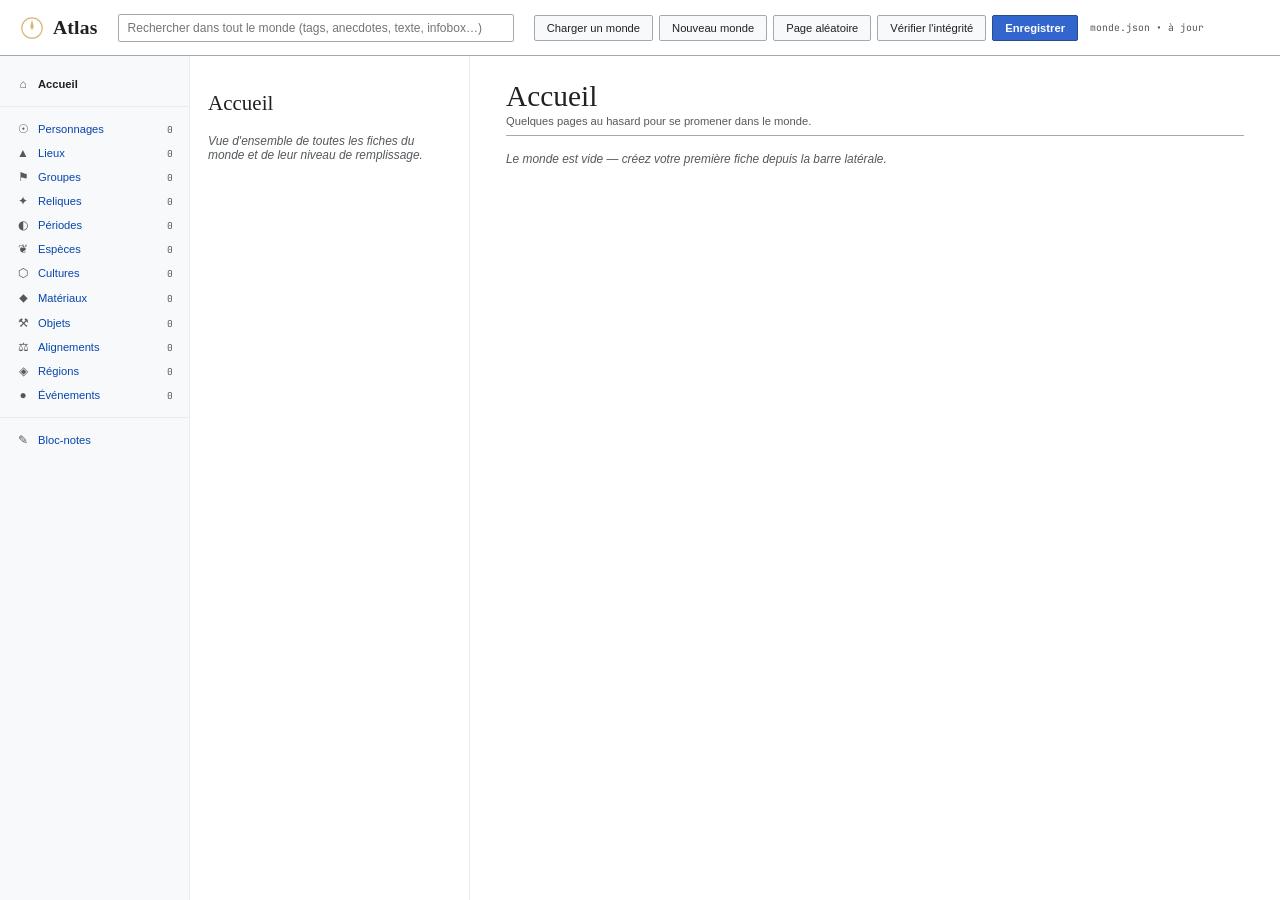
==== index.html @ bbe9222d "Add files via upload" ====
<!DOCTYPE html>
<html lang="fr">
<head>
<meta charset="UTF-8">
<meta name="viewport" content="width=device-width, initial-scale=1.0">
<title>Atlas — Éditeur de monde</title>
<link rel="preconnect" href="https://fonts.googleapis.com">
<link href="https://fonts.googleapis.com/css2?family=Fraunces:opsz,wght@9..144,500;9..144,600;9..144,700&family=Source+Serif+4:opsz,wght@8..60,400;8..60,600&family=JetBrains+Mono:wght@400;500&display=swap" rel="stylesheet">
<style>
  :root{
    --page-bg: #f6f6f6;
    --content-bg: #ffffff;
    --sidebar-bg: #f8f9fa;
    --border: #a2a9b1;
    --border-light: #eaecf0;
    --text: #202122;
    --text-muted: #54595d;
    --link: #0645ad;
    --link-hover: #0645ad;
    --red-link: #ba0000;
    --red-link-bg: #fee7e6;
    --accent: #36c;
    --gold: #a8762b;
    --danger: #ba0000;
    --danger-soft: #fee7e6;
    --font-heading: 'Linux Libertine','Georgia','Times New Roman',serif;
    --font-body: Arial, Helvetica, 'Source Serif 4', sans-serif;
    --font-mono: 'JetBrains Mono', ui-monospace, 'SFMono-Regular', Menlo, monospace;
    --radius: 2px;
  }
  *{ box-sizing:border-box; }
  html,body{ margin:0; padding:0; height:100%; background:var(--page-bg); color:var(--text); font-family:var(--font-body); font-size:14px; }
  ::selection{ background:#d6e4ff; color:var(--text); }
  button{ font-family:var(--font-body); cursor:pointer; }
  input, select, textarea{ font-family:var(--font-body); color:var(--text); }
  :focus-visible{ outline:2px solid var(--accent); outline-offset:1px; }
  a{ color:var(--link); text-decoration:none; }
  a:hover{ text-decoration:underline; }
  @media (prefers-reduced-motion: reduce){ *{ transition:none !important; animation:none !important; } }

  #app{ display:flex; flex-direction:column; height:100vh; }

  /* ---------- Topbar ---------- */
  .topbar{
    display:flex; align-items:center; justify-content:space-between;
    padding:0 20px; height:56px; background:var(--content-bg); color:var(--text);
    border-bottom:1px solid var(--border); flex-shrink:0;
  }
  .brand{ display:flex; align-items:center; gap:9px; font-family:var(--font-heading); font-weight:700; font-size:1.4rem; letter-spacing:.01em; color:var(--text); }
  .brand svg{ width:24px; height:24px; }
  .file-controls{ display:flex; align-items:center; gap:6px; }
  .global-search-wrap{ position:relative; flex:1; max-width:440px; margin:0 20px; }
  .global-search-input{ width:100%; padding:7px 10px; border:1px solid var(--border); border-radius:var(--radius); background:var(--sidebar-bg); font-size:.82rem; }
  .global-search-dropdown{ position:absolute; top:calc(100% + 4px); left:0; right:0; background:var(--content-bg); border:1px solid var(--border); border-radius:3px; box-shadow:0 6px 18px rgba(0,0,0,.18); max-height:360px; overflow-y:auto; z-index:30; text-align:left; }
  .global-search-item{ display:flex; justify-content:space-between; gap:10px; padding:8px 12px; cursor:pointer; border-bottom:1px solid var(--border-light); font-size:.82rem; }
  .global-search-item:last-child{ border-bottom:none; }
  .global-search-item:hover{ background:var(--sidebar-bg); }
  .global-search-item .gs-type{ color:var(--text-muted); font-size:.72rem; flex-shrink:0; }
  .global-search-empty{ padding:10px 12px; color:var(--text-muted); font-style:italic; font-size:.82rem; }
  .file-controls button{
    background:var(--sidebar-bg); border:1px solid var(--border); color:var(--text);
    padding:6px 12px; border-radius:var(--radius); font-size:.8rem;
  }
  .file-controls button:hover{ background:var(--border-light); }
  .file-controls button.primary{ background:#36c; border-color:#2a4b8d; color:#fff; font-weight:600; }
  .file-controls button.primary:hover{ background:#2a4b8d; }
  #fileStatus{ font-family:var(--font-mono); font-size:.7rem; color:var(--text-muted); margin-left:6px; min-width:170px; }

  /* ---------- Layout ---------- */
  .body-layout{ flex:1; display:grid; grid-template-columns:190px 280px 1fr; min-height:0; }

  /* ---------- Sidebar (Wikipedia left-nav style) ---------- */
  .sidebar{ background:var(--sidebar-bg); border-right:1px solid var(--border-light); overflow-y:auto; padding:16px 0; }
  .side-item{
    display:flex; align-items:center; gap:8px; width:100%; padding:5px 16px; background:none; border:none;
    text-align:left; font-size:.8rem; color:var(--link);
  }
  .side-item:hover{ text-decoration:underline; }
  .side-item.active{ color:var(--text); font-weight:700; }
  .side-icon{ font-size:.85rem; width:14px; text-align:center; color:var(--text-muted); }
  .side-label{ flex:1; }
  .side-count{ font-family:var(--font-mono); font-size:.68rem; color:var(--text-muted); }

  /* ---------- List panel ---------- */
  .list-panel{ background:var(--content-bg); border-right:1px solid var(--border-light); overflow-y:auto; padding:18px; }
  .list-header{ display:flex; align-items:baseline; justify-content:space-between; margin-bottom:10px; gap:8px; border-bottom:1px solid var(--border-light); padding-bottom:8px; }
  .list-header h2{ font-family:var(--font-heading); font-size:1.3rem; margin:0; font-weight:400; color:var(--text); }
  .btn-primary{ background:#f8f9fa; color:var(--link); border:1px solid var(--border); padding:5px 10px; border-radius:var(--radius); font-size:.76rem; }
  .btn-primary:hover{ background:var(--border-light); text-decoration:underline; }
  .search-input{ width:100%; padding:6px 9px; border:1px solid var(--border); border-radius:var(--radius); background:var(--content-bg); font-size:.82rem; margin-bottom:10px; }
  .sort-row{ display:flex; align-items:center; gap:8px; margin-bottom:10px; }
  .sort-select{ flex:1; padding:5px 8px; border:1px solid var(--border); border-radius:var(--radius); background:var(--content-bg); font-size:.8rem; }
  .items-wrap{ display:flex; flex-direction:column; gap:0; }
  .list-item{
    display:flex; align-items:center; justify-content:space-between; gap:8px; width:100%;
    padding:6px 8px; background:none; border:none; border-bottom:1px solid var(--border-light); text-align:left; font-size:.84rem; color:var(--link);
  }
  .list-item:hover{ background:var(--sidebar-bg); text-decoration:underline; }
  .list-item.active{ background:#eaf3ff; font-weight:700; color:var(--text); }
  .li-nom{ flex:1; overflow:hidden; text-overflow:ellipsis; white-space:nowrap; }
  .empty-hint{ color:var(--text-muted); font-size:.85rem; font-style:italic; }

  /* ---------- Detail panel ---------- */
  .detail-panel{ display:flex; flex-direction:column; background:var(--content-bg); min-height:0; }
  .detail-header{ flex-shrink:0; padding:24px 36px 0; background:var(--content-bg); }
  .detail-body-scroll{ flex:1; min-height:0; overflow-y:auto; padding:0 36px 100px; }
  .empty-state{ color:var(--text-muted); font-style:italic; padding-top:40px; text-align:center; }

  /* Shared header row for both view + edit modes */
  .idbadge{
    font-family:var(--font-mono); background:var(--sidebar-bg); color:var(--text-muted); border:1px solid var(--border-light); padding:2px 8px; border-radius:3px;
    font-size:.7rem; letter-spacing:.02em; white-space:nowrap;
  }
  .chip-id{ font-family:var(--font-mono); font-size:.66rem; opacity:.55; margin:0 4px; }

  /* ---------- View (article) mode — Wikipedia look ---------- */
  .wiki-page{ max-width:920px; }
  .wiki-header-row{ display:flex; align-items:flex-end; justify-content:space-between; gap:16px; }
  .wiki-title{ font-family:var(--font-heading); font-size:2.1rem; font-weight:400; margin:0; color:var(--text); }
  .wiki-subtitle{ font-size:.8rem; color:var(--text-muted); margin-top:2px; }
  .wiki-title-rule{ border-bottom:1px solid var(--border); margin:8px 0 16px; }
  .wiki-actions{ display:flex; gap:8px; flex-shrink:0; padding-bottom:6px; }
  .btn-edit-toggle{ background:var(--sidebar-bg); border:1px solid var(--border); color:var(--link); padding:5px 12px; border-radius:var(--radius); font-size:.78rem; }
  .btn-edit-toggle:hover{ background:var(--border-light); text-decoration:underline; }

  .infobox{
    float:right; width:270px; margin:0 0 16px 20px; background:var(--sidebar-bg);
    border:1px solid var(--border); border-radius:3px; font-size:.8rem;
  }
  .infobox-title{ background:#eaecf0; font-family:var(--font-heading); font-weight:700; font-size:1.05rem; text-align:center; padding:8px; border-bottom:1px solid var(--border); }
  .infobox-image{ display:block; width:100%; max-height:280px; object-fit:cover; border-bottom:1px solid var(--border); }
  .image-field-preview{ display:block; max-width:200px; max-height:200px; margin-top:6px; border:1px solid var(--border-light); border-radius:var(--radius); object-fit:cover; }
  .infobox-table{ width:100%; border-collapse:collapse; }
  .infobox-table tr{ border-top:1px solid var(--border-light); }
  .infobox-table tr:first-child{ border-top:none; }
  .infobox-table th{ text-align:left; font-weight:600; color:var(--text-muted); padding:6px 8px; width:42%; vertical-align:top; }
  .infobox-table td{ padding:6px 8px; vertical-align:top; }
  .infobox-field .view-list{ margin:0; padding-left:16px; }
  .infobox-field .view-list li{ margin-bottom:2px; }
  .infobox-field .chip-row-view{ margin:0; gap:4px; }
  .infobox-field .fact-line{ margin:0; }
  .infobox-field .prose{ margin:0; }
  .infobox-field .sub-heading{ display:none; }
  .wiki-lead{ font-size:1.02rem; line-height:1.75; margin:0 0 18px; }
  .prose .narrative-ul{ margin:6px 0; padding-left:22px; }
  .prose code{ font-family:var(--font-mono); background:var(--sidebar-bg); padding:1px 5px; border-radius:3px; font-size:.88em; }

  .wiki-body{ clear:none; }
  .backlinks-section{ clear:both; margin-top:32px; padding-top:12px; border-top:2px solid var(--border); }
  .backlinks-section h2{ color:var(--text-muted); font-size:1.05rem; }
  .wiki-section{ margin-bottom:18px; }
  .wiki-section h2{ font-family:var(--font-heading); font-weight:400; font-size:1.35rem; color:var(--text); border-bottom:1px solid var(--border-light); padding-bottom:4px; margin:0 0 8px; }
  .sub-heading{ font-family:var(--font-heading); font-weight:700; font-size:1rem; margin:10px 0 4px; }
  .prose{ line-height:1.65; margin:0 0 8px; white-space:pre-wrap; }
  .narrative-view-list{ list-style:none; padding-left:0; }
  .narrative-view-list li{ margin-bottom:10px; padding-bottom:10px; border-bottom:1px dashed var(--border-light); }
  .narrative-view-list li:last-child{ border-bottom:none; }
  .narrative-list-edit{ display:flex; flex-direction:column; gap:8px; margin-bottom:8px; }
  .narrative-item{ display:flex; gap:8px; align-items:flex-start; }
  .wikilink-autocomplete{ border:1px solid var(--border); background:var(--content-bg); box-shadow:0 4px 12px rgba(0,0,0,.15); max-height:220px; overflow-y:auto; margin-top:2px; margin-bottom:6px; border-radius:3px; font-size:.82rem; }
  .wikilink-ac-item{ display:flex; justify-content:space-between; gap:8px; padding:6px 10px; cursor:pointer; }
  .wikilink-ac-item:hover{ background:var(--sidebar-bg); }
  .wikilink-ac-type{ color:var(--text-muted); font-size:.72rem; }
  .wikilink-ac-empty{ padding:6px 10px; color:var(--text-muted); font-style:italic; }
  .narrative-item textarea{ flex:1; }
  .fact-line{ margin:0 0 6px; }
  .fact-line.empty{ color:var(--text-muted); font-style:italic; }
  .view-list{ margin:0 0 8px; padding-left:22px; line-height:1.7; }
  .wiki-link{ color:var(--link); }
  .wiki-link.missing{ color:var(--red-link); }
  .chip-row-view{ display:flex; flex-wrap:wrap; gap:6px; margin:4px 0 8px; }
  .tag-pill{ display:inline-block; background:var(--sidebar-bg); border:1px solid var(--border-light); color:var(--link); padding:3px 10px; border-radius:12px; font-size:.76rem; cursor:pointer; }
  .tag-pill:hover{ background:var(--border-light); text-decoration:underline; }

  /* ---------- Edit mode (form) ---------- */
  .record-article{ max-width:760px; }
  .record-header{ display:flex; align-items:center; gap:12px; border-bottom:1px solid var(--border); padding-bottom:12px; margin-bottom:20px; }
  .title-input{
    flex:1; font-family:var(--font-heading); font-size:1.8rem; font-weight:400; border:none; background:none;
    padding:2px 0; color:var(--text); border-bottom:1px dashed transparent;
  }
  .title-input:focus{ border-bottom:1px dashed var(--accent); }

  .field-section{ margin-bottom:16px; }
  .field-section h3{ font-family:var(--font-heading); font-size:.95rem; font-weight:700; color:var(--text-muted); margin:0 0 3px; text-transform:uppercase; letter-spacing:.04em; font-size:.74rem; }
  .field-hint{ font-size:.78rem; color:var(--text-muted); margin:0 0 5px; font-style:italic; }
  .field-row{ display:flex; flex-wrap:wrap; gap:20px; }
  .field-row.wiki-section{ border-bottom:none; }
  .field-cell{ flex:1 1 200px; min-width:150px; }

  input[type=text], input[type=number], select, textarea{
    padding:6px 9px; border:1px solid var(--border); border-radius:var(--radius); background:var(--content-bg); font-size:.86rem;
  }
  textarea{ width:100%; resize:vertical; font-family:var(--font-body); line-height:1.5; min-height:64px; overflow:hidden; }
  .invalid{ border-color:var(--danger) !important; background:var(--danger-soft) !important; }

  .checkbox-label{ display:inline-flex; align-items:center; gap:6px; font-size:.86rem; }

  .subfield{ margin-bottom:7px; }
  .subfield label{ display:block; font-size:.74rem; text-transform:uppercase; letter-spacing:.03em; color:var(--text-muted); margin-bottom:2px; }

  .chip-row{ display:flex; flex-wrap:wrap; gap:6px; margin-bottom:6px; }
  .chip{ display:inline-flex; align-items:center; background:var(--content-bg); border:1px solid var(--border); border-radius:20px; padding:4px 6px 4px 12px; font-size:.8rem; }
  .chip-remove{ background:none; border:none; color:var(--text-muted); font-size:1rem; line-height:1; margin-left:6px; padding:2px 5px; border-radius:50%; }
  .chip-remove:hover{ background:var(--danger-soft); color:var(--danger); }
  .add-row{ display:flex; gap:6px; align-items:center; }
  .add-row input{ flex:1; }
  .btn-small{ background:var(--sidebar-bg); border:1px solid var(--border); padding:5px 11px; border-radius:var(--radius); font-size:.76rem; color:var(--text); }
  .btn-small:hover{ background:var(--border-light); }
  .btn-danger{ background:none; border:1px solid var(--danger); color:var(--danger); padding:5px 11px; border-radius:var(--radius); font-size:.76rem; }
  .btn-danger:hover{ background:var(--danger-soft); }

  .sub-box{ border:1px solid var(--border-light); border-radius:var(--radius); padding:9px; margin-bottom:7px; background:var(--sidebar-bg); }
  .sub-row{ display:flex; flex-wrap:wrap; align-items:center; gap:6px; margin-bottom:6px; }
  .inline-label{ font-size:.72rem; text-transform:uppercase; letter-spacing:.03em; color:var(--text-muted); }

  .timeline-list{ display:flex; flex-direction:column; gap:5px; margin-bottom:6px; }
  .timeline-row{ display:flex; flex-wrap:wrap; align-items:center; gap:6px; background:var(--sidebar-bg); border:1px solid var(--border-light); border-radius:var(--radius); padding:6px; }
  .ref-input{ min-width:170px; flex:1; }
  .ref-row{ display:flex; gap:8px; align-items:center; }

  .date-editor{ display:flex; align-items:center; gap:8px; }
  .field-warning{ color:var(--danger); font-size:.78rem; margin-top:4px; display:none; }

  .readonly-list{ list-style:none; padding:0; margin:0 0 10px; font-size:.85rem; color:var(--text); }
  .readonly-list li{ padding:4px 0; border-bottom:1px dashed var(--border-light); }

  /* ---------- Accueil ---------- */
  .home-table{ width:100%; border-collapse:collapse; margin-top:8px; }
  .home-table th{ text-align:left; font-family:var(--font-heading); font-weight:700; border-bottom:2px solid var(--border); padding:6px 10px 6px 0; font-size:.82rem; color:var(--text-muted); }
  .home-table td{ padding:6px 10px 6px 0; border-bottom:1px solid var(--border-light); font-size:.86rem; vertical-align:middle; }
  .home-pct-cell{ display:flex; align-items:center; gap:8px; }
  .home-pct-bar{ width:110px; height:8px; background:var(--border-light); border-radius:4px; overflow:hidden; flex-shrink:0; }
  .home-pct-fill{ height:100%; background:#36c; }
  .home-pct-label{ font-family:var(--font-mono); font-size:.72rem; color:var(--text-muted); width:34px; text-align:right; }

  /* ---------- Modal ---------- */
  .modal-overlay{ position:fixed; inset:0; background:rgba(32,33,34,.5); display:flex; align-items:center; justify-content:center; z-index:50; }
  .modal-box{ background:var(--content-bg); border-radius:3px; padding:22px 24px; width:420px; max-width:92vw; max-height:85vh; overflow-y:auto; box-shadow:0 4px 20px rgba(0,0,0,.35); border-top:3px solid #36c; }
  .modal-box h3{ font-family:var(--font-heading); font-weight:700; margin-top:0; }
  .modal-row{ display:flex; align-items:center; gap:10px; margin-bottom:12px; }
  .modal-row input, .modal-row select{ flex:1; }
  .modal-actions{ display:flex; justify-content:flex-end; gap:8px; margin-top:16px; }
  .modal-actions button{ padding:7px 14px; border-radius:var(--radius); font-size:.83rem; border:1px solid var(--border); background:var(--sidebar-bg); }
  .issue-list{ list-style:none; padding:0; margin:0; max-height:320px; overflow-y:auto; }
  .issue-list li{ border-bottom:1px solid var(--border-light); }
  .link-btn{ background:none; border:none; text-align:left; width:100%; padding:8px 4px; font-size:.82rem; color:var(--link); }
  .link-btn:hover{ text-decoration:underline; }

  /* ---------- Responsive ---------- */
  @media (max-width:900px){
    .body-layout{ grid-template-columns:1fr; grid-template-rows:auto auto 1fr; }
    .sidebar{ display:flex; overflow-x:auto; padding:8px; border-right:none; border-bottom:1px solid var(--border-light); }
    .side-item{ flex-direction:column; gap:3px; width:auto; padding:6px 12px; }
    .list-panel{ max-height:38vh; }
    .detail-header{ padding:16px 18px 0; }
    .detail-body-scroll{ padding:0 18px 100px; }
    .infobox{ float:none; width:100%; margin:0 0 16px; }
  }
</style>
</head>
<body>
<div id="app">
  <header class="topbar">
    <div class="brand">
      <svg viewBox="0 0 40 40" fill="none" xmlns="http://www.w3.org/2000/svg">
        <circle cx="20" cy="20" r="17" stroke="#D9B876" stroke-width="2"/>
        <path d="M20 6 L23 18 L20 20 L17 18 Z" fill="#D9B876"/>
        <path d="M20 34 L17 22 L20 20 L23 22 Z" fill="#FBF8EF" opacity=".5"/>
        <circle cx="20" cy="20" r="2.2" fill="#D9B876"/>
      </svg>
      <span>Atlas</span>
    </div>
    <div class="global-search-wrap">
      <input type="text" id="globalSearch" class="global-search-input" placeholder="Rechercher dans tout le monde (tags, anecdotes, texte, infobox…)">
    </div>
    <div class="file-controls">
      <input type="file" id="fileInput" accept=".json" hidden>
      <button id="btnLoad">Charger un monde</button>
      <button id="btnNew">Nouveau monde</button>
      <button id="btnRandom">Page aléatoire</button>
      <button id="btnCheck">Vérifier l'intégrité</button>
      <button id="btnSave" class="primary">Enregistrer</button>
      <span id="fileStatus"></span>
    </div>
  </header>
  <div class="body-layout">
    <nav class="sidebar" id="sidebar"></nav>
    <section class="list-panel" id="listPanel"></section>
    <section class="detail-panel" id="detailPanel">
      <div class="detail-header" id="detailHeader"></div>
      <div class="detail-body-scroll" id="detailBody"></div>
    </section>
  </div>
</div>

<script>
/* =========================================================
   CONSTANTES / SCHEMA-LITE
   ========================================================= */
const TYPE_ORDER = ['personnages','lieux','groupes','reliques','periodes','especes','cultures','materiaux','objets','alignements','regions','events'];

const TYPE_META = {
  personnages:{ label:'Personnages', singular:'Personnage', prefix:'PER', icon:'☉' },
  lieux:      { label:'Lieux',       singular:'Lieu',       prefix:'LIEU', icon:'▲' },
  groupes:    { label:'Groupes',     singular:'Groupe',     prefix:'GRP', icon:'⚑' },
  reliques:   { label:'Reliques',    singular:'Relique',    prefix:'REL', icon:'✦' },
  periodes:   { label:'Périodes',    singular:'Période',    prefix:'PRD', icon:'◐' },
  especes:    { label:'Espèces',     singular:'Espèce',     prefix:'ESP', icon:'❦' },
  cultures:   { label:'Cultures',    singular:'Culture',    prefix:'CUL', icon:'⬡' },
  materiaux:  { label:'Matériaux',   singular:'Matériau',   prefix:'MAT', icon:'◆' },
  objets:     { label:'Objets',      singular:'Objet',      prefix:'OBJ', icon:'⚒' },
  alignements:{ label:'Alignements', singular:'Alignement', prefix:'ALI', icon:'⚖' },
  regions:    { label:'Régions',     singular:'Région',     prefix:null, icon:'◈' },
  events:     { label:'Événements',  singular:'Événement',  prefix:'EVT', icon:'●' },
};

const TYPE_TO_COLLECTION = {
  personnage:'personnages', lieu:'lieux', groupe:'groupes', relique:'reliques', periode:'periodes',
  espece:'especes', culture:'cultures', materiau:'materiaux', objet:'objets', region:'regions', alignement:'alignements'
};
const REF_TYPE_OPTIONS = Object.keys(TYPE_TO_COLLECTION).map(k=>({value:k, label:TYPE_META[TYPE_TO_COLLECTION[k]].singular}));

const FORM_SPEC = {
  alignements: [], // entité basique : seulement un nom (+ id), rien d'autre à remplir
  events: [
    { key:'tags', label:'Tags', kind:'tags' },
    { key:'titres_honorifiques', label:'Titres honorifiques', kind:'tags', hint:"Titres, épithètes ou surnoms honorifiques attribués à cette fiche." },
    { key:'date', label:'Date', kind:'date', compact:true },
    { key:'ordre', label:'Ordre', kind:'number', min:1, compact:true, hint:"Départage à date égale (ignoré si « marquant »)." },
    { key:'marquant', label:'Marquant', kind:'boolean', compact:true, checkboxLabel:'Passe en premier à date égale' },
    { key:'lieu', label:'Lieu', kind:'ref', sources:['lieux','regions'], nullable:true },
    { key:'characters', label:'Personnages impliqués', kind:'ref-list', sources:['personnages'] },
    { key:'resume', label:'Résumé', kind:'lead', hint:"2 à 5 phrases qui présentent le sujet — affichées juste au-dessus des sections narratives (Description, etc.), pas au-dessus des faits ci-dessus." },
    { key:'anecdotes', label:'Anecdotes', kind:'narrative-list' },
  ],
  personnages: [
    { key:'attributs.photo', label:'Photo', kind:'image', hint:"URL d'une image (portrait). Laissez vide pour ne rien afficher." },
    { key:'attributs.tags', label:'Tags', kind:'tags' },
    { key:'attributs.titres_honorifiques', label:'Titres honorifiques', kind:'tags', hint:"Titres, épithètes ou surnoms honorifiques attribués à cette fiche." },
    { key:'genre', label:'Genre', kind:'select', options:['Homme','Femme','Non-binaire','Autre','??'], compact:true },
    { key:'puissance', label:'Puissance', kind:'number', min:0, max:5, compact:true, hint:'0=pas combattant · 1=bat 1 personne · 2=bat un groupe · 3=conquiert une ville · 4=conquiert une région · 5=défie le monde' },
    { key:'especes', label:'Espèce(s)', kind:'ref-list', sources:['especes'] },
    { key:'attributs.formes', label:'Formes', kind:'personnage-formes', hint:"Les formes que ce personnage peut prendre (métamorphose, avatars…)." },
    { key:'timeline', label:'Existence', kind:'timeline', hint:'Vie / mort. Plusieurs périodes = résurrection.' },
    { key:'alignements', label:'Alignement(s)', kind:'alignements' },
    { key:'roles', label:'Rôles & position', kind:'roles', hint:"La position/résidence peut être ajoutée ici comme un rôle générique (ex. « résidence »)." },
    { key:'liste_victimes', label:'Victimes', kind:'ref-list', sources:['personnages'] },
    { key:'tue_par', label:'Tué par', kind:'tuepar' },
    { key:'attributs.resume', label:'Résumé', kind:'lead', hint:"2 à 5 phrases qui présentent le sujet — affichées juste au-dessus des sections narratives (Description, etc.), pas au-dessus des faits ci-dessus." },
    { key:'description', label:'Description', kind:'description', fields:[
      ['apparence','Apparence'],['personnalite','Personnalité'],['pouvoirs','Pouvoirs'],['histoire','Histoire'],
      ['localisation','Localisation'],['objectifs_motivations_croyances','Objectifs / motivations / croyances'],
      ['relations','Relations (narratif)'],['equipement','Équipement (narratif)']
    ]},
    { key:'attributs.anecdotes', label:'Anecdotes', kind:'narrative-list' },
  ],
  lieux: [
    { key:'attributs.tags', label:'Tags', kind:'tags' },
    { key:'attributs.titres_honorifiques', label:'Titres honorifiques', kind:'tags', hint:"Titres, épithètes ou surnoms honorifiques attribués à cette fiche." },
    { key:'type_lieu', label:'Type de lieu', kind:'text', compact:true, datalist:['ville','village','forêt','ruine','royaume','forteresse','sous-lieu','montagne','désert','marais','île','grotte'] },
    { key:'altitude', label:'Altitude(s)', kind:'int-list', min:0, max:6, compact:true },
    { key:'situe_dans', label:'Situé dans (si sous-lieu)', kind:'ref', sources:['lieux'], nullable:true, hint:"Uniquement pour un sous-lieu — altitude et régions sont alors hérités du lieu englobant." },
    { key:'regions', label:'Région(s)', kind:'ref-list', sources:['regions'] },
    { key:'timeline', label:'Existence', kind:'timeline' },
    { key:'attributs.resume', label:'Résumé', kind:'lead', hint:"2 à 5 phrases qui présentent le sujet — affichées juste au-dessus des sections narratives (Description, etc.), pas au-dessus des faits ci-dessus." },
    { key:'description', label:'Description', kind:'description', fields:[
      ['apparence','Apparence'],['histoire','Histoire'],['culture_coutumes','Culture & coutumes'],['faune_flore','Faune & flore'],
      ['architecture_infrastructures','Architecture & infrastructures'],['ressources_economie','Ressources & économie'],
      ['politique_dirigeants','Politique & dirigeants'],['religion_croyances','Religion & croyances'],
      ["relations_autres_lieux","Relations avec d'autres lieux"],['evenements_marquants','Événements marquants']
    ]},
    { key:'habitants', label:'Habitants (calculé)', kind:'habitants', hint:"Pertinent surtout pour ville/village. Recalculé depuis les rôles des personnages." },
    { key:'attributs.anecdotes', label:'Anecdotes', kind:'narrative-list' },
  ],
  groupes: [
    { key:'attributs.tags', label:'Tags', kind:'tags' },
    { key:'attributs.titres_honorifiques', label:'Titres honorifiques', kind:'tags', hint:"Titres, épithètes ou surnoms honorifiques attribués à cette fiche." },
    { key:'formel', label:'Formel', kind:'boolean', compact:true, checkboxLabel:'Organisation formelle' },
    { key:'membres', label:'Membres', kind:'membres', sources:['personnages'] },
    { key:'timeline', label:'Existence', kind:'timeline' },
    { key:'attributs.resume', label:'Résumé', kind:'lead', hint:"2 à 5 phrases qui présentent le sujet — affichées juste au-dessus des sections narratives (Description, etc.), pas au-dessus des faits ci-dessus." },
    { key:'description', label:'Description', kind:'description', fields:[
      ['origine','Origine'],['histoire','Histoire'],['objectifs','Objectifs'],['organisation_interne','Organisation interne'],
      ['membres_notables','Membres notables (narratif)'],['mode_recrutement','Mode de recrutement'],
      ['territoire_lieu_rassemblement','Territoire / lieu de rassemblement (narratif)'],['influence','Influence'],
      ['activites','Activités'],['symboles_identite_visuelle',"Symboles & identité visuelle"],['traditions_coutumes','Traditions & coutumes']
    ]},
    { key:'attributs.anecdotes', label:'Anecdotes', kind:'narrative-list' },
  ],
  reliques: [
    { key:'attributs.tags', label:'Tags', kind:'tags' },
    { key:'attributs.titres_honorifiques', label:'Titres honorifiques', kind:'tags', hint:"Titres, épithètes ou surnoms honorifiques attribués à cette fiche." },
    { key:'est_unique', label:'Unique', kind:'boolean', compact:true, checkboxLabel:'Exemplaire unique' },
    { key:'createurs', label:'Créateur(s)', kind:'ref-list', sources:['personnages'] },
    { key:'evenement_creation', label:'Événement de création', kind:'ref', sources:['events'], nullable:true },
    { key:'materiaux', label:'Matériaux', kind:'ref-list', sources:['materiaux'] },
    { key:'proprietaires', label:'Propriétaire(s)', kind:'membres', sources:['personnages'] },
    { key:'timeline', label:'Existence', kind:'timeline' },
    { key:'attributs.resume', label:'Résumé', kind:'lead', hint:"2 à 5 phrases qui présentent le sujet — affichées juste au-dessus des sections narratives (Description, etc.), pas au-dessus des faits ci-dessus." },
    { key:'description', label:'Description', kind:'description', fields:[
      ['apparence','Apparence'],['capacites','Capacités'],['creation','Création'],['histoire','Histoire'],
      ['impact_societal_militaire','Impact sociétal / militaire']
    ]},
    { key:'attributs.anecdotes', label:'Anecdotes', kind:'narrative-list' },
  ],
  periodes: [
    { key:'attributs.tags', label:'Tags', kind:'tags' },
    { key:'attributs.titres_honorifiques', label:'Titres honorifiques', kind:'tags', hint:"Titres, épithètes ou surnoms honorifiques attribués à cette fiche." },
    { key:'lieu', label:'Lieu / Région', kind:'ref', sources:['lieux','regions'], nullable:true },
    { key:'affecte', label:'Entités affectées', kind:'affecte' },
    { key:'timeline', label:'Étapes', kind:'timeline' },
    { key:'attributs.resume', label:'Résumé', kind:'lead', hint:"2 à 5 phrases qui présentent le sujet — affichées juste au-dessus des sections narratives (Description, etc.), pas au-dessus des faits ci-dessus." },
    { key:'attributs.anecdotes', label:'Anecdotes', kind:'narrative-list' },
  ],
  especes: [
    { key:'attributs.tags', label:'Tags', kind:'tags' },
    { key:'attributs.titres_honorifiques', label:'Titres honorifiques', kind:'tags', hint:"Titres, épithètes ou surnoms honorifiques attribués à cette fiche." },
    { key:'attributs.formes', label:'Formes', kind:'tags', hint:"Les formes possibles pour cette espèce (ex. Loup, Humain, Ours…)." },
    { key:'organisations', label:'Existence', kind:'espece-orgs', hint:"Type d'organisation, source (l'entité qui l'atteste — personnage, groupe, relique, culture…) et période. Si rien n'est rempli, l'espèce est considérée Unique." },
    { key:'attributs.resume', label:'Résumé', kind:'lead', hint:"2 à 5 phrases qui présentent le sujet — affichées juste au-dessus des sections narratives (Description, etc.), pas au-dessus des faits ci-dessus." },
    { key:'description', label:'Description', kind:'description', fields:[['capacites','Capacités'],['histoire','Histoire'],['relations','Relations']] },
    { key:'attributs.anecdotes', label:'Anecdotes', kind:'narrative-list' },
  ],
  cultures: [
    { key:'attributs.tags', label:'Tags', kind:'tags' },
    { key:'attributs.titres_honorifiques', label:'Titres honorifiques', kind:'tags', hint:"Titres, épithètes ou surnoms honorifiques attribués à cette fiche." },
    { key:'timeline', label:'Existence', kind:'timeline' },
    { key:'attributs.resume', label:'Résumé', kind:'lead', hint:"2 à 5 phrases qui présentent le sujet — affichées juste au-dessus des sections narratives (Description, etc.), pas au-dessus des faits ci-dessus." },
    { key:'description', label:'Description', kind:'textarea', hint:'String libre unique (pas de sous-champs pour Culture).' },
    { key:'attributs.anecdotes', label:'Anecdotes', kind:'narrative-list' },
  ],
  materiaux: [
    { key:'attributs.tags', label:'Tags', kind:'tags' },
    { key:'attributs.titres_honorifiques', label:'Titres honorifiques', kind:'tags', hint:"Titres, épithètes ou surnoms honorifiques attribués à cette fiche." },
    { key:'est_organique', label:'Organique', kind:'boolean', compact:true, checkboxLabel:'Ce matériau est organique' },
    { key:'est_rare', label:'Rare', kind:'boolean', compact:true, checkboxLabel:'Matériau rare' },
    { key:'porteur_de_chant', label:'Porteur de chant', kind:'boolean', compact:true, checkboxLabel:'Ce matériau est porteur de chant' },
    { key:'timeline', label:'Existence', kind:'timeline' },
    { key:'attributs.resume', label:'Résumé', kind:'lead', hint:"2 à 5 phrases qui présentent le sujet — affichées juste au-dessus des sections narratives (Description, etc.), pas au-dessus des faits ci-dessus." },
    { key:'description', label:'Description', kind:'description', fields:[
      ['apparence','Apparence'],['capacites','Capacités'],['localisation_zone_extraction',"Localisation / zone d'extraction"],['exemples_utilisation',"Exemples d'utilisation"]
    ]},
    { key:'attributs.anecdotes', label:'Anecdotes', kind:'narrative-list' },
  ],
  objets: [
    { key:'attributs.tags', label:'Tags', kind:'tags' },
    { key:'attributs.titres_honorifiques', label:'Titres honorifiques', kind:'tags', hint:"Titres, épithètes ou surnoms honorifiques attribués à cette fiche." },
    { key:'materiaux', label:'Matériaux (organiques ou non — jamais porteurs de chant)', kind:'ref-list', sources:['materiaux'], excludeFlag:'porteur_de_chant' },
    { key:'inventeurs', label:'Inventeur(s)', kind:'ref-list', sources:['personnages'] },
    { key:'timeline', label:'Existence', kind:'timeline' },
    { key:'attributs.resume', label:'Résumé', kind:'lead', hint:"2 à 5 phrases qui présentent le sujet — affichées juste au-dessus des sections narratives (Description, etc.), pas au-dessus des faits ci-dessus." },
    { key:'description', label:'Description', kind:'description', fields:[
      ['fonctions','Fonctions'],['apparence','Apparence'],['methode_fabrication','Méthode de fabrication'],['origine','Origine'],
      ['utilisateurs_courants','Utilisateurs courants'],['evolution_historique','Évolution historique']
    ]},
    { key:'attributs.anecdotes', label:'Anecdotes', kind:'narrative-list' },
  ],
  regions: [
    { key:'tags', label:'Tags', kind:'tags' },
    { key:'titres_honorifiques', label:'Titres honorifiques', kind:'tags', hint:"Titres, épithètes ou surnoms honorifiques attribués à cette fiche." },
    { key:'abs', label:'Abscisse (lettre)', kind:'text', compact:true },
    { key:'ord', label:'Ordonnée (nombre)', kind:'number', min:1, max:14, compact:true },
    { key:'resume', label:'Résumé', kind:'lead', hint:"2 à 5 phrases qui présentent le sujet — affichées juste au-dessus des sections narratives (Description, etc.), pas au-dessus des faits ci-dessus." },
    { key:'anecdotes', label:'Anecdotes', kind:'narrative-list' },
  ],
};

/* L'infobox est dérivée automatiquement de FORM_SPEC : tout y va SAUF le contenu de fond
   (description, habitants dérivés, anecdotes narratives) — pour ne jamais dupliquer une info
   entre l'infobox et le corps de la page. */
function isBodyOnlyField(def){
  if(def.kind==='description') return true;
  if(def.kind==='habitants') return true;
  if(def.kind==='narrative-list') return true;
  if(def.kind==='lead') return true;
  if(def.key==='description' && def.kind==='textarea') return true; // Culture
  return false;
}

/* =========================================================
   ETAT
   ========================================================= */
let world = emptyWorld();
let currentType = '__home__';
let currentId = null;
let detailMode = 'view'; // 'view' (par défaut, style article) ou 'edit' (formulaire)
let listSearchTerm = '';
let listSortBy = 'nom'; // 'nom' ou 'id'
let dirty = false;
let currentFilename = 'monde.json';

function emptyWorld(){
  const w = {};
  TYPE_ORDER.forEach(t=>w[t]={});
  w.notes = '';
  return w;
}

/* =========================================================
   UTILITAIRES
   ========================================================= */
function getPath(obj, path){ return path.split('.').reduce((o,k)=> (o? o[k] : undefined), obj); }
function setPath(obj, path, val){
  const parts = path.split('.');
  let o = obj;
  for(let i=0;i<parts.length-1;i++){ if(!o[parts[i]]) o[parts[i]]={}; o = o[parts[i]]; }
  o[parts[parts.length-1]] = val;
}
function stripAccents(s){ return (s||'').normalize('NFD').replace(/[\u0300-\u036f]/g,''); }
/* Ids en PREFIXE_0001, incrémentaux, à partir du plus grand numéro existant dans la collection. */
function generateId(type, coll){
  const prefix = TYPE_META[type].prefix;
  let max = 0;
  const rx = new RegExp('^'+prefix+'_(\\d+)$');
  Object.keys(coll).forEach(k=>{
    const m = k.match(rx);
    if(m){ const n=parseInt(m[1],10); if(n>max) max=n; }
  });
  const next = max+1;
  return prefix+'_'+String(next).padStart(4,'0');
}
function escapeRegex(s){ return s.replace(/[.*+?^${}()|[\]\\]/g,'\\$&'); }
function labelSpan(t){ const s=document.createElement('span'); s.className='inline-label'; s.textContent=t; return s; }
function resolveLabel(id){
  if(!id) return '';
  for(const t of TYPE_ORDER){
    const coll = world[t]||{};
    if(coll[id]) return coll[id].nom || id;
  }
  return id;
}
function resolveTypedRef(v, sources){
  if(!v) return null;
  for(const src of sources){ if((world[src]||{})[v]) return v; }
  const lower = v.toLowerCase();
  for(const src of sources){
    const coll = world[src]||{};
    for(const id in coll){ if((coll[id].nom||'').toLowerCase()===lower) return id; }
  }
  return null;
}
function isRegionCoordPattern(v){
  return /^[A-J](1[0-4]|[1-9])$/i.test(v) || v==='XX' || v==='??';
}
function findRecordAnywhere(id){
  for(const t of TYPE_ORDER){ if((world[t]||{})[id]) return t; }
  return null;
}
/* Cherche une fiche par NOM exact (insensible à la casse), tous types confondus — utilisé
   par les liens narratifs [[Nom]], puisqu'un lien de texte libre ne connaît pas de "sources". */
function resolveByName(nom){
  const lower = (nom||'').trim().toLowerCase();
  if(!lower) return null;
  for(const t of TYPE_ORDER){
    const coll = world[t]||{};
    for(const id in coll){ if((coll[id].nom||'').trim().toLowerCase()===lower) return {type:t, id}; }
  }
  return null;
}
const WIKILINK_RE = /\[\[([^\]]+)\]\]/g;
/* [[Nom]] ou [[Nom|Texte affiché]] */
function parseWikiLinkRaw(raw){
  const parts = raw.split('|');
  const lookupName = parts[0].trim();
  const displayText = (parts.length>1 ? parts[1] : parts[0]).trim();
  return { lookupName, displayText };
}
function makeWikiTextLink(raw){
  const { lookupName, displayText } = parseWikiLinkRaw(raw);
  const found = resolveByName(lookupName);
  const a = document.createElement('a'); a.href='#'; a.textContent = displayText || lookupName;
  if(found){
    a.className='wiki-link';
    a.onclick = (e)=>{ e.preventDefault(); currentType=found.type; currentId=found.id; detailMode='view'; renderSidebar(); renderList(); renderDetail(); };
  } else {
    a.className='wiki-link missing';
    a.title = "Cette fiche n'existe pas encore \u2014 cliquer pour la créer";
    a.onclick = (e)=>{ e.preventDefault(); openTypePickerForName(lookupName); };
  }
  return a;
}
/* Rendu inline combiné : [[liens wiki]], texte en gras/italique, code — dans une seule passe
   pour ne jamais laisser un marqueur mal interprété. */
const INLINE_MD_RE = /\[\[([^\]]+)\]\]|\*\*([^*]+)\*\*|\*([^*]+)\*|_([^_]+)_|`([^`]+)`/g;
function renderInlineMarkdown(container, text){
  if(!text) return;
  const re = new RegExp(INLINE_MD_RE.source, 'g');
  let lastIndex = 0, match;
  while((match = re.exec(text)) !== null){
    if(match.index > lastIndex) container.appendChild(document.createTextNode(text.slice(lastIndex, match.index)));
    if(match[1]!==undefined){ container.appendChild(makeWikiTextLink(match[1])); }
    else if(match[2]!==undefined){ const el=document.createElement('strong'); el.textContent=match[2]; container.appendChild(el); }
    else if(match[3]!==undefined){ const el=document.createElement('em'); el.textContent=match[3]; container.appendChild(el); }
    else if(match[4]!==undefined){ const el=document.createElement('em'); el.textContent=match[4]; container.appendChild(el); }
    else if(match[5]!==undefined){ const el=document.createElement('code'); el.textContent=match[5]; container.appendChild(el); }
    lastIndex = re.lastIndex;
  }
  if(lastIndex < text.length) container.appendChild(document.createTextNode(text.slice(lastIndex)));
}
/* Rend un texte narratif : markdown léger (gras, italique, code, listes à puces) + [[liens wiki]],
   avec les sauts de ligne préservés. Le conteneur passé doit pouvoir contenir du contenu de bloc
   (utiliser un <div>, pas un <p>, si des listes sont possibles). */
function renderNarrativeText(container, text){
  if(!text) return;
  const lines = String(text).split('\n');
  let currentList = null;
  let firstLine = true;
  lines.forEach(line=>{
    const listMatch = line.match(/^\s*[-*]\s+(.*)$/);
    if(listMatch){
      if(!currentList){ currentList = document.createElement('ul'); currentList.className='narrative-ul'; container.appendChild(currentList); }
      const li = document.createElement('li');
      renderInlineMarkdown(li, listMatch[1]);
      currentList.appendChild(li);
      firstLine = false;
      return;
    }
    currentList = null;
    if(!firstLine) container.appendChild(document.createElement('br'));
    renderInlineMarkdown(container, line);
    firstLine = false;
  });
}
/* Modale : la fiche ciblée par un [[lien]] n'existe pas encore — on choisit son type puis on la crée. */
function openTypePickerForName(nom){
  const content = document.createElement('div');
  const h = document.createElement('h3'); h.textContent = 'Créer « '+nom+' » en tant que\u2026';
  content.appendChild(h);
  const grid = document.createElement('div'); grid.style.cssText='display:flex; flex-wrap:wrap; gap:8px; margin:12px 0;';
  TYPE_ORDER.filter(t=>t!=='regions').forEach(t=>{
    const btn = document.createElement('button'); btn.type='button'; btn.className='btn-small';
    btn.textContent = TYPE_META[t].singular;
    btn.onclick = ()=>{
      const id = generateId(t, world[t]);
      const rec = { id, nom };
      ensureRecordDefaults(t, id, rec);
      world[t][id] = rec;
      attachGenesisEvent(t, rec);
      markDirty(); closeModal();
      currentType=t; currentId=id; detailMode='edit';
      renderSidebar(); renderList(); renderDetail();
    };
    grid.appendChild(btn);
  });
  content.appendChild(grid);
  const actions = document.createElement('div'); actions.className='modal-actions';
  const cancel = document.createElement('button'); cancel.textContent='Annuler'; cancel.onclick=closeModal;
  actions.appendChild(cancel);
  content.appendChild(actions);
  showModal(content);
}
/* Recherche libre par nom (tous types, sauf Région dont l'id n'est pas un nom) — utilisée par
   l'autocomplétion des liens [[...]] pendant la frappe. */
function searchEntitiesByName(query){
  const q = (query||'').trim().toLowerCase();
  const results = [];
  TYPE_ORDER.forEach(t=>{
    if(t==='regions') return;
    Object.values(world[t]||{}).forEach(r=>{
      if(!r.nom) return;
      if(q==='' || r.nom.toLowerCase().includes(q)) results.push({ type:t, id:r.id, nom:r.nom });
    });
  });
  results.sort((a,b)=>a.nom.localeCompare(b.nom,'fr'));
  return results.slice(0,8);
}
/* Attache une autocomplétion à une textarea narrative : dès qu'on tape "[[", propose des fiches
   existantes ; cliquer une suggestion complète le lien avec "]]". */
/* Fait grandir une textarea pour toujours montrer tout son contenu, sans barre de défilement interne. */
function autoGrowTextarea(ta){
  ta.style.height = 'auto';
  ta.style.height = ta.scrollHeight + 'px';
}
function attachWikiLinkAutocomplete(ta){
  let dropdown = null;
  function closeDropdown(){ if(dropdown){ dropdown.remove(); dropdown=null; } }
  function getOpenLink(){
    const pos = ta.selectionStart;
    const before = ta.value.slice(0, pos);
    const openIdx = before.lastIndexOf('[[');
    if(openIdx===-1) return null;
    const between = before.slice(openIdx+2);
    if(between.includes(']]') || between.includes('\n')) return null;
    return { query: between, openIdx };
  }
  function render(){
    const info = getOpenLink();
    if(!info){ closeDropdown(); return; }
    const matches = searchEntitiesByName(info.query);
    if(!dropdown){
      dropdown = document.createElement('div'); dropdown.className='wikilink-autocomplete';
      ta.parentNode.insertBefore(dropdown, ta.nextSibling);
    }
    dropdown.innerHTML='';
    if(matches.length===0){
      const empty = document.createElement('div'); empty.className='wikilink-ac-empty';
      empty.textContent = info.query ? ('Aucune fiche « '+info.query+' » — proposée à la création au clic sur le lien') : 'Tapez pour chercher une fiche\u2026';
      dropdown.appendChild(empty);
      return;
    }
    matches.forEach(m=>{
      const item = document.createElement('div'); item.className='wikilink-ac-item';
      const nameSpan = document.createElement('span'); nameSpan.textContent = m.nom;
      const typeSpan = document.createElement('span'); typeSpan.className='wikilink-ac-type'; typeSpan.textContent = TYPE_META[m.type].singular;
      item.append(nameSpan, typeSpan);
      item.onmousedown = (e)=>{
        e.preventDefault();
        const val = ta.value;
        const before = val.slice(0, info.openIdx+2);
        const after = val.slice(info.openIdx+2+info.query.length);
        const insertion = m.nom+']]';
        ta.value = before+insertion+after;
        const newPos = (before+insertion).length;
        ta.setSelectionRange(newPos, newPos);
        ta.dispatchEvent(new Event('input', {bubbles:true}));
        closeDropdown();
        ta.focus();
      };
      dropdown.appendChild(item);
    });
  }
  ta.addEventListener('input', render);
  ta.addEventListener('keydown', e=>{ if(e.key==='Escape') closeDropdown(); });
  ta.addEventListener('blur', ()=> setTimeout(closeDropdown, 150));
}
/* Types d'entités "basiques" (id, timeline, attributs.*) dont le texte narratif est scanné pour
   les liens [[...]] — sert au calcul des Pages liées. */
function gatherNarrativeTexts(type, record){
  const texts = [];
  const resumePath = (type==='events'||type==='regions') ? 'resume' : 'attributs.resume';
  const resumeVal = getPath(record, resumePath);
  if(resumeVal) texts.push(resumeVal);
  const desc = record.description;
  if(typeof desc==='string') texts.push(desc);
  else if(desc && typeof desc==='object') Object.values(desc).forEach(v=>{ if(v) texts.push(v); });
  const anecdotesPath = (type==='events'||type==='regions') ? 'anecdotes' : 'attributs.anecdotes';
  (getPath(record, anecdotesPath)||[]).forEach(v=>{ if(v) texts.push(v); });
  if(type!=='alignements'){
    (getPath(record, customSectionsPath(type))||[]).forEach(s=>{ if(s.contenu) texts.push(s.contenu); });
  }
  return texts;
}
function extractWikiLinkIds(texts){
  const ids = [];
  texts.forEach(text=>{
    const re = new RegExp(WIKILINK_RE.source, 'g');
    let m;
    while((m = re.exec(text)) !== null){
      const { lookupName } = parseWikiLinkRaw(m[1]);
      const found = resolveByName(lookupName);
      if(found) ids.push(found.id);
    }
  });
  return ids;
}
/* Choisit dans quel type créer une fiche manquante, en fonction des sources possibles du champ. */
function pickCreationType(sources, idHint){
  if(!sources || sources.length===0) return null;
  if(idHint && sources.includes('regions') && isRegionCoordPattern(idHint)) return 'regions';
  const nonRegion = sources.find(s=>s!=='regions');
  return nonRegion || sources[0];
}
/* Verbe d'ouverture de fiche selon le type — sert à nommer l'Event de départ créé automatiquement.
   Absent de la liste = pas de timeline affichée pour ce type (especes, regions) -> pas d'event auto. */
const GENESIS_VERB = {
  personnages: 'Naissance',
  lieux: 'Fondation',
  groupes: 'Fondation',
  reliques: 'Création',
  periodes: 'Début',
  cultures: 'Apparition',
  materiaux: 'Découverte',
  objets: 'Invention',
};
/* À la création d'une fiche (tout type sauf Event, Espece et Région), crée aussi l'Event qui
   marque son commencement (« Naissance de X », « Fondation de X »…) et l'utilise comme première
   période de sa timeline — pour ne jamais avoir à créer cet Event séparément à la main. */
function attachGenesisEvent(type, rec){
  const verb = GENESIS_VERB[type];
  if(!verb) return;
  if(!rec.timeline || rec.timeline.length>0) return;
  const evtId = generateId('events', world.events);
  const evt = {
    id: evtId,
    date: {L:'?', l:'?'},
    nom: verb+' de '+(rec.nom||rec.id),
    ordre: 1,
    marquant: false,
    lieu: (type==='lieux') ? rec.id : null,
    characters: (type==='personnages') ? [rec.id] : [],
    tags: [],
    anecdotes: [],
  };
  world.events[evtId] = evt;
  rec.timeline = [{ debut: evtId, fin: null }];
}
function createStubGeneric(type, nom){
  const id = generateId(type, world[type]);
  const rec = { id, nom };
  ensureRecordDefaults(type, id, rec);
  world[type][id] = rec;
  attachGenesisEvent(type, rec);
  markDirty();
  renderSidebar();
  return id;
}
function createStubRegion(coordId){
  const id = coordId.toUpperCase()==='XX' ? 'XX' : (coordId==='??' ? '??' : coordId.toUpperCase());
  if(world.regions[id]) return id;
  const rec = { id, nom:id };
  if(id!=='XX' && id!=='??'){ rec.abs = id[0]; rec.ord = parseInt(id.slice(1),10); }
  ensureRecordDefaults('regions', id, rec);
  world.regions[id] = rec;
  markDirty();
  renderSidebar();
  return id;
}
/* Crée une fiche stub à la volée en RÉUTILISANT l'id exact déjà référencé ailleurs
   (cas d'un lien rouge / référence pendante trouvée en mode lecture). */
function createStubWithExactId(type, id){
  if(world[type][id]) return id;
  const rec = { id, nom:'' };
  ensureRecordDefaults(type, id, rec);
  world[type][id] = rec;
  attachGenesisEvent(type, rec);
  markDirty();
  renderSidebar();
  return id;
}
/* Résout une saisie (id existant, nom existant), ou CRÉE la fiche manquante à la volée
   (nouvel id généré à partir du texte tapé) — on n'a plus besoin de pré-créer les fiches
   avant de les référencer, seulement de les remplir ensuite. */
function resolveOrCreateRef(v, sources){
  if(!v) return null;
  const existing = resolveTypedRef(v, sources);
  if(existing) return existing;
  if(sources.includes('regions') && isRegionCoordPattern(v)) return createStubRegion(v);
  const creatable = sources.find(s=>s!=='regions');
  if(creatable) return createStubGeneric(creatable, v);
  return null;
}

/* =========================================================
   NORMALISATION / DEFAUTS
   ========================================================= */
function ensureRecordDefaults(type, key, r){
  r.id = r.id || key;
  r.nom = r.nom || '';

  if(type==='events'){
    r.date = r.date || {L:'?', l:'?'};
    if(r.date.L===undefined || r.date.L===null) r.date.L='?';
    if(r.date.l===undefined || r.date.l===null) r.date.l='?';
    r.ordre = (r.ordre===undefined||r.ordre===null) ? 1 : r.ordre;
    r.marquant = !!r.marquant;
    r.lieu = (r.lieu===undefined) ? null : r.lieu;
    r.characters = r.characters || [];
    r.resume = r.resume || '';
    r.tags = r.tags || [];
    r.titres_honorifiques = r.titres_honorifiques || [];
    r.anecdotes = r.anecdotes || [];
    r.sections = r.sections || [];
    return;
  }
  if(type==='regions'){
    r.resume = r.resume || '';
    r.tags = r.tags || [];
    r.titres_honorifiques = r.titres_honorifiques || [];
    r.anecdotes = r.anecdotes || [];
    r.sections = r.sections || [];
    return;
  }
  if(type==='alignements'){
    return; // entité basique : rien au-delà de id + nom, déjà posés plus haut
  }
  r.type = r.type || type.slice(0,-1);
  r.timeline = r.timeline || [];
  r.attributs = r.attributs || {};
  r.attributs.resume = r.attributs.resume || '';
  r.attributs.tags = r.attributs.tags || [];
  r.attributs.titres_honorifiques = r.attributs.titres_honorifiques || [];
  r.attributs.anecdotes = r.attributs.anecdotes || [];
  r.attributs.sections = r.attributs.sections || [];
  r.description = (r.description===undefined) ? (type==='cultures' ? '' : {}) : r.description;

  if(type==='personnages'){
    r.genre = r.genre || '??';
    r.puissance = (r.puissance===undefined||r.puissance===null) ? 0 : r.puissance;
    r.especes = r.especes || [];
    r.alignements = r.alignements || [];
    r.roles = r.roles || [];
    r.liste_victimes = r.liste_victimes || [];
    r.tue_par = r.tue_par || [];
    r.attributs.formes = r.attributs.formes || [];
    r.attributs.photo = r.attributs.photo || '';
  }
  if(type==='lieux'){
    r.type_lieu = r.type_lieu || '';
    r.altitude = r.altitude || [];
    r.regions = r.regions || [];
    r.situe_dans = (r.situe_dans===undefined) ? null : r.situe_dans;
    r.habitants = r.habitants || [];
  }
  if(type==='groupes'){
    r.formel = !!r.formel;
    r.membres = r.membres || [];
  }
  if(type==='reliques'){
    r.est_unique = !!r.est_unique;
    r.createurs = r.createurs || [];
    r.evenement_creation = (r.evenement_creation===undefined) ? null : r.evenement_creation;
    r.materiaux = r.materiaux || [];
    r.proprietaires = r.proprietaires || [];
  }
  if(type==='periodes'){
    r.lieu = (r.lieu===undefined) ? null : r.lieu;
    r.affecte = r.affecte || [];
  }
  if(type==='materiaux'){
    r.est_organique = !!r.est_organique;
    r.est_rare = !!r.est_rare;
    r.porteur_de_chant = !!r.porteur_de_chant;
  }
  if(type==='objets'){
    r.materiaux = r.materiaux || [];
    r.inventeurs = r.inventeurs || [];
  }
  if(type==='especes'){
    r.attributs.formes = r.attributs.formes || [];
    r.organisations = r.organisations || [];
    r.organisations.forEach(o=>{
      o.type_organisation = o.type_organisation||'';
      if(typeof o.source === 'string'){ o.source = { type:'groupe', id:o.source }; }
      else if(!o.source || typeof o.source!=='object'){ o.source = { type:'groupe', id:'' }; }
      else { o.source.type = o.source.type || 'groupe'; o.source.id = o.source.id || ''; }
      o.timeline = o.timeline || [];
    });
  }
}
function normalizeWorld(data){
  const w = emptyWorld();
  w.notes = (data && typeof data.notes==='string') ? data.notes : '';
  TYPE_ORDER.forEach(t=>{
    const src = data && data[t];
    if(src && typeof src==='object'){
      Object.keys(src).forEach(k=>{
        const rec = src[k] || {};
        ensureRecordDefaults(t,k,rec);
        w[t][k] = rec;
      });
    }
  });
  return w;
}

/* =========================================================
   RENDU — SIDEBAR / LISTE
   ========================================================= */
function renderSidebar(){
  const nav = document.getElementById('sidebar');
  nav.innerHTML = '';
  const homeBtn = document.createElement('button');
  homeBtn.className = 'side-item'+(currentType==='__home__'?' active':'');
  const hIcon = document.createElement('span'); hIcon.className='side-icon'; hIcon.textContent='\u2302';
  const hLabel = document.createElement('span'); hLabel.className='side-label'; hLabel.textContent='Accueil';
  homeBtn.append(hIcon, hLabel);
  homeBtn.onclick = ()=>{ currentType='__home__'; currentId=null; renderSidebar(); renderList(); renderDetail(); };
  nav.appendChild(homeBtn);
  const sep0 = document.createElement('div'); sep0.style.cssText='border-top:1px solid var(--border-light); margin:10px 0;';
  nav.appendChild(sep0);
  TYPE_ORDER.forEach(t=>{
    const btn = document.createElement('button');
    btn.className = 'side-item'+(t===currentType?' active':'');
    const count = Object.keys(world[t]||{}).length;
    const iconSpan = document.createElement('span'); iconSpan.className='side-icon'; iconSpan.textContent=TYPE_META[t].icon;
    const labelSpanEl = document.createElement('span'); labelSpanEl.className='side-label'; labelSpanEl.textContent=TYPE_META[t].label;
    const countSpan = document.createElement('span'); countSpan.className='side-count'; countSpan.textContent=count;
    btn.append(iconSpan, labelSpanEl, countSpan);
    btn.onclick = ()=>{ currentType=t; currentId=null; detailMode='view'; listSearchTerm=''; renderSidebar(); renderList(); renderDetail(); };
    nav.appendChild(btn);
  });
  const sep = document.createElement('div'); sep.style.cssText='border-top:1px solid var(--border-light); margin:10px 0;';
  nav.appendChild(sep);
  const notesBtn = document.createElement('button');
  notesBtn.className = 'side-item'+(currentType==='__notes__'?' active':'');
  const nIcon = document.createElement('span'); nIcon.className='side-icon'; nIcon.textContent='\u270E';
  const nLabel = document.createElement('span'); nLabel.className='side-label'; nLabel.textContent='Bloc-notes';
  notesBtn.append(nIcon, nLabel);
  notesBtn.onclick = ()=>{ currentType='__notes__'; currentId=null; renderSidebar(); renderList(); renderDetail(); };
  nav.appendChild(notesBtn);
}

function renderList(){
  const panel = document.getElementById('listPanel');
  panel.innerHTML = '';
  if(currentType==='__home__'){
    const h = document.createElement('h2'); h.style.fontFamily='var(--font-heading)'; h.style.fontWeight='400'; h.textContent='Accueil';
    const p = document.createElement('p'); p.className='empty-hint';
    p.textContent = "Vue d'ensemble de toutes les fiches du monde et de leur niveau de remplissage.";
    panel.append(h, p);
    return;
  }
  if(currentType==='__notes__'){
    const h = document.createElement('h2'); h.style.fontFamily='var(--font-heading)'; h.style.fontWeight='400'; h.textContent='Bloc-notes';
    const p = document.createElement('p'); p.className='empty-hint';
    p.textContent = "Un espace libre pour vos idées, en vrac — sauvegardé avec le monde, mais indépendant des fiches.";
    panel.append(h, p);
    return;
  }
  const header = document.createElement('div'); header.className='list-header';
  const h = document.createElement('h2'); h.textContent = TYPE_META[currentType].label;
  const newBtn = document.createElement('button'); newBtn.className='btn-primary'; newBtn.textContent='+ Nouveau';
  newBtn.onclick = ()=> openCreateModal(currentType);
  header.append(h, newBtn);
  if(currentType==='regions'){
    const gridBtn = document.createElement('button'); gridBtn.className='btn-primary'; gridBtn.textContent='Générer A1→J14';
    gridBtn.title = 'Crée toutes les régions manquantes de la grille (A-J × 1-14)';
    gridBtn.onclick = generateFullRegionGrid;
    header.appendChild(gridBtn);
  }
  if(currentType==='events'){
    const marquantBtn = document.createElement('button'); marquantBtn.className='btn-primary'; marquantBtn.textContent='Générer les marquants 1.1→8.12';
    marquantBtn.title = 'Crée un événement marquant vide pour chaque date manquante entre 1.1 et 8.12, à compléter ensuite';
    marquantBtn.onclick = generateMarquantEventsGrid;
    header.appendChild(marquantBtn);
  }
  const search = document.createElement('input'); search.className='search-input'; search.placeholder='Rechercher (nom, tag, id)…';
  search.value = listSearchTerm;
  search.oninput = ()=>{ listSearchTerm = search.value; renderListItems(itemsWrap); };
  const sortRow = document.createElement('div'); sortRow.className='sort-row';
  const sortLabel = document.createElement('span'); sortLabel.className='inline-label'; sortLabel.textContent='Trier par';
  const sortSelect = document.createElement('select'); sortSelect.className='sort-select';
  [['nom','Nom'],['id','ID']].forEach(([v,l])=>{ const o=document.createElement('option'); o.value=v; o.textContent=l; if(v===listSortBy) o.selected=true; sortSelect.appendChild(o); });
  sortSelect.onchange = ()=>{ listSortBy = sortSelect.value; renderListItems(itemsWrap); };
  sortRow.append(sortLabel, sortSelect);
  panel.append(header, search, sortRow);
  const itemsWrap = document.createElement('div'); itemsWrap.className='items-wrap';
  panel.appendChild(itemsWrap);
  renderListItems(itemsWrap);
}
function renderListItems(wrap){
  wrap.innerHTML = '';
  const coll = world[currentType]||{};
  const term = (listSearchTerm||'').toLowerCase();
  const entries = Object.values(coll).filter(r=>{
    if(!term) return true;
    const tags = (r.tags || (r.attributs&&r.attributs.tags) || []).join(' ').toLowerCase();
    return (r.nom||'').toLowerCase().includes(term) || (r.id||'').toLowerCase().includes(term) || tags.includes(term);
  }).sort((a,b)=> listSortBy==='id' ? (a.id||'').localeCompare(b.id||'','fr',{numeric:true}) : (a.nom||'').localeCompare(b.nom||'','fr'));
  if(entries.length===0){ wrap.innerHTML = '<p class="empty-hint">Aucun élément.</p>'; return; }
  entries.forEach(r=>{
    const item = document.createElement('button');
    item.className = 'list-item'+(r.id===currentId?' active':'');
    const nomSpan = document.createElement('span'); nomSpan.className='li-nom'; nomSpan.textContent = r.nom || '(sans nom)';
    const idSpan = document.createElement('span'); idSpan.className='li-id idbadge'; idSpan.textContent = r.id;
    item.append(nomSpan, idSpan);
    item.onclick = ()=>{ currentId = r.id; detailMode='view'; renderList(); renderDetail(); };
    wrap.appendChild(item);
  });
}

/* =========================================================
   RENDU — DETAIL
   ========================================================= */
function emptyStateHtml(){
  return '<div class="empty-state"><p>Sélectionnez un élément dans la liste, ou créez-en un nouveau.</p></div>';
}
function clearDynDatalists(){ document.querySelectorAll('.dyn-datalist').forEach(e=>e.remove()); }

function renderDetail(){
  const headerEl = document.getElementById('detailHeader');
  const bodyEl = document.getElementById('detailBody');
  headerEl.innerHTML = '';
  bodyEl.innerHTML = '';
  clearDynDatalists();
  if(currentType==='__home__'){ renderHomepage(); return; }
  if(currentType==='__notes__'){ renderNotes(); return; }
  if(!currentId){ bodyEl.innerHTML = emptyStateHtml(); return; }
  const coll = world[currentType];
  const record = coll ? coll[currentId] : null;
  if(!record){ currentId=null; bodyEl.innerHTML = emptyStateHtml(); return; }
  if(detailMode==='edit') renderDetailEdit(record); else renderDetailView(record);
}
/* ---------- Accueil : liste de toutes les fiches + % de remplissage ---------- */
function isFieldFilled(record, def){
  const val = getPath(record, def.key);
  switch(def.kind){
    case 'text': case 'textarea': case 'select': case 'lead': case 'image':
      return !!(val && String(val).trim());
    case 'number':
      return val!==null && val!==undefined && val!=='';
    case 'tags': case 'int-list': case 'ref-list': case 'narrative-list': case 'personnage-formes':
      return Array.isArray(val) && val.length>0;
    case 'ref':
      return !!val;
    case 'timeline':
      return Array.isArray(val) && val.length>0 && val.some(p=>p.debut);
    case 'roles': case 'alignements': case 'membres': case 'tuepar': case 'affecte': case 'espece-orgs':
      return Array.isArray(val) && val.length>0;
    case 'description':
      if(typeof val==='string') return val.trim().length>0;
      if(val && typeof val==='object') return Object.values(val).some(v=>v && String(v).trim());
      return false;
    default:
      return false; // boolean, habitants (dérivé), date : pas de notion de "vide", exclus du score
  }
}
function computeCompletion(type, record){
  const spec = (FORM_SPEC[type]||[]).filter(d=> d.kind!=='habitants' && d.kind!=='date' && d.kind!=='boolean');
  if(spec.length===0) return 100;
  const filled = spec.filter(d=>isFieldFilled(record,d)).length;
  return Math.round(100*filled/spec.length);
}
const HOME_EXCLUDED_TYPES = ['regions','alignements','events'];
function renderHomepage(){
  const panel = document.getElementById('detailBody');
  panel.innerHTML = '';
  const wrap = document.createElement('div'); wrap.className='wiki-page';
  const h1 = document.createElement('h1'); h1.className='wiki-title'; h1.textContent='Accueil';
  const subtitle = document.createElement('div'); subtitle.className='wiki-subtitle';
  subtitle.textContent = 'Quelques pages au hasard pour se promener dans le monde.';
  wrap.append(h1, subtitle);
  const rule = document.createElement('div'); rule.className='wiki-title-rule';
  wrap.appendChild(rule);

  const pool = [];
  TYPE_ORDER.forEach(t=>{
    if(HOME_EXCLUDED_TYPES.includes(t)) return;
    Object.values(world[t]||{}).forEach(record=>{ pool.push({type:t, record}); });
  });

  if(pool.length===0){
    const p = document.createElement('p'); p.className='empty-hint'; p.textContent='Le monde est vide — créez votre première fiche depuis la barre latérale.';
    wrap.appendChild(p);
    panel.appendChild(wrap);
    return;
  }

  const section = document.createElement('section'); section.className='wiki-section';
  const h2 = document.createElement('h2'); h2.textContent='10 pages au hasard';
  const reshuffleBtn = document.createElement('button'); reshuffleBtn.type='button'; reshuffleBtn.className='btn-small'; reshuffleBtn.textContent='\u{1F500} Nouvelle sélection';
  reshuffleBtn.style.marginBottom='10px';
  reshuffleBtn.onclick = ()=> renderHomepage();
  const ul = document.createElement('ul'); ul.className='view-list';
  const picked = pool.slice().sort(()=>Math.random()-0.5).slice(0,10);
  picked.forEach(({type, record})=>{
    const li = document.createElement('li');
    li.appendChild(document.createTextNode('['+TYPE_META[type].singular+'] '));
    const a = document.createElement('a'); a.href='#'; a.className='wiki-link'; a.textContent = record.nom || '(sans nom)';
    a.onclick = (e)=>{ e.preventDefault(); currentType=type; currentId=record.id; detailMode='view'; renderSidebar(); renderList(); renderDetail(); };
    li.appendChild(a);
    ul.appendChild(li);
  });
  section.append(h2, reshuffleBtn, ul);
  wrap.appendChild(section);
  panel.appendChild(wrap);
}
function renderNotes(){
  const panel = document.getElementById('detailBody');
  const wrap = document.createElement('div'); wrap.className='wiki-page';
  const h1 = document.createElement('h1'); h1.className='wiki-title'; h1.textContent='Bloc-notes';
  const subtitle = document.createElement('div'); subtitle.className='wiki-subtitle';
  subtitle.textContent = 'Espace libre — sauvegardé avec le monde, indépendant des fiches.';
  wrap.append(h1, subtitle);
  const rule = document.createElement('div'); rule.className='wiki-title-rule';
  wrap.appendChild(rule);
  const ta = document.createElement('textarea');
  ta.value = world.notes || '';
  ta.rows = 26;
  ta.style.cssText = 'width:100%; font-family:var(--font-mono); font-size:.85rem; line-height:1.7;';
  ta.placeholder = 'Idées en vrac, à trier plus tard…';
  ta.oninput = ()=>{ world.notes = ta.value; markDirty(); };
  wrap.appendChild(ta);
  panel.appendChild(wrap);
}

/* ---------- Mode LECTURE (par défaut) : page façon Wikipedia ---------- */
function renderDetailView(record){
  const headerEl = document.getElementById('detailHeader');
  const bodyEl = document.getElementById('detailBody');

  const headerRow = document.createElement('div'); headerRow.className='wiki-header-row';
  const titleBlock = document.createElement('div');
  const h1 = document.createElement('h1'); h1.className='wiki-title'; h1.textContent = record.nom || '(sans nom)';
  const subtitle = document.createElement('div'); subtitle.className='wiki-subtitle';
  subtitle.textContent = TYPE_META[currentType].singular+' · '+record.id;
  titleBlock.append(h1, subtitle);

  const actions = document.createElement('div'); actions.className='wiki-actions';
  const editBtn = document.createElement('button'); editBtn.className='btn-edit-toggle'; editBtn.textContent='Modifier';
  editBtn.onclick = ()=>{ detailMode='edit'; renderDetail(); };
  const delBtn = document.createElement('button'); delBtn.className='btn-danger'; delBtn.textContent='Supprimer';
  delBtn.onclick = ()=> confirmDelete(currentType, currentId);
  actions.append(editBtn, delBtn);

  headerRow.append(titleBlock, actions);
  headerEl.appendChild(headerRow);
  const rule = document.createElement('div'); rule.className='wiki-title-rule';
  headerEl.appendChild(rule);

  const wrap = document.createElement('div'); wrap.className='wiki-page';
  const infobox = buildInfobox(currentType, record);
  if(infobox) wrap.appendChild(infobox);

  const fullSpec = FORM_SPEC[currentType]||[];
  const leadDef = fullSpec.find(d=>d.kind==='lead');
  if(leadDef){
    const leadVal = getPath(record, leadDef.key);
    if(leadVal){
      const leadP = document.createElement('div'); leadP.className='wiki-lead prose';
      renderNarrativeText(leadP, leadVal);
      wrap.appendChild(leadP);
    }
  }

  const body = document.createElement('div'); body.className='wiki-body';
  const bodySpec = fullSpec.filter(isBodyOnlyField);
  const mainDefs = bodySpec.filter(d=>d.kind!=='narrative-list' && d.kind!=='lead');
  const anecdoteDefs = bodySpec.filter(d=>d.kind==='narrative-list');
  renderSpecInto(body, record, mainDefs, 'view');
  renderCustomSectionsView(body, currentType, record);
  renderSpecInto(body, record, anecdoteDefs, 'view');
  wrap.appendChild(body);

  renderBacklinks(wrap, record.id);

  bodyEl.appendChild(wrap);
}

/* ---------- Pages liées (backlinks) : qui référence cette fiche ailleurs dans le monde ---------- */
function findBacklinks(targetId){
  const results = [];
  TYPE_ORDER.forEach(t=>{
    Object.values(world[t]||{}).forEach(record=>{
      if(record.id===targetId) return;
      const refs = collectRefs(t, record);
      const structuredHit = refs.some(r=>r.value===targetId);
      const narrativeHit = !structuredHit && t!=='alignements' && extractWikiLinkIds(gatherNarrativeTexts(t, record)).includes(targetId);
      if(structuredHit || narrativeHit){ results.push({type:t, record}); }
    });
  });
  results.sort((a,b)=> TYPE_META[a.type].label.localeCompare(TYPE_META[b.type].label,'fr') || (a.record.nom||'').localeCompare(b.record.nom||'','fr'));
  return results;
}
function renderBacklinks(container, targetId){
  const links = findBacklinks(targetId);
  const sec = document.createElement('section'); sec.className='wiki-section backlinks-section';
  const h2 = document.createElement('h2'); h2.textContent='Pages liées';
  sec.appendChild(h2);
  if(links.length===0){
    const p = document.createElement('p'); p.className='fact-line empty'; p.textContent='Aucune page ne pointe vers celle-ci pour le moment.';
    sec.appendChild(p);
    container.appendChild(sec);
    return;
  }
  const LIMIT = 5;
  const ul = document.createElement('ul'); ul.className='view-list';
  sec.appendChild(ul);
  let expanded = false;
  function renderItems(){
    ul.innerHTML='';
    const visible = expanded ? links : links.slice(0, LIMIT);
    visible.forEach(({type, record})=>{
      const li = document.createElement('li');
      li.appendChild(document.createTextNode('['+TYPE_META[type].singular+'] '));
      const a = document.createElement('a'); a.href='#'; a.className='wiki-link'; a.textContent = record.nom || '(sans nom)';
      a.onclick = (e)=>{ e.preventDefault(); currentType=type; currentId=record.id; detailMode='view'; renderSidebar(); renderList(); renderDetail(); };
      li.appendChild(a);
      ul.appendChild(li);
    });
  }
  renderItems();
  if(links.length > LIMIT){
    const toggleBtn = document.createElement('button'); toggleBtn.type='button'; toggleBtn.className='btn-small backlinks-toggle';
    toggleBtn.textContent = 'Voir plus ('+(links.length-LIMIT)+')';
    toggleBtn.onclick = ()=>{
      expanded = !expanded;
      renderItems();
      toggleBtn.textContent = expanded ? 'Voir moins' : ('Voir plus ('+(links.length-LIMIT)+')');
    };
    sec.appendChild(toggleBtn);
  }
  container.appendChild(sec);
}

/* ---------- Sections narratives libres (nom + contenu), ajoutables sur toute fiche ---------- */
function customSectionsPath(type){
  return (type==='events' || type==='regions') ? 'sections' : 'attributs.sections';
}
function renderCustomSectionsEdit(container, type, record){
  if(type==='alignements') return; // entité basique : pas de sections libres
  const path = customSectionsPath(type);
  let arr = getPath(record, path);
  if(!arr){ arr=[]; setPath(record, path, arr); }
  const section = document.createElement('section'); section.className='field-section';
  const h3 = document.createElement('h3'); h3.textContent='Sections narratives supplémentaires';
  section.appendChild(h3);
  const hint = document.createElement('p'); hint.className='field-hint';
  hint.textContent = "Ajoutez des sections libres propres à cette fiche (ex. « Inventions » pour un inventeur, « Batailles » pour un stratège…). Markdown léger pris en charge : **gras**, *italique*, `code`, listes à puces (- item).";
  section.appendChild(hint);
  buildCustomSectionsEditor(section, arr, ()=>markDirty());
  container.appendChild(section);
}
function buildCustomSectionsEditor(container, arr, onChange){
  const wrap = document.createElement('div');
  function render(){
    wrap.innerHTML='';
    arr.forEach((s,idx)=>{
      const box = document.createElement('div'); box.className='sub-box';
      const titleInput = document.createElement('input'); titleInput.type='text'; titleInput.placeholder='Titre de la section (ex. Inventions)'; titleInput.value=s.titre||''; titleInput.style.flex='1';
      titleInput.oninput = ()=>{ s.titre=titleInput.value; onChange(); };
      const rm = document.createElement('button'); rm.type='button'; rm.className='btn-small btn-danger'; rm.textContent='Supprimer la section';
      rm.onclick = ()=>{ arr.splice(idx,1); onChange(); render(); };
      const rowTop = document.createElement('div'); rowTop.className='sub-row';
      rowTop.append(labelSpan('Titre'), titleInput, rm);
      const contentTa = document.createElement('textarea'); contentTa.rows=5; contentTa.value=s.contenu||''; contentTa.style.width='100%';
      contentTa.placeholder='Texte de la section…';
      contentTa.oninput = ()=>{ s.contenu=contentTa.value; onChange(); };
      contentTa.addEventListener('input', ()=>autoGrowTextarea(contentTa));
      attachWikiLinkAutocomplete(contentTa);
      box.append(rowTop, contentTa);
      wrap.appendChild(box);
    });
  }
  render();
  const addBtn = document.createElement('button'); addBtn.type='button'; addBtn.className='btn-small'; addBtn.textContent='+ Ajouter une section narrative';
  addBtn.onclick = ()=>{ arr.push({titre:'', contenu:''}); onChange(); render(); };
  container.append(wrap, addBtn);
}
function renderCustomSectionsView(container, type, record){
  if(type==='alignements') return;
  const path = customSectionsPath(type);
  const arr = getPath(record, path) || [];
  arr.forEach(s=>{
    if(!s.titre && !s.contenu) return;
    const sec = document.createElement('section'); sec.className='wiki-section';
    const h2 = document.createElement('h2'); h2.textContent = s.titre || '(section sans titre)';
    const p = document.createElement('div'); p.className='prose';
    if(s.contenu) renderNarrativeText(p, s.contenu); else p.textContent='—';
    sec.append(h2, p);
    container.appendChild(sec);
  });
}

/* Rend une liste de champs (FORM_SPEC) dans un conteneur, en mode 'view' ou 'edit'.
   Les champs consécutifs marqués compact:true (petits éléments : genre/puissance,
   type de lieu/altitude, abscisse/ordonnée…) sont regroupés côte à côte sur une même ligne. */
function renderSpecInto(container, record, spec, mode){
  const sectionClass = mode==='edit' ? 'field-section' : 'wiki-section';
  const headingTag = mode==='edit' ? 'h3' : 'h2';
  let i=0;
  while(i<spec.length){
    const def = spec[i];
    if(def.compact){
      const group=[def];
      let j=i+1;
      while(j<spec.length && spec[j].compact){ group.push(spec[j]); j++; }
      const row=document.createElement('div'); row.className=sectionClass+' field-row';
      group.forEach(gdef=>{
        const cell=document.createElement('div'); cell.className='field-cell';
        const heading=document.createElement(headingTag); heading.textContent=gdef.label;
        cell.appendChild(heading);
        if(gdef.hint){ const hint=document.createElement('p'); hint.className='field-hint'; hint.textContent=gdef.hint; cell.appendChild(hint); }
        if(mode==='edit') buildField(cell, record, gdef); else renderFieldView(cell, record, gdef);
        row.appendChild(cell);
      });
      container.appendChild(row);
      i=j;
    } else {
      const section=document.createElement('section'); section.className=sectionClass;
      const heading=document.createElement(headingTag); heading.textContent=def.label;
      section.appendChild(heading);
      if(def.hint){ const hint=document.createElement('p'); hint.className='field-hint'; hint.textContent=def.hint; section.appendChild(hint); }
      if(mode==='edit') buildField(section, record, def); else renderFieldView(section, record, def);
      container.appendChild(section);
      i++;
    }
  }
}

/* ---------- Mode EDITION : formulaire ---------- */
function renderDetailEdit(record){
  const headerEl = document.getElementById('detailHeader');
  const bodyEl = document.getElementById('detailBody');
  const article = document.createElement('article'); article.className='record-article';
  const header = document.createElement('div'); header.className='record-header';
  const idBadge = document.createElement('span'); idBadge.className='idbadge'; idBadge.textContent=record.id;
  const titleInput = document.createElement('input'); titleInput.className='title-input'; titleInput.value = record.nom||'';
  titleInput.oninput = ()=>{ record.nom = titleInput.value; markDirty(); const iw=document.querySelector('.items-wrap'); if(iw) renderListItems(iw); };
  const readBtn = document.createElement('button'); readBtn.className='btn-edit-toggle'; readBtn.textContent='Lire l\u2019article';
  readBtn.onclick = ()=>{ detailMode='view'; renderDetail(); };
  const delBtn = document.createElement('button'); delBtn.className='btn-danger'; delBtn.textContent='Supprimer';
  delBtn.onclick = ()=> confirmDelete(currentType, currentId);
  header.append(idBadge, titleInput, readBtn, delBtn);
  headerEl.appendChild(header);

  const spec = FORM_SPEC[currentType]||[];
  renderSpecInto(article, record, spec, 'edit');
  renderCustomSectionsEdit(article, currentType, record);
  bodyEl.appendChild(article);
  requestAnimationFrame(()=>{ article.querySelectorAll('textarea').forEach(autoGrowTextarea); });
}

/* ---------- Infobox (mode lecture) ---------- */
/* Le vocabulaire de statut dépend du type de fiche. */
const STATUS_LABELS = {
  personnages: { active:'En vie', ended:'Mort' },
  groupes:     { active:'En activité', ended:'Dissous' },
  lieux:       { active:'Existe', ended:'Détruit' },
  reliques:    { active:'Existe', ended:'Détruite' },
  objets:      { active:'Existe', ended:'Détruit' },
  materiaux:   { active:'Disponible', ended:'Épuisé' },
  cultures:    { active:'Vivante', ended:'Éteinte' },
  periodes:    { active:'En cours', ended:'Terminée' },
  especes:     { active:'Vivante', ended:'Éteinte' },
};
function statusText(type, record){
  if(type==='especes'){
    const orgs = record.organisations||[];
    if(orgs.length===0) return 'Unique';
    const lastOrg = orgs[orgs.length-1];
    const tl = lastOrg.timeline||[];
    if(tl.length===0) return 'Unique';
    const last = tl[tl.length-1];
    const labels = STATUS_LABELS.especes;
    const txt = last.fin===null ? labels.active : labels.ended;
    return txt + (tl.length>1 ? ' ('+tl.length+' périodes)' : '');
  }
  const tl = record.timeline||[];
  const labels = STATUS_LABELS[type] || {active:'En cours', ended:'Terminé'};
  if(tl.length===0) return 'Inconnu';
  const last = tl[tl.length-1];
  const txt = last.fin===null ? labels.active : labels.ended;
  return txt + (tl.length>1 ? ' ('+tl.length+' périodes)' : '');
}
/* Un événement référencé dans le texte s'affiche par sa DATE + son LIEU (ex. « 4.9 à Paris »), pas par son nom. */
function formatEventDateText(id){
  const ev = world.events[id];
  if(!ev) return id;
  const d = ev.date||{};
  let label = (d.L!==undefined?d.L:'?')+'.'+(d.l!==undefined?d.l:'?');
  if(ev.lieu) label += ' à '+resolveLabel(ev.lieu);
  return label;
}
function makeViewLink(id, sources){
  const foundType = findRecordAnywhere(id);
  const isPureEventRef = sources && sources.length===1 && sources[0]==='events';
  const a = document.createElement('a'); a.href='#';
  if(foundType){
    a.textContent = isPureEventRef ? formatEventDateText(id) : resolveLabel(id);
    a.className = 'wiki-link';
    a.onclick = (e)=>{ e.preventDefault(); currentType=foundType; currentId=id; detailMode='view'; renderSidebar(); renderList(); renderDetail(); };
  } else {
    a.textContent = id;
    a.className = 'wiki-link missing';
    a.title = "Cette fiche n'existe pas encore \u2014 cliquer pour la créer et la remplir";
    a.onclick = (e)=>{
      e.preventDefault();
      const targetType = pickCreationType(sources, id);
      if(!targetType) return;
      createStubWithExactId(targetType, id);
      currentType = targetType; currentId = id; detailMode='edit';
      renderSidebar(); renderList(); renderDetail();
    };
  }
  return a;
}
/* Valeur numérique comparable pour une date d'Event (L.l) — '?'/'X' comptent comme "le plus ancien". */
function eventDateSortValue(eventId){
  const ev = world.events[eventId];
  if(!ev) return -Infinity;
  const d = ev.date||{};
  const L = (typeof d.L==='number') ? d.L : null;
  if(L===null) return -Infinity;
  const l = (typeof d.l==='number') ? d.l : 0;
  return L*100 + l;
}
function mostRecentDebutValue(timeline){
  let best = -Infinity;
  (timeline||[]).forEach(p=>{ if(p.debut){ const v = eventDateSortValue(p.debut); if(v>best) best=v; } });
  return best;
}
/* Alignement(s) d'un Personnage, du plus récent au plus ancien, avec les dates de chaque période. */
function renderAlignementsInfobox(container, record, def){
  const arr = getPath(record, def.key) || [];
  if(arr.length===0){ container.appendChild(mkEmptyP()); return; }
  const sorted = arr.slice().sort((x,y)=> mostRecentDebutValue(y.timeline) - mostRecentDebutValue(x.timeline));
  const ul = document.createElement('ul'); ul.className='view-list';
  sorted.forEach(a=>{
    const li = document.createElement('li');
    if(a.alignement) li.appendChild(makeViewLink(a.alignement, ['alignements']));
    else li.appendChild(document.createTextNode('(alignement)'));
    const periods = a.timeline||[];
    if(periods.length>0){
      li.appendChild(document.createTextNode(' — '));
      periods.forEach((p,i)=>{
        li.appendChild(p.debut ? makeViewLink(p.debut, ['events']) : document.createTextNode('?'));
        li.appendChild(document.createTextNode(' \u2013 '));
        li.appendChild(p.fin ? makeViewLink(p.fin, ['events']) : document.createTextNode('en cours'));
        if(i<periods.length-1) li.appendChild(document.createTextNode(', '));
      });
    }
    ul.appendChild(li);
  });
  container.appendChild(ul);
}
/* Une ligne d'infobox ne s'affiche que si elle a vraiment quelque chose à montrer — sauf pour les
   types de champ où "vide" n'a pas de sens (nombre, booléen, date : toujours affichés). */
function isInfoboxRowEmpty(record, def){
  const val = getPath(record, def.key);
  switch(def.kind){
    case 'text': case 'select':
      return !(val && String(val).trim());
    case 'tags': case 'int-list': case 'ref-list': case 'personnage-formes': case 'narrative-list':
      return !(Array.isArray(val) && val.length>0);
    case 'ref':
      return !val;
    case 'timeline':
      return !(Array.isArray(val) && val.length>0);
    case 'roles': case 'alignements': case 'membres': case 'tuepar': case 'affecte': case 'espece-orgs':
      return !(Array.isArray(val) && val.length>0);
    default:
      return false; // nombre, booléen, date : toujours affichés
  }
}
function buildInfobox(type, record){
  const fullSpec = (FORM_SPEC[type]||[]).filter(def=>!isBodyOnlyField(def));
  const imageDef = fullSpec.find(d=>d.kind==='image');
  const spec = fullSpec.filter(def=> def.kind!=='image' && !isInfoboxRowEmpty(record, def));
  const hasStatus = !!STATUS_LABELS[type] || type==='especes';
  const imageVal = imageDef ? getPath(record, imageDef.key) : null;
  if(spec.length===0 && !hasStatus && !imageVal) return null;
  const box = document.createElement('aside'); box.className='infobox';
  const titleEl = document.createElement('div'); titleEl.className='infobox-title'; titleEl.textContent = record.nom || TYPE_META[type].singular;
  box.appendChild(titleEl);
  if(imageVal){
    const img = document.createElement('img'); img.className='infobox-image'; img.src = imageVal; img.alt = record.nom||'';
    img.onerror = ()=>{ img.style.display='none'; };
    box.appendChild(img);
  }
  const table = document.createElement('table'); table.className='infobox-table';
  if(hasStatus){
    const tr = document.createElement('tr');
    const th = document.createElement('th'); th.textContent='Statut';
    const td = document.createElement('td'); td.textContent = statusText(type, record);
    tr.append(th, td); table.appendChild(tr);
  }
  spec.forEach(def=>{
    const tr = document.createElement('tr');
    const th = document.createElement('th'); th.textContent = def.label;
    const td = document.createElement('td'); td.className='infobox-field';
    if(def.kind==='alignements') renderAlignementsInfobox(td, record, def);
    else renderFieldView(td, record, def);
    tr.append(th, td);
    table.appendChild(tr);
  });
  box.appendChild(table);
  return box;
}
function mkEmptyP(){ const p=document.createElement('p'); p.className='fact-line empty'; p.textContent='—'; return p; }

/* ---------- Rendu de chaque champ en mode lecture ---------- */
function renderFieldView(container, record, def){
  const val = getPath(record, def.key);
  switch(def.kind){
    case 'text': case 'select': {
      const p=document.createElement('p'); p.className='fact-line'; p.textContent = val || '—';
      container.appendChild(p); break;
    }
    case 'textarea': case 'lead': {
      if(!val){ container.appendChild(mkEmptyP()); break; }
      const p=document.createElement('div'); p.className='prose'; renderNarrativeText(p, val);
      container.appendChild(p); break;
    }
    case 'number': {
      const p=document.createElement('p'); p.className='fact-line'+((val===null||val===undefined||val==='')?' empty':'');
      p.textContent = (val===null||val===undefined||val==='') ? '—' : val;
      container.appendChild(p); break;
    }
    case 'boolean': {
      const p=document.createElement('p'); p.className='fact-line'; p.textContent = val ? 'Oui' : 'Non';
      container.appendChild(p); break;
    }
    case 'tags': case 'int-list': case 'personnage-formes': {
      const arr = val||[];
      if(arr.length===0){ container.appendChild(mkEmptyP()); break; }
      const wrap=document.createElement('div'); wrap.className='chip-row-view';
      arr.forEach(v=>{
        const span=document.createElement('span'); span.className='tag-pill'; span.textContent=v;
        span.onclick=()=>{ listSearchTerm=String(v); renderList(); };
        wrap.appendChild(span);
      });
      container.appendChild(wrap); break;
    }
    case 'narrative-list': {
      const arr = val||[];
      if(arr.length===0){ container.appendChild(mkEmptyP()); break; }
      const ul=document.createElement('ul'); ul.className='view-list narrative-view-list';
      arr.forEach(v=>{ const li=document.createElement('li'); li.className='prose'; renderNarrativeText(li, v); ul.appendChild(li); });
      container.appendChild(ul); break;
    }
    case 'ref': {
      if(!val){ container.appendChild(mkEmptyP()); break; }
      const p=document.createElement('p'); p.appendChild(makeViewLink(val, def.sources)); container.appendChild(p); break;
    }
    case 'ref-list': {
      const arr = val||[];
      if(arr.length===0){ container.appendChild(mkEmptyP()); break; }
      const ul=document.createElement('ul'); ul.className='view-list';
      arr.forEach(id=>{ const li=document.createElement('li'); li.appendChild(makeViewLink(id, def.sources)); ul.appendChild(li); });
      container.appendChild(ul); break;
    }
    case 'timeline': {
      const arr = val||[];
      if(arr.length===0){ container.appendChild(mkEmptyP()); break; }
      const ul=document.createElement('ul'); ul.className='view-list';
      arr.forEach(p=>{
        const li=document.createElement('li');
        li.appendChild(document.createTextNode('De '));
        li.appendChild(p.debut ? makeViewLink(p.debut, ['events']) : document.createTextNode('?'));
        li.appendChild(document.createTextNode(' à '));
        li.appendChild(p.fin ? makeViewLink(p.fin, ['events']) : document.createTextNode('aujourd\u2019hui / en cours'));
        ul.appendChild(li);
      });
      container.appendChild(ul); break;
    }
    case 'roles': {
      const arr = val||[];
      if(arr.length===0){ container.appendChild(mkEmptyP()); break; }
      const ul=document.createElement('ul'); ul.className='view-list';
      arr.forEach(r=>{
        const li=document.createElement('li');
        li.appendChild(document.createTextNode((r.nom||'(rôle)')+' — '));
        if(r.lieu) li.appendChild(makeViewLink(r.lieu, ['lieux','regions'])); else li.appendChild(document.createTextNode('lieu inconnu'));
        ul.appendChild(li);
      });
      container.appendChild(ul); break;
    }
    case 'alignements': {
      const arr = val||[];
      if(arr.length===0){ container.appendChild(mkEmptyP()); break; }
      const ul=document.createElement('ul'); ul.className='view-list';
      arr.forEach(a=>{
        const li=document.createElement('li');
        if(a.alignement) li.appendChild(makeViewLink(a.alignement, ['alignements']));
        else li.appendChild(document.createTextNode('(alignement)'));
        ul.appendChild(li);
      });
      container.appendChild(ul); break;
    }
    case 'membres': {
      const arr = val||[];
      if(arr.length===0){ container.appendChild(mkEmptyP()); break; }
      const ul=document.createElement('ul'); ul.className='view-list';
      arr.forEach(m=>{ const li=document.createElement('li'); li.appendChild(makeViewLink(m.id, def.sources)); ul.appendChild(li); });
      container.appendChild(ul); break;
    }
    case 'tuepar': {
      const arr = val||[];
      if(arr.length===0){ container.appendChild(mkEmptyP()); break; }
      const ul=document.createElement('ul'); ul.className='view-list';
      arr.forEach(t=>{
        const li=document.createElement('li');
        li.appendChild(document.createTextNode('Tué par '));
        if(t.personnage) li.appendChild(makeViewLink(t.personnage, ['personnages']));
        if(t.evenement){ li.appendChild(document.createTextNode(' — mort en ')); li.appendChild(makeViewLink(t.evenement, ['events'])); }
        ul.appendChild(li);
      });
      container.appendChild(ul); break;
    }
    case 'affecte': {
      const arr = val||[];
      if(arr.length===0){ container.appendChild(mkEmptyP()); break; }
      const ul=document.createElement('ul'); ul.className='view-list';
      arr.forEach(a=>{
        const li=document.createElement('li');
        const coll = TYPE_TO_COLLECTION[a.type];
        li.appendChild(document.createTextNode('['+(TYPE_META[coll]?TYPE_META[coll].singular:a.type)+'] '));
        if(a.id) li.appendChild(makeViewLink(a.id, [coll]));
        ul.appendChild(li);
      });
      container.appendChild(ul); break;
    }
    case 'description': {
      const obj = val||{};
      let any=false;
      def.fields.forEach(([fk,flabel])=>{
        if(obj[fk]){
          any=true;
          const h4=document.createElement('h4'); h4.className='sub-heading'; h4.textContent=flabel;
          const p=document.createElement('div'); p.className='prose'; renderNarrativeText(p, obj[fk]);
          container.append(h4,p);
        }
      });
      if(!any) container.appendChild(mkEmptyP());
      break;
    }
    case 'habitants': {
      const arr = record.habitants||[];
      if(arr.length===0){ container.appendChild(mkEmptyP()); break; }
      const ul=document.createElement('ul'); ul.className='view-list';
      arr.forEach(h=>{
        const li=document.createElement('li');
        li.appendChild(makeViewLink(h.personnage, ['personnages']));
        li.appendChild(document.createTextNode(' — '+(h.role||'')));
        ul.appendChild(li);
      });
      container.appendChild(ul); break;
    }
    case 'espece-orgs': {
      const arr = val||[];
      if(arr.length===0){ container.appendChild(mkEmptyP()); break; }
      const ul=document.createElement('ul'); ul.className='view-list';
      arr.forEach(o=>{
        const li=document.createElement('li');
        li.appendChild(document.createTextNode((o.type_organisation||'(type inconnu)')+' — source : '));
        const srcType = o.source && typeof o.source==='object' ? o.source.type : null;
        const srcId = o.source && typeof o.source==='object' ? o.source.id : o.source;
        if(srcId){
          const coll = TYPE_TO_COLLECTION[srcType] || 'groupes';
          li.appendChild(document.createTextNode('['+(TYPE_META[coll]?TYPE_META[coll].singular:srcType)+'] '));
          li.appendChild(makeViewLink(srcId, [coll]));
        } else {
          li.appendChild(document.createTextNode('inconnue'));
        }
        li.appendChild(document.createTextNode(' : '));
        const periods = o.timeline||[];
        if(periods.length===0){ li.appendChild(document.createTextNode('période inconnue')); }
        else periods.forEach((p,i)=>{
          li.appendChild(p.debut ? makeViewLink(p.debut, ['events']) : document.createTextNode('?'));
          li.appendChild(document.createTextNode(' \u2013 '));
          li.appendChild(p.fin ? makeViewLink(p.fin, ['events']) : document.createTextNode('en cours'));
          if(i<periods.length-1) li.appendChild(document.createTextNode(', '));
        });
        ul.appendChild(li);
      });
      container.appendChild(ul); break;
    }
    case 'date': {
      const d = record.date||{};
      const p=document.createElement('p'); p.className='fact-line'; p.textContent=(d.L!==undefined?d.L:'?')+'.'+(d.l!==undefined?d.l:'?');
      container.appendChild(p); break;
    }
  }
}

/* =========================================================
   CHAMPS — DISPATCH
   ========================================================= */
function buildField(container, record, def){
  const val0 = getPath(record, def.key);
  switch(def.kind){
    case 'text': {
      const input = document.createElement('input'); input.type='text'; input.value = val0||'';
      if(def.datalist){
        const dlid = 'dl_text_'+def.key.replace(/\./g,'_');
        let dl = document.getElementById(dlid);
        if(!dl){
          dl = document.createElement('datalist'); dl.id=dlid; dl.classList.add('dyn-datalist');
          def.datalist.forEach(v=>{ const o=document.createElement('option'); o.value=v; dl.appendChild(o); });
          document.body.appendChild(dl);
        }
        input.setAttribute('list', dlid);
      }
      input.oninput = ()=>{ setPath(record, def.key, input.value); markDirty(); };
      container.appendChild(input);
      break;
    }
    case 'textarea': case 'lead': {
      const ta = document.createElement('textarea'); ta.rows=(def.kind==='lead'?3:5); ta.value = val0||'';
      ta.oninput = ()=>{ setPath(record, def.key, ta.value); markDirty(); };
      ta.addEventListener('input', ()=>autoGrowTextarea(ta));
      attachWikiLinkAutocomplete(ta);
      container.appendChild(ta);
      break;
    }
    case 'number': {
      const input = document.createElement('input'); input.type='number';
      if(def.min!==undefined) input.min=def.min;
      if(def.max!==undefined) input.max=def.max;
      input.value = (val0===undefined||val0===null) ? '' : val0;
      input.oninput = ()=>{ const n = input.value===''? null : Number(input.value); setPath(record, def.key, n); markDirty(); };
      container.appendChild(input);
      break;
    }
    case 'boolean': {
      const label = document.createElement('label'); label.className='checkbox-label';
      const input = document.createElement('input'); input.type='checkbox'; input.checked = !!val0;
      input.onchange = ()=>{ setPath(record, def.key, input.checked); markDirty(); };
      label.append(input, document.createTextNode(' '+(def.checkboxLabel||'Oui')));
      container.appendChild(label);
      break;
    }
    case 'select': {
      const sel = document.createElement('select');
      def.options.forEach(o=>{ const opt=document.createElement('option'); opt.value=o; opt.textContent=o; if(o===val0) opt.selected=true; sel.appendChild(opt); });
      sel.onchange = ()=>{ setPath(record, def.key, sel.value); markDirty(); };
      container.appendChild(sel);
      break;
    }
    case 'image': {
      const input = document.createElement('input'); input.type='text'; input.value = val0||''; input.placeholder="https://…";
      const preview = document.createElement('img'); preview.className='image-field-preview';
      preview.style.display = val0 ? 'block' : 'none';
      if(val0) preview.src = val0;
      preview.onerror = ()=>{ preview.style.display='none'; };
      preview.onload = ()=>{ preview.style.display='block'; };
      input.oninput = ()=>{
        setPath(record, def.key, input.value.trim());
        markDirty();
        if(input.value.trim()){ preview.src = input.value.trim(); } else { preview.style.display='none'; }
      };
      container.append(input, preview);
      break;
    }
    case 'tags': {
      const arr = val0 || (()=>{ const a=[]; setPath(record,def.key,a); return a; })();
      buildTagsEditor(container, arr, ()=>markDirty());
      break;
    }
    case 'personnage-formes': {
      const arr = val0 || (()=>{ const a=[]; setPath(record,def.key,a); return a; })();
      buildTagsEditor(container, arr, ()=>markDirty());
      const syncBtn = document.createElement('button'); syncBtn.type='button'; syncBtn.className='btn-small';
      syncBtn.textContent = "Ajouter les formes des espèces";
      syncBtn.title = "Ajoute ici toutes les Formes déjà listées sur les Espèce(s) de ce personnage.";
      syncBtn.onclick = ()=>{
        const especeIds = record.especes || [];
        let added = 0;
        especeIds.forEach(id=>{
          const esp = world.especes[id];
          if(!esp || !esp.attributs) return;
          (esp.attributs.formes||[]).forEach(f=>{ if(!arr.includes(f)){ arr.push(f); added++; } });
        });
        if(added===0){ alert("Rien à ajouter : les espèces de ce personnage n'ont aucune forme listée (ou elles y sont déjà toutes)."); return; }
        markDirty();
        renderDetail();
      };
      container.appendChild(syncBtn);
      break;
    }
    case 'narrative-list': {
      const arr = val0 || (()=>{ const a=[]; setPath(record,def.key,a); return a; })();
      buildNarrativeListEditor(container, arr, ()=>markDirty());
      break;
    }
    case 'int-list': {
      const arr = val0 || (()=>{ const a=[]; setPath(record,def.key,a); return a; })();
      buildIntListEditor(container, arr, def.min, def.max, ()=>markDirty());
      break;
    }
    case 'ref': {
      const input = makeRefInput(def.sources, val0||'', v=>{
        const id = v ? resolveOrCreateRef(v, def.sources) : null;
        setPath(record, def.key, id);
        markDirty();
      }, def.excludeFlag);
      if(def.nullable){
        const clearBtn = document.createElement('button'); clearBtn.type='button'; clearBtn.className='btn-small'; clearBtn.textContent='Effacer';
        clearBtn.onclick = ()=>{ input.value=''; setPath(record, def.key, null); markDirty(); };
        const row = document.createElement('div'); row.className='ref-row'; row.append(input, clearBtn);
        container.appendChild(row);
      } else container.appendChild(input);
      break;
    }
    case 'ref-list': {
      const arr = val0 || (()=>{ const a=[]; setPath(record,def.key,a); return a; })();
      buildRefList(container, arr, def.sources, ()=>markDirty(), def.excludeFlag);
      break;
    }
    case 'timeline': {
      const arr = val0 || (()=>{ const a=[]; setPath(record,def.key,a); return a; })();
      buildTimeline(container, arr, ()=>markDirty());
      break;
    }
    case 'roles': {
      const arr = val0 || (()=>{ const a=[]; setPath(record,def.key,a); return a; })();
      buildRoles(container, arr, ()=>markDirty());
      break;
    }
    case 'alignements': {
      const arr = val0 || (()=>{ const a=[]; setPath(record,def.key,a); return a; })();
      buildAlignements(container, arr, ()=>markDirty());
      break;
    }
    case 'membres': {
      const arr = val0 || (()=>{ const a=[]; setPath(record,def.key,a); return a; })();
      buildMembres(container, arr, def.sources, ()=>markDirty());
      break;
    }
    case 'tuepar': {
      const arr = val0 || (()=>{ const a=[]; setPath(record,def.key,a); return a; })();
      buildTuePar(container, arr, ()=>markDirty());
      break;
    }
    case 'affecte': {
      const arr = val0 || (()=>{ const a=[]; setPath(record,def.key,a); return a; })();
      buildAffecte(container, arr, ()=>markDirty());
      break;
    }
    case 'description': {
      let obj = val0;
      if(!obj){ obj={}; setPath(record, def.key, obj); }
      def.fields.forEach(([fk,flabel])=>{
        const wrap = document.createElement('div'); wrap.className='subfield';
        const lab = document.createElement('label'); lab.textContent=flabel;
        const ta = document.createElement('textarea'); ta.rows=3; ta.value = obj[fk]||'';
        ta.oninput = ()=>{ obj[fk]=ta.value; markDirty(); };
        ta.addEventListener('input', ()=>autoGrowTextarea(ta));
        attachWikiLinkAutocomplete(ta);
        wrap.append(lab, ta);
        container.appendChild(wrap);
      });
      break;
    }
    case 'habitants': {
      buildHabitants(container, record, ()=>markDirty());
      break;
    }
    case 'espece-orgs': {
      const arr = val0 || (()=>{ const a=[]; setPath(record,def.key,a); return a; })();
      buildEspeceOrgs(container, arr, ()=>markDirty());
      break;
    }
    case 'date': {
      buildDateEditor(container, record, ()=>markDirty());
      break;
    }
  }
}

/* =========================================================
   WIDGETS REUTILISABLES
   ========================================================= */
function buildTagsEditor(container, arr, onChange){
  const wrap = document.createElement('div'); wrap.className='chip-row';
  function render(){
    wrap.innerHTML='';
    arr.forEach((v,idx)=>{
      const chip=document.createElement('span'); chip.className='chip';
      const span=document.createElement('span'); span.textContent=v;
      const rm=document.createElement('button'); rm.type='button'; rm.className='chip-remove'; rm.textContent='×';
      rm.onclick=()=>{ arr.splice(idx,1); onChange(); render(); };
      chip.append(span, rm);
      wrap.appendChild(chip);
    });
  }
  render();
  const addRow=document.createElement('div'); addRow.className='add-row';
  const input=document.createElement('input'); input.type='text'; input.placeholder='Ajouter…';
  input.addEventListener('keydown', e=>{ if(e.key==='Enter'){ e.preventDefault(); commit(); } });
  const btn=document.createElement('button'); btn.type='button'; btn.className='btn-small'; btn.textContent='Ajouter';
  btn.onclick=commit;
  function commit(){ const v=input.value.trim(); if(!v) return; arr.push(v); input.value=''; onChange(); render(); }
  addRow.append(input, btn);
  container.append(wrap, addRow);
}
/* Liste de textes narratifs (anecdotes...) : chaque entrée est un petit texte multi-lignes,
   pas un mot-clé — donc des zones de texte, pas des puces. */
function buildNarrativeListEditor(container, arr, onChange){
  const list = document.createElement('div'); list.className='narrative-list-edit';
  function render(){
    list.innerHTML='';
    arr.forEach((v,idx)=>{
      const row = document.createElement('div'); row.className='narrative-item';
      const taWrap = document.createElement('div'); taWrap.style.flex='1';
      const ta = document.createElement('textarea'); ta.rows=2; ta.value=v; ta.style.width='100%';
      ta.oninput = ()=>{ arr[idx]=ta.value; onChange(); };
      ta.addEventListener('input', ()=>autoGrowTextarea(ta));
      taWrap.appendChild(ta);
      attachWikiLinkAutocomplete(ta);
      const rm = document.createElement('button'); rm.type='button'; rm.className='btn-small btn-danger'; rm.textContent='Supprimer';
      rm.onclick = ()=>{ arr.splice(idx,1); onChange(); render(); };
      row.append(taWrap, rm);
      list.appendChild(row);
    });
  }
  render();
  const addBtn = document.createElement('button'); addBtn.type='button'; addBtn.className='btn-small'; addBtn.textContent='+ Ajouter';
  addBtn.onclick = ()=>{ arr.push(''); onChange(); render(); };
  container.append(list, addBtn);
}

function buildIntListEditor(container, arr, min, max, onChange){
  const wrap=document.createElement('div'); wrap.className='chip-row';
  function render(){
    wrap.innerHTML='';
    arr.forEach((v,idx)=>{
      const chip=document.createElement('span'); chip.className='chip';
      const span=document.createElement('span'); span.textContent=v;
      const rm=document.createElement('button'); rm.type='button'; rm.className='chip-remove'; rm.textContent='×';
      rm.onclick=()=>{ arr.splice(idx,1); onChange(); render(); };
      chip.append(span, rm);
      wrap.appendChild(chip);
    });
  }
  render();
  const addRow=document.createElement('div'); addRow.className='add-row';
  const input=document.createElement('input'); input.type='number';
  if(min!==undefined) input.min=min;
  if(max!==undefined) input.max=max;
  const btn=document.createElement('button'); btn.type='button'; btn.className='btn-small'; btn.textContent='Ajouter';
  btn.onclick=()=>{ if(input.value==='') return; const n=Number(input.value); if(!arr.includes(n)) arr.push(n); input.value=''; onChange(); render(); };
  addRow.append(input, btn);
  container.append(wrap, addRow);
}

function ensureDatalist(sources, excludeFlag){
  const key = 'dl_'+sources.join('_')+(excludeFlag? '_no-'+excludeFlag : '');
  let dl = document.getElementById(key);
  if(dl) return key;
  dl = document.createElement('datalist'); dl.id=key; dl.classList.add('dyn-datalist');
  sources.forEach(src=>{
    const coll = world[src]||{};
    Object.keys(coll).sort().forEach(id=>{
      const r = coll[id];
      if(excludeFlag && r[excludeFlag]) return;
      const opt = document.createElement('option');
      opt.value = id;
      opt.textContent = (r.nom? r.nom+' — ':'') + id;
      dl.appendChild(opt);
    });
  });
  document.body.appendChild(dl);
  return key;
}
function makeRefInput(sources, value, onPick, excludeFlag){
  const domId = ensureDatalist(sources, excludeFlag);
  const input = document.createElement('input');
  input.type='text'; input.className='ref-input'; input.setAttribute('list', domId);
  input.value = value||''; input.placeholder='ID ou nom…';
  input.addEventListener('change', ()=> onPick(input.value.trim()));
  return input;
}

function buildRefList(container, arr, sources, onChange, excludeFlag){
  const wrap=document.createElement('div'); wrap.className='chip-row';
  function render(){
    wrap.innerHTML='';
    arr.forEach((id,idx)=>{
      const chip=document.createElement('span'); chip.className='chip';
      const span=document.createElement('span'); span.textContent=resolveLabel(id);
      const small=document.createElement('span'); small.className='chip-id'; small.textContent=id;
      const rm=document.createElement('button'); rm.type='button'; rm.className='chip-remove'; rm.textContent='×';
      rm.onclick=()=>{ arr.splice(idx,1); onChange(); render(); };
      chip.append(span, small, rm);
      wrap.appendChild(chip);
    });
  }
  render();
  const addRow=document.createElement('div'); addRow.className='add-row';
  const input = makeRefInput(sources, '', ()=>{}, excludeFlag);
  const btn=document.createElement('button'); btn.type='button'; btn.className='btn-small'; btn.textContent='Ajouter';
  btn.onclick=()=>{
    const v = input.value.trim(); if(!v) return;
    const id = resolveOrCreateRef(v, sources);
    if(!id){ input.classList.add('invalid'); setTimeout(()=>input.classList.remove('invalid'),900); return; }
    const rec = sources.map(s=>(world[s]||{})[id]).find(Boolean);
    if(excludeFlag && rec && rec[excludeFlag]){
      input.classList.add('invalid'); setTimeout(()=>input.classList.remove('invalid'),900); return;
    }
    if(!arr.includes(id)) arr.push(id);
    input.value=''; onChange(); render();
  };
  addRow.append(input, btn);
  container.append(wrap, addRow);
}

function buildTimeline(container, arr, onChange){
  const list=document.createElement('div'); list.className='timeline-list';
  function render(){
    list.innerHTML='';
    arr.forEach((pair,idx)=>{
      const row=document.createElement('div'); row.className='timeline-row';
      const debutInput = makeRefInput(['events'], pair.debut||'', v=>{
        pair.debut = resolveOrCreateRef(v, ['events']) || v; onChange();
      });
      const finInput = makeRefInput(['events'], pair.fin||'', v=>{
        if(!v){ pair.fin=null; } else { pair.fin = resolveOrCreateRef(v,['events']) || v; }
        onChange();
      });
      finInput.placeholder='(en cours si vide)';
      const rm=document.createElement('button'); rm.type='button'; rm.className='btn-small btn-danger'; rm.textContent='Supprimer';
      rm.onclick=()=>{ arr.splice(idx,1); onChange(); render(); };
      row.append(labelSpan('Début'), debutInput, labelSpan('Fin'), finInput, rm);
      list.appendChild(row);
    });
  }
  render();
  const addBtn=document.createElement('button'); addBtn.type='button'; addBtn.className='btn-small'; addBtn.textContent='+ Ajouter une période';
  addBtn.onclick=()=>{ arr.push({debut:'', fin:null}); onChange(); render(); };
  container.append(list, addBtn);
}

function buildRoles(container, arr, onChange){
  const list=document.createElement('div');
  function render(){
    list.innerHTML='';
    arr.forEach((role,idx)=>{
      role.timeline = role.timeline || [];
      const box=document.createElement('div'); box.className='sub-box';
      const nomInput=document.createElement('input'); nomInput.type='text'; nomInput.placeholder='Nom du rôle'; nomInput.value=role.nom||'';
      nomInput.oninput=()=>{ role.nom=nomInput.value; onChange(); };
      const lieuInput = makeRefInput(['lieux','regions'], role.lieu||'', v=>{ role.lieu = resolveOrCreateRef(v,['lieux','regions']) || v; onChange(); });
      const rm=document.createElement('button'); rm.type='button'; rm.className='btn-small btn-danger'; rm.textContent='Supprimer ce rôle';
      rm.onclick=()=>{ arr.splice(idx,1); onChange(); render(); };
      const rowTop=document.createElement('div'); rowTop.className='sub-row';
      rowTop.append(labelSpan('Rôle'), nomInput, labelSpan('Lieu'), lieuInput, rm);
      box.appendChild(rowTop);
      buildTimeline(box, role.timeline, onChange);
      list.appendChild(box);
    });
  }
  render();
  const addBtn=document.createElement('button'); addBtn.type='button'; addBtn.className='btn-small'; addBtn.textContent='+ Ajouter un rôle';
  addBtn.onclick=()=>{ arr.push({nom:'', lieu:'', timeline:[]}); onChange(); render(); };
  container.append(list, addBtn);
}

function buildAlignements(container, arr, onChange){
  const list=document.createElement('div');
  function render(){
    list.innerHTML='';
    arr.forEach((al,idx)=>{
      al.timeline = al.timeline || [];
      const box=document.createElement('div'); box.className='sub-box';
      const input = makeRefInput(['alignements'], al.alignement||'', v=>{
        al.alignement = v ? (resolveOrCreateRef(v, ['alignements'])||v) : null;
        onChange();
      });
      const rm=document.createElement('button'); rm.type='button'; rm.className='btn-small btn-danger'; rm.textContent='Supprimer';
      rm.onclick=()=>{ arr.splice(idx,1); onChange(); render(); };
      const rowTop=document.createElement('div'); rowTop.className='sub-row';
      rowTop.append(labelSpan('Alignement'), input, rm);
      box.appendChild(rowTop);
      buildTimeline(box, al.timeline, onChange);
      list.appendChild(box);
    });
  }
  render();
  const addBtn=document.createElement('button'); addBtn.type='button'; addBtn.className='btn-small'; addBtn.textContent='+ Ajouter un alignement';
  addBtn.onclick=()=>{ arr.push({alignement:'', timeline:[]}); onChange(); render(); };
  container.append(list, addBtn);
}

function buildMembres(container, arr, sources, onChange){
  const list=document.createElement('div');
  function render(){
    list.innerHTML='';
    arr.forEach((m,idx)=>{
      m.timeline = m.timeline || [];
      const box=document.createElement('div'); box.className='sub-box';
      const idInput = makeRefInput(sources, m.id||'', v=>{ m.id = resolveOrCreateRef(v,sources) || v; onChange(); });
      const rm=document.createElement('button'); rm.type='button'; rm.className='btn-small btn-danger'; rm.textContent='Supprimer';
      rm.onclick=()=>{ arr.splice(idx,1); onChange(); render(); };
      const rowTop=document.createElement('div'); rowTop.className='sub-row';
      rowTop.append(labelSpan('Membre'), idInput, rm);
      box.appendChild(rowTop);
      buildTimeline(box, m.timeline, onChange);
      list.appendChild(box);
    });
  }
  render();
  const addBtn=document.createElement('button'); addBtn.type='button'; addBtn.className='btn-small'; addBtn.textContent='+ Ajouter un membre';
  addBtn.onclick=()=>{ arr.push({id:'', timeline:[]}); onChange(); render(); };
  container.append(list, addBtn);
}

function buildTuePar(container, arr, onChange){
  const list=document.createElement('div');
  function render(){
    list.innerHTML='';
    arr.forEach((t,idx)=>{
      const row=document.createElement('div'); row.className='timeline-row';
      const perInput = makeRefInput(['personnages'], t.personnage||'', v=>{ t.personnage = resolveOrCreateRef(v,['personnages']) || v; onChange(); });
      const evtInput = makeRefInput(['events'], t.evenement||'', v=>{ t.evenement = resolveOrCreateRef(v,['events']) || v; onChange(); });
      const rm=document.createElement('button'); rm.type='button'; rm.className='btn-small btn-danger'; rm.textContent='Supprimer';
      rm.onclick=()=>{ arr.splice(idx,1); onChange(); render(); };
      row.append(labelSpan('Tueur'), perInput, labelSpan('Événement'), evtInput, rm);
      list.appendChild(row);
    });
  }
  render();
  const addBtn=document.createElement('button'); addBtn.type='button'; addBtn.className='btn-small'; addBtn.textContent='+ Ajouter un tueur';
  addBtn.onclick=()=>{ arr.push({personnage:'', evenement:''}); onChange(); render(); };
  container.append(list, addBtn);
}

function buildAffecte(container, arr, onChange){
  const list=document.createElement('div');
  function render(){
    list.innerHTML='';
    arr.forEach((item,idx)=>{
      const row=document.createElement('div'); row.className='timeline-row';
      const typeSel=document.createElement('select');
      REF_TYPE_OPTIONS.forEach(t=>{ const o=document.createElement('option'); o.value=t.value; o.textContent=t.label; if(t.value===item.type) o.selected=true; typeSel.appendChild(o); });
      typeSel.onchange=()=>{ item.type=typeSel.value; item.id=''; onChange(); render(); };
      const src = TYPE_TO_COLLECTION[item.type] || 'personnages';
      const idInput = makeRefInput([src], item.id||'', v=>{ item.id = resolveOrCreateRef(v,[src]) || v; onChange(); });
      const rm=document.createElement('button'); rm.type='button'; rm.className='btn-small btn-danger'; rm.textContent='×';
      rm.onclick=()=>{ arr.splice(idx,1); onChange(); render(); };
      row.append(typeSel, idInput, rm);
      list.appendChild(row);
    });
  }
  render();
  const addBtn=document.createElement('button'); addBtn.type='button'; addBtn.className='btn-small'; addBtn.textContent='+ Ajouter une entité affectée';
  addBtn.onclick=()=>{ arr.push({type:'personnage', id:''}); onChange(); render(); };
  container.append(list, addBtn);
}

function recalcHabitants(lieuId){
  const out=[];
  Object.values(world.personnages||{}).forEach(p=>{
    (p.roles||[]).forEach(r=>{
      if(r.lieu===lieuId) out.push({personnage:p.id, role:r.nom, timeline:r.timeline||[]});
    });
  });
  return out;
}
function buildHabitants(container, record, onChange){
  const info=document.createElement('p'); info.className='field-hint';
  info.textContent = (record.habitants&&record.habitants.length) ? (record.habitants.length+' habitant(s) répertorié(s).') : 'Aucun habitant calculé pour le moment.';
  const list=document.createElement('ul'); list.className='readonly-list';
  (record.habitants||[]).forEach(h=>{
    const li=document.createElement('li');
    li.textContent = resolveLabel(h.personnage)+' — '+(h.role||'');
    list.appendChild(li);
  });
  const btn=document.createElement('button'); btn.type='button'; btn.className='btn-small'; btn.textContent='Recalculer depuis les rôles';
  btn.onclick=()=>{ record.habitants = recalcHabitants(record.id); onChange(); renderDetail(); };
  container.append(info, list, btn);
}

/* Espece.organisations : n-uplet (Type d'organisation, Source, Timeline) au lieu d'une simple liste de périodes. */
function buildEspeceOrgs(container, arr, onChange){
  const list=document.createElement('div');
  function render(){
    list.innerHTML='';
    arr.forEach((o,idx)=>{
      o.timeline = o.timeline || [];
      if(typeof o.source==='string') o.source = { type:'groupe', id:o.source };
      if(!o.source || typeof o.source!=='object') o.source = { type:'groupe', id:'' };
      const box=document.createElement('div'); box.className='sub-box';
      const typeInput=document.createElement('input'); typeInput.type='text'; typeInput.placeholder="Type d'organisation (solitaire, meute, ruche…)"; typeInput.value=o.type_organisation||'';
      typeInput.oninput=()=>{ o.type_organisation=typeInput.value; onChange(); };
      const sourceTypeSel=document.createElement('select');
      REF_TYPE_OPTIONS.forEach(t=>{ const opt=document.createElement('option'); opt.value=t.value; opt.textContent=t.label; if(t.value===o.source.type) opt.selected=true; sourceTypeSel.appendChild(opt); });
      sourceTypeSel.onchange=()=>{ o.source.type=sourceTypeSel.value; o.source.id=''; onChange(); render(); };
      const srcColl = TYPE_TO_COLLECTION[o.source.type] || 'groupes';
      const sourceInput = makeRefInput([srcColl], o.source.id||'', v=>{
        o.source.id = v ? (resolveOrCreateRef(v, [srcColl]) || v) : '';
        onChange();
      });
      const rm=document.createElement('button'); rm.type='button'; rm.className='btn-small btn-danger'; rm.textContent='Supprimer';
      rm.onclick=()=>{ arr.splice(idx,1); onChange(); render(); };
      const rowTop=document.createElement('div'); rowTop.className='sub-row';
      rowTop.append(labelSpan("Type d'organisation"), typeInput, labelSpan('Source'), sourceTypeSel, sourceInput, rm);
      box.appendChild(rowTop);
      buildTimeline(box, o.timeline, onChange);
      list.appendChild(box);
    });
  }
  render();
  const addBtn=document.createElement('button'); addBtn.type='button'; addBtn.className='btn-small'; addBtn.textContent='+ Ajouter un mode d\u2019organisation';
  addBtn.onclick=()=>{ arr.push({type_organisation:'', source:{type:'groupe', id:''}, timeline:[]}); onChange(); render(); };
  container.append(list, addBtn);
}

function buildDateEditor(container, record, onChange){
  record.date = record.date || {L:'?', l:'?'};
  const wrap=document.createElement('div'); wrap.className='date-editor';
  const optionsL = ['1','2','3','4','5','6','7','8','9','10','11','12','?','X'];
  const optionsl = ['0','1','2','3','4','5','6','7','8','9','10','11','12','?','X'];
  const Lsel=document.createElement('select');
  optionsL.forEach(v=>{ const o=document.createElement('option'); o.value=v; o.textContent=v; Lsel.appendChild(o); });
  const lsel=document.createElement('select');
  optionsl.forEach(v=>{ const o=document.createElement('option'); o.value=v; o.textContent=v; lsel.appendChild(o); });
  Lsel.value = String(record.date.L);
  lsel.value = String(record.date.l);
  const warn=document.createElement('div'); warn.className='field-warning';
  function parseVal(v){ return (v==='?'||v==='X') ? v : parseInt(v,10); }
  function validate(){
    const L=Lsel.value, l=lsel.value;
    let msg='';
    if((L==='X') !== (l==='X')) msg='X doit toujours être en paire (X.X).';
    else if(l==='0' && L!=='1') msg="l = 0 n'est autorisé que si L = 1 (date « 1.0 »).";
    warn.textContent = msg;
    warn.style.display = msg ? 'block' : 'none';
  }
  Lsel.onchange = ()=>{ record.date.L = parseVal(Lsel.value); validate(); onChange(); };
  lsel.onchange = ()=>{ record.date.l = parseVal(lsel.value); validate(); onChange(); };
  validate();
  wrap.append(labelSpan('L'), Lsel, labelSpan('.'), lsel);
  container.append(wrap, warn);
}

/* =========================================================
   CREATION / SUPPRESSION
   ========================================================= */
function openCreateModal(type){
  if(type==='regions'){ openRegionCreateModal(); return; }
  const content=document.createElement('div');
  const h=document.createElement('h3'); h.textContent='Nouveau '+TYPE_META[type].singular;
  const row=document.createElement('div'); row.className='modal-row';
  const input=document.createElement('input'); input.type='text'; input.placeholder='Nom';
  row.append(labelSpan('Nom'), input);
  const actions=document.createElement('div'); actions.className='modal-actions';
  const cancel=document.createElement('button'); cancel.textContent='Annuler'; cancel.onclick=closeModal;
  const ok=document.createElement('button'); ok.className='btn-primary'; ok.textContent='Créer';
  ok.onclick=()=>{
    const nom=input.value.trim();
    if(!nom){ input.classList.add('invalid'); return; }
    const id=generateId(type, world[type]);
    const rec={id, nom};
    ensureRecordDefaults(type,id,rec);
    world[type][id]=rec;
    attachGenesisEvent(type, rec);
    markDirty(); currentType=type; currentId=id; detailMode='edit'; closeModal();
    renderSidebar(); renderList(); renderDetail();
  };
  input.addEventListener('keydown', e=>{ if(e.key==='Enter'){ e.preventDefault(); ok.click(); } });
  actions.append(cancel, ok);
  content.append(h,row,actions);
  showModal(content);
  input.focus();
}

/* Génère toutes les régions de la grille A1 à I14 (126 cases). Ne touche pas aux régions existantes. */
function generateFullRegionGrid(){
  const missing = [];
  'ABCDEFGHIJ'.split('').forEach(letter=>{
    for(let n=1;n<=14;n++){ const id=letter+n; if(!world.regions[id]) missing.push(id); }
  });
  if(missing.length===0){ alert('Les 140 régions de la grille existent déjà.'); return; }
  if(!confirm(missing.length+' région(s) manquante(s) sur la grille A1–J14 vont être créées. Continuer ?')) return;
  missing.forEach(id=>{
    const rec = { id, nom:id, abs:id[0], ord:parseInt(id.slice(1),10) };
    ensureRecordDefaults('regions', id, rec);
    world.regions[id] = rec;
  });
  markDirty();
  renderSidebar(); renderList(); renderDetail();
}
/* Génère un Event marquant vide pour chaque date de 1.1 à 8.12 (L de 1 à 8, l de 1 à 12) qui n'en a
   pas déjà un — sert de trame chronologique à compléter ensuite, comme la grille de régions. */
function generateMarquantEventsGrid(){
  const missing = [];
  for(let L=1; L<=8; L++){
    for(let l=1; l<=12; l++){
      const exists = Object.values(world.events).some(e=> e.marquant && e.date && e.date.L===L && e.date.l===l);
      if(!exists) missing.push({L,l});
    }
  }
  if(missing.length===0){ alert('Tous les événements marquants de 1.1 à 8.12 existent déjà.'); return; }
  if(!confirm(missing.length+" événement(s) marquant(s) manquant(s) entre 1.1 et 8.12 vont être créés (vides, à compléter). Continuer ?")) return;
  missing.forEach(({L,l})=>{
    const id = generateId('events', world.events);
    const rec = { id, date:{L,l}, nom:'Événement marquant '+L+'.'+l, ordre:1, marquant:true, lieu:null, characters:[], tags:[], anecdotes:[], sections:[] };
    world.events[id] = rec;
  });
  markDirty();
  renderSidebar(); renderList(); renderDetail();
}
function openRegionCreateModal(){
  const content=document.createElement('div');
  content.innerHTML='<h3>Nouvelle région</h3>';
  const modeRow=document.createElement('div'); modeRow.className='modal-row';
  const modeSel=document.createElement('select');
  [['coord','Coordonnée (lettre + numéro)'],['XX','Hors du monde (XX)'],['??','Position inconnue (??)']].forEach(([v,l])=>{
    const o=document.createElement('option'); o.value=v; o.textContent=l; modeSel.appendChild(o);
  });
  modeRow.append(labelSpan('Type'), modeSel);
  const coordRow=document.createElement('div'); coordRow.className='modal-row';
  const absSel=document.createElement('select');
  'ABCDEFGHIJ'.split('').forEach(l=>{ const o=document.createElement('option'); o.value=l; o.textContent=l; absSel.appendChild(o); });
  const ordInput=document.createElement('input'); ordInput.type='number'; ordInput.min=1; ordInput.max=14; ordInput.value=1;
  coordRow.append(labelSpan('Lettre'), absSel, labelSpan('Nombre'), ordInput);
  const nomRow=document.createElement('div'); nomRow.className='modal-row';
  const nomInput=document.createElement('input'); nomInput.type='text'; nomInput.placeholder='Nom (par défaut : les coordonnées, ex. A1)';
  nomRow.append(labelSpan('Nom'), nomInput);
  modeSel.onchange=()=>{ coordRow.style.display = modeSel.value==='coord' ? 'flex':'none'; };
  content.append(modeRow, coordRow, nomRow);
  const actions=document.createElement('div'); actions.className='modal-actions';
  const cancel=document.createElement('button'); cancel.textContent='Annuler'; cancel.onclick=closeModal;
  const ok=document.createElement('button'); ok.className='btn-primary'; ok.textContent='Créer';
  ok.onclick=()=>{
    let id;
    if(modeSel.value==='coord') id = absSel.value+ordInput.value;
    else id = modeSel.value;
    if(world.regions[id]){ alert('Cette région existe déjà : '+id); return; }
    const rec={ id, abs: modeSel.value==='coord'?absSel.value:modeSel.value, ord: modeSel.value==='coord'?Number(ordInput.value):undefined, nom: nomInput.value.trim() || id };
    ensureRecordDefaults('regions', id, rec);
    world.regions[id]=rec;
    markDirty(); currentType='regions'; currentId=id; detailMode='edit'; closeModal();
    renderSidebar(); renderList(); renderDetail();
  };
  actions.append(cancel, ok);
  content.appendChild(actions);
  showModal(content);
}

function countReferences(type,id){
  const record = world[type][id];
  const self = JSON.stringify(record);
  const all = JSON.stringify(world);
  const rx = new RegExp(escapeRegex(id),'g');
  const total = (all.match(rx)||[]).length;
  const selfCount = (self.match(rx)||[]).length;
  return Math.max(0, total-selfCount);
}
function confirmDelete(type,id){
  const count = countReferences(type,id);
  const content=document.createElement('div');
  const h=document.createElement('h3'); h.textContent = 'Supprimer « '+(world[type][id].nom||id)+' » ?';
  content.appendChild(h);
  const p=document.createElement('p');
  p.textContent = count>0
    ? (count+" référence(s) à cet id trouvée(s) ailleurs dans le monde. Elles ne seront pas mises à jour automatiquement.")
    : "Aucune référence trouvée ailleurs.";
  content.appendChild(p);
  const actions=document.createElement('div'); actions.className='modal-actions';
  const cancel=document.createElement('button'); cancel.textContent='Annuler'; cancel.onclick=closeModal;
  const del=document.createElement('button'); del.className='btn-danger'; del.textContent='Supprimer définitivement';
  del.onclick=()=>{
    delete world[type][id];
    if(currentId===id) currentId=null;
    markDirty(); closeModal();
    renderSidebar(); renderList(); renderDetail();
  };
  actions.append(cancel, del);
  content.appendChild(actions);
  showModal(content);
}

/* =========================================================
   INTEGRITE
   ========================================================= */
function collectRefs(type, record){
  const refs=[];
  const spec = FORM_SPEC[type]||[];
  spec.forEach(def=>{
    const val = getPath(record, def.key);
    switch(def.kind){
      case 'ref': if(val) refs.push({value:val, sources:def.sources}); break;
      case 'ref-list': (val||[]).forEach(v=>refs.push({value:v, sources:def.sources})); break;
      case 'timeline':
        (val||[]).forEach(p=>{
          if(p.debut) refs.push({value:p.debut, sources:['events']});
          if(p.fin) refs.push({value:p.fin, sources:['events']});
        });
        break;
      case 'roles':
        (val||[]).forEach(r=>{
          if(r.lieu) refs.push({value:r.lieu, sources:['lieux','regions']});
          (r.timeline||[]).forEach(p=>{
            if(p.debut) refs.push({value:p.debut, sources:['events']});
            if(p.fin) refs.push({value:p.fin, sources:['events']});
          });
        });
        break;
      case 'alignements':
        (val||[]).forEach(a=>{
          if(a.alignement) refs.push({value:a.alignement, sources:['alignements']});
          (a.timeline||[]).forEach(p=>{
            if(p.debut) refs.push({value:p.debut, sources:['events']});
            if(p.fin) refs.push({value:p.fin, sources:['events']});
          });
        });
        break;
      case 'membres':
        (val||[]).forEach(m=>{
          if(m.id) refs.push({value:m.id, sources:def.sources});
          (m.timeline||[]).forEach(p=>{
            if(p.debut) refs.push({value:p.debut, sources:['events']});
            if(p.fin) refs.push({value:p.fin, sources:['events']});
          });
        });
        break;
      case 'tuepar':
        (val||[]).forEach(t=>{
          if(t.personnage) refs.push({value:t.personnage, sources:['personnages']});
          if(t.evenement) refs.push({value:t.evenement, sources:['events']});
        });
        break;
      case 'affecte':
        (val||[]).forEach(a=>{
          if(a.id){ const coll=TYPE_TO_COLLECTION[a.type]; if(coll) refs.push({value:a.id, sources:[coll]}); }
        });
        break;
      case 'espece-orgs':
        (val||[]).forEach(o=>{
          const srcId = o.source && typeof o.source==='object' ? o.source.id : o.source;
          const srcType = o.source && typeof o.source==='object' ? o.source.type : 'groupe';
          if(srcId){ const coll = TYPE_TO_COLLECTION[srcType]||'groupes'; refs.push({value:srcId, sources:[coll]}); }
          (o.timeline||[]).forEach(p=>{
            if(p.debut) refs.push({value:p.debut, sources:['events']});
            if(p.fin) refs.push({value:p.fin, sources:['events']});
          });
        });
        break;
      default: break;
    }
  });
  return refs;
}
function runIntegrityCheck(){
  const validIds = new Set();
  TYPE_ORDER.forEach(t=>{ Object.keys(world[t]||{}).forEach(id=>validIds.add(id)); });
  const issues=[];
  TYPE_ORDER.forEach(t=>{
    Object.values(world[t]||{}).forEach(record=>{
      collectRefs(t, record).forEach(ref=>{
        if(ref.value && !validIds.has(ref.value)){
          issues.push({type:t, id:record.id, message:'Référence introuvable : "'+ref.value+'"'});
        }
      });
      if(t!=='events' && t!=='regions'){
        (record.timeline||[]).forEach((p,idx)=>{
          if(!p.debut) issues.push({type:t, id:record.id, message:'Période #'+(idx+1)+' sans début.'});
        });
      }
      if(t==='especes'){
        (record.organisations||[]).forEach((o,oi)=>{
          (o.timeline||[]).forEach((p,idx)=>{
            if(!p.debut) issues.push({type:t, id:record.id, message:'Organisation #'+(oi+1)+', période #'+(idx+1)+' sans début.'});
          });
        });
      }
    });
  });
  showIntegrityModal(issues);
}
function showIntegrityModal(issues){
  const content=document.createElement('div');
  const h=document.createElement('h3'); h.textContent="Vérification d'intégrité";
  content.appendChild(h);
  if(issues.length===0){
    const p=document.createElement('p'); p.textContent='Aucun problème détecté.'; content.appendChild(p);
  } else {
    const p=document.createElement('p'); p.textContent=issues.length+' problème(s) détecté(s) :'; content.appendChild(p);
    const list=document.createElement('ul'); list.className='issue-list';
    issues.forEach(is=>{
      const li=document.createElement('li');
      const btn=document.createElement('button'); btn.className='link-btn';
      btn.textContent = '['+TYPE_META[is.type].singular+'] '+resolveLabel(is.id)+' ('+is.id+') — '+is.message;
      btn.onclick=()=>{ currentType=is.type; currentId=is.id; detailMode='edit'; closeModal(); renderSidebar(); renderList(); renderDetail(); };
      li.appendChild(btn);
      list.appendChild(li);
    });
    content.appendChild(list);
  }
  const actions=document.createElement('div'); actions.className='modal-actions';
  const close=document.createElement('button'); close.textContent='Fermer'; close.onclick=closeModal;
  actions.appendChild(close);
  content.appendChild(actions);
  showModal(content);
}

/* =========================================================
   MODALE GENERIQUE
   ========================================================= */
function showModal(contentEl){
  const overlay=document.createElement('div'); overlay.className='modal-overlay'; overlay.id='modalOverlay';
  const box=document.createElement('div'); box.className='modal-box';
  box.appendChild(contentEl);
  overlay.appendChild(box);
  overlay.addEventListener('click', e=>{ if(e.target===overlay) closeModal(); });
  document.body.appendChild(overlay);
}
function closeModal(){ const o=document.getElementById('modalOverlay'); if(o) o.remove(); }

/* =========================================================
   STATUT / DIRTY
   ========================================================= */
function markDirty(){ dirty=true; updateStatus(); }
function updateStatus(){
  document.getElementById('fileStatus').textContent = (currentFilename||'monde.json') + (dirty? ' • modifications non enregistrées' : ' • à jour');
}

/* =========================================================
   CHARGEMENT / ENREGISTREMENT
   ========================================================= */
document.getElementById('btnLoad').onclick = ()=> document.getElementById('fileInput').click();
document.getElementById('fileInput').onchange = (e)=>{
  const f = e.target.files[0]; if(!f) return;
  loadFileObject(f);
  e.target.value='';
};
function loadFileObject(f){
  const reader = new FileReader();
  reader.onload = ()=>{
    try{
      const data = JSON.parse(reader.result);
      world = normalizeWorld(data);
      currentFilename = f.name;
      currentType='__home__'; currentId=null; detailMode='view'; listSearchTerm=''; dirty=false;
      updateStatus(); renderSidebar(); renderList(); renderDetail();
    }catch(err){
      alert('Fichier JSON invalide : '+err.message);
    }
  };
  reader.readAsText(f, 'utf-8');
}
document.getElementById('btnSave').onclick = ()=>{
  const blob = new Blob([JSON.stringify(world, null, 2)], {type:'application/json'});
  const a = document.createElement('a');
  a.href = URL.createObjectURL(blob);
  a.download = currentFilename || 'monde.json';
  document.body.appendChild(a); a.click(); a.remove();
  dirty=false; updateStatus();
};
document.getElementById('btnNew').onclick = ()=>{
  if(!confirm('Créer un nouveau monde vide ? Les données non enregistrées seront perdues.')) return;
  world = emptyWorld(); currentFilename='monde.json'; currentType='__home__'; currentId=null; detailMode='view'; listSearchTerm=''; dirty=false;
  updateStatus(); renderSidebar(); renderList(); renderDetail();
};
document.getElementById('btnCheck').onclick = runIntegrityCheck;
document.getElementById('btnRandom').onclick = ()=>{
  const all=[];
  TYPE_ORDER.forEach(t=>{ Object.keys(world[t]||{}).forEach(id=>all.push([t,id])); });
  if(all.length===0){ alert('Le monde est vide — rien à tirer au sort.'); return; }
  const [t,id] = all[Math.floor(Math.random()*all.length)];
  currentType=t; currentId=id; detailMode='view';
  renderSidebar(); renderList(); renderDetail();
};

/* Recherche globale : cherche dans TOUT le contenu d'une fiche (tags, anecdotes, texte narratif,
   tout ce qui alimente l'infobox…) en comparant le texte brut de la fiche entière. */
function searchAllRecords(query){
  const q = query.trim().toLowerCase();
  if(!q) return [];
  const results = [];
  TYPE_ORDER.forEach(t=>{
    Object.values(world[t]||{}).forEach(r=>{
      const haystack = JSON.stringify(r).toLowerCase();
      if(haystack.includes(q)) results.push({ type:t, record:r });
    });
  });
  results.sort((a,b)=>{
    const an = (a.record.nom||'').toLowerCase(), bn = (b.record.nom||'').toLowerCase();
    const aStarts = an.startsWith(q), bStarts = bn.startsWith(q);
    if(aStarts!==bStarts) return aStarts ? -1 : 1;
    return an.localeCompare(bn,'fr');
  });
  return results.slice(0,20);
}
(function setupGlobalSearch(){
  const input = document.getElementById('globalSearch');
  const wrap = input.parentElement;
  let dropdown = null;
  function closeDropdown(){ if(dropdown){ dropdown.remove(); dropdown=null; } }
  function render(){
    const q = input.value;
    if(!q.trim()){ closeDropdown(); return; }
    const results = searchAllRecords(q);
    if(!dropdown){ dropdown = document.createElement('div'); dropdown.className='global-search-dropdown'; wrap.appendChild(dropdown); }
    dropdown.innerHTML = '';
    if(results.length===0){
      const empty = document.createElement('div'); empty.className='global-search-empty'; empty.textContent = 'Aucune fiche ne correspond à « '+q+' ».';
      dropdown.appendChild(empty);
      return;
    }
    results.forEach(({type, record})=>{
      const item = document.createElement('div'); item.className='global-search-item';
      const nameSpan = document.createElement('span'); nameSpan.textContent = record.nom || '(sans nom)';
      const typeSpan = document.createElement('span'); typeSpan.className='gs-type'; typeSpan.textContent = TYPE_META[type].singular;
      item.append(nameSpan, typeSpan);
      item.onmousedown = (e)=>{
        e.preventDefault();
        currentType = type; currentId = record.id; detailMode='view';
        renderSidebar(); renderList(); renderDetail();
        input.value=''; closeDropdown();
      };
      dropdown.appendChild(item);
    });
  }
  input.addEventListener('input', render);
  input.addEventListener('focus', render);
  input.addEventListener('keydown', e=>{ if(e.key==='Escape'){ input.blur(); closeDropdown(); } });
  input.addEventListener('blur', ()=> setTimeout(closeDropdown, 150));
})();

document.body.addEventListener('dragover', e=> e.preventDefault());
document.body.addEventListener('drop', e=>{
  e.preventDefault();
  const f = e.dataTransfer.files[0];
  if(f && f.name.toLowerCase().endsWith('.json')) loadFileObject(f);
});

/* =========================================================
   INIT
   ========================================================= */
renderSidebar();
renderList();
renderDetail();
updateStatus();
</script>
</body>
</html>
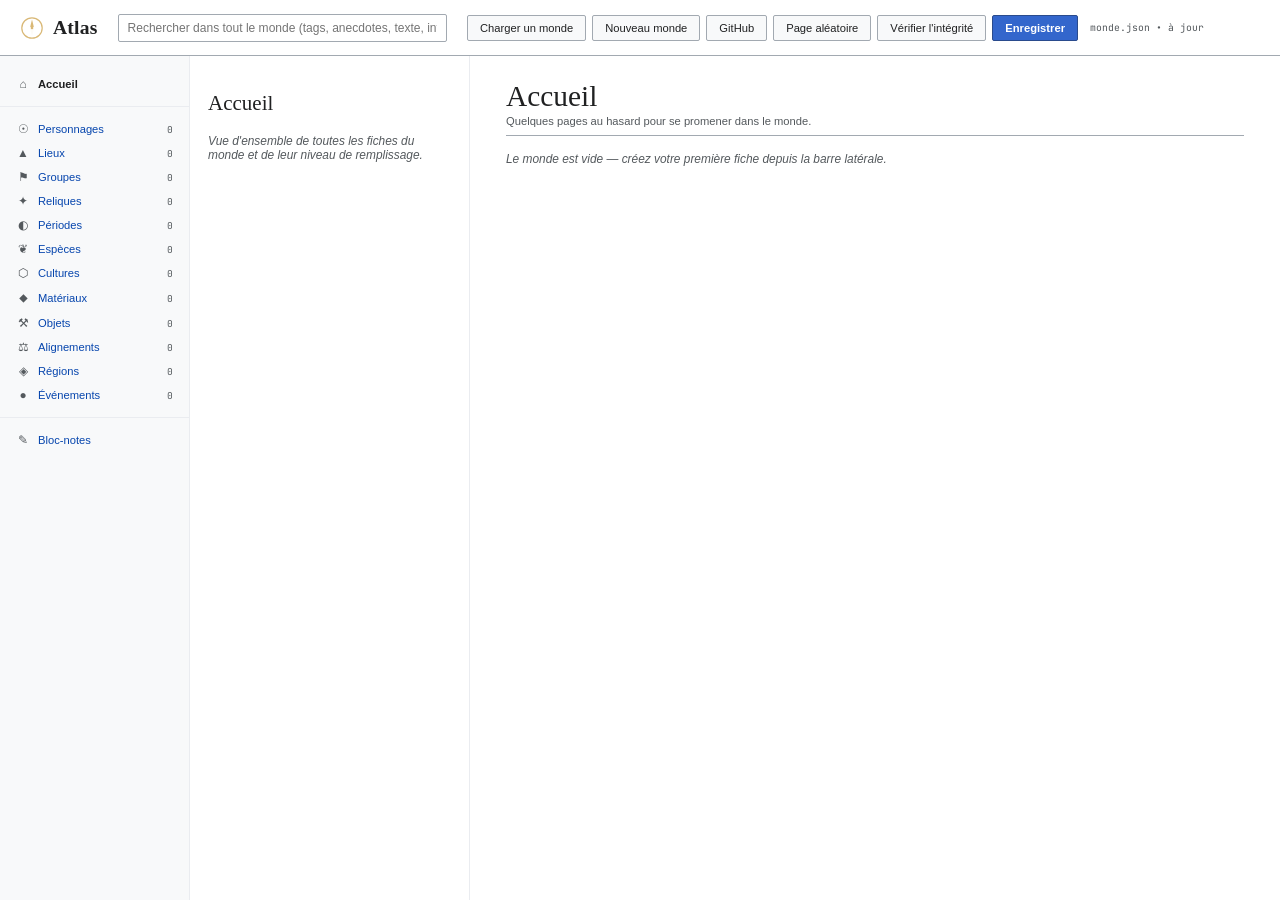
==== commit b623fe19: "Add files via upload" ====
--- a/index.html
+++ b/index.html
@@ -242,6 +242,9 @@
   .modal-row input, .modal-row select{ flex:1; }
   .modal-actions{ display:flex; justify-content:flex-end; gap:8px; margin-top:16px; }
   .modal-actions button{ padding:7px 14px; border-radius:var(--radius); font-size:.83rem; border:1px solid var(--border); background:var(--sidebar-bg); }
+  .gh-status{ font-size:.82rem; min-height:1.2em; margin:6px 0 0; }
+  .gh-status-ok{ color:#146b3a; }
+  .gh-status-error{ color:var(--danger); }
   .issue-list{ list-style:none; padding:0; margin:0; max-height:320px; overflow-y:auto; }
   .issue-list li{ border-bottom:1px solid var(--border-light); }
   .link-btn{ background:none; border:none; text-align:left; width:100%; padding:8px 4px; font-size:.82rem; color:var(--link); }
@@ -278,6 +281,7 @@
       <input type="file" id="fileInput" accept=".json" hidden>
       <button id="btnLoad">Charger un monde</button>
       <button id="btnNew">Nouveau monde</button>
+      <button id="btnGithub">GitHub</button>
       <button id="btnRandom">Page aléatoire</button>
       <button id="btnCheck">Vérifier l'intégrité</button>
       <button id="btnSave" class="primary">Enregistrer</button>
@@ -2603,6 +2607,155 @@
   };
   reader.readAsText(f, 'utf-8');
 }
+
+/* =========================================================
+   INTÉGRATION GITHUB — charger/enregistrer le monde dans un dépôt
+   (privé de préférence) via l'API Contents, directement depuis le navigateur.
+   ========================================================= */
+const GITHUB_CONFIG_KEY = 'atlas_github_config';
+function getGithubConfig(){
+  try{ return JSON.parse(localStorage.getItem(GITHUB_CONFIG_KEY) || '{}'); }
+  catch(e){ return {}; }
+}
+function saveGithubConfig(cfg){
+  try{ localStorage.setItem(GITHUB_CONFIG_KEY, JSON.stringify(cfg)); }
+  catch(e){ /* stockage indisponible (navigation privée, etc.) — tant pis, pas bloquant */ }
+}
+function ghHeaders(cfg){
+  return {
+    'Authorization': 'Bearer '+cfg.token,
+    'Accept': 'application/vnd.github+json',
+    'X-GitHub-Api-Version': '2022-11-28',
+  };
+}
+function utf8ToBase64(str){
+  const bytes = new TextEncoder().encode(str);
+  let binary = '';
+  bytes.forEach(b=> binary += String.fromCharCode(b));
+  return btoa(binary);
+}
+function base64ToUtf8(b64){
+  const binary = atob(b64.replace(/\n/g,''));
+  const bytes = new Uint8Array(binary.length);
+  for(let i=0;i<binary.length;i++) bytes[i] = binary.charCodeAt(i);
+  return new TextDecoder('utf-8').decode(bytes);
+}
+function ghContentsUrl(cfg){
+  return 'https://api.github.com/repos/'+cfg.ownerRepo+'/contents/'+cfg.path.split('/').map(encodeURIComponent).join('/');
+}
+async function githubLoad(cfg, statusEl){
+  statusEl.textContent = 'Chargement…'; statusEl.className='gh-status';
+  try{
+    const url = ghContentsUrl(cfg)+'?ref='+encodeURIComponent(cfg.branch||'main');
+    const res = await fetch(url, { headers: ghHeaders(cfg) });
+    if(!res.ok){
+      const err = await res.json().catch(()=>({}));
+      throw new Error('HTTP '+res.status+' — '+(err.message||'erreur inconnue'));
+    }
+    const data = await res.json();
+    if(Array.isArray(data)) throw new Error("Ce chemin pointe vers un dossier, pas un fichier JSON.");
+    const text = base64ToUtf8(data.content);
+    const parsed = JSON.parse(text);
+    world = normalizeWorld(parsed);
+    currentFilename = cfg.path.split('/').pop();
+    currentType='__home__'; currentId=null; detailMode='view'; listSearchTerm=''; dirty=false;
+    updateStatus(); renderSidebar(); renderList(); renderDetail();
+    saveGithubConfig(cfg);
+    statusEl.textContent = 'Monde chargé depuis GitHub \u2713';
+    statusEl.className = 'gh-status gh-status-ok';
+  }catch(e){
+    statusEl.textContent = 'Erreur : '+e.message;
+    statusEl.className = 'gh-status gh-status-error';
+  }
+}
+async function githubSave(cfg, statusEl){
+  statusEl.textContent = 'Enregistrement…'; statusEl.className='gh-status';
+  try{
+    let sha;
+    const getRes = await fetch(ghContentsUrl(cfg)+'?ref='+encodeURIComponent(cfg.branch||'main'), { headers: ghHeaders(cfg) });
+    if(getRes.ok){ const getData = await getRes.json(); sha = getData.sha; }
+    else if(getRes.status !== 404){
+      const err = await getRes.json().catch(()=>({}));
+      throw new Error("Impossible de vérifier le fichier existant (HTTP "+getRes.status+" — "+(err.message||'erreur')+")");
+    }
+    const body = {
+      message: 'Mise à jour depuis Atlas — '+new Date().toISOString(),
+      content: utf8ToBase64(JSON.stringify(world, null, 2)),
+      branch: cfg.branch || 'main',
+    };
+    if(sha) body.sha = sha;
+    const putRes = await fetch(ghContentsUrl(cfg), {
+      method: 'PUT',
+      headers: Object.assign({'Content-Type':'application/json'}, ghHeaders(cfg)),
+      body: JSON.stringify(body),
+    });
+    if(!putRes.ok){
+      const err = await putRes.json().catch(()=>({}));
+      throw new Error('HTTP '+putRes.status+' — '+(err.message||'erreur inconnue'));
+    }
+    dirty = false; updateStatus();
+    saveGithubConfig(cfg);
+    statusEl.textContent = 'Enregistré sur GitHub \u2713';
+    statusEl.className = 'gh-status gh-status-ok';
+  }catch(e){
+    statusEl.textContent = 'Erreur : '+e.message;
+    statusEl.className = 'gh-status gh-status-error';
+  }
+}
+function openGithubModal(){
+  const cfg = getGithubConfig();
+  const content = document.createElement('div');
+  const h = document.createElement('h3'); h.textContent = 'GitHub';
+  content.appendChild(h);
+  const hint = document.createElement('p'); hint.className='field-hint';
+  hint.textContent = "Utilise de préférence un token \u00abfine-grained\u00bb limité à ce seul dépôt, permission \u00abContents: Read and write\u00bb uniquement, avec une date d'expiration. Le token reste stocké seulement dans ce navigateur (localStorage).";
+  content.appendChild(hint);
+
+  function row(labelText, value, placeholder, type){
+    const r = document.createElement('div'); r.className='modal-row';
+    const lab = document.createElement('span'); lab.className='inline-label'; lab.style.minWidth='110px'; lab.textContent = labelText;
+    const input = document.createElement('input'); input.type = type||'text'; input.value = value||''; input.placeholder = placeholder||'';
+    r.append(lab, input);
+    content.appendChild(r);
+    return input;
+  }
+  const ownerRepoInput = row('Dépôt', cfg.ownerRepo, 'pseudo/nom-du-depot');
+  const pathInput = row('Chemin du fichier', cfg.path || 'monde.json', 'monde.json');
+  const branchInput = row('Branche', cfg.branch || 'main', 'main');
+  const tokenInput = row('Token', cfg.token, 'ghp_… ou github_pat_…', 'password');
+
+  const statusEl = document.createElement('p'); statusEl.className='gh-status';
+  content.appendChild(statusEl);
+
+  function readCfg(){
+    return {
+      ownerRepo: ownerRepoInput.value.trim().replace(/^\/+|\/+$/g,''),
+      path: pathInput.value.trim().replace(/^\/+/,'') || 'monde.json',
+      branch: branchInput.value.trim() || 'main',
+      token: tokenInput.value.trim(),
+    };
+  }
+  function validate(c){
+    if(!c.ownerRepo.includes('/')){ statusEl.textContent = 'Le dépôt doit être au format propriétaire/dépôt.'; statusEl.className='gh-status gh-status-error'; return false; }
+    if(!c.token){ statusEl.textContent = 'Un token est nécessaire.'; statusEl.className='gh-status gh-status-error'; return false; }
+    return true;
+  }
+
+  const actions = document.createElement('div'); actions.className='modal-actions';
+  const forgetBtn = document.createElement('button'); forgetBtn.textContent = 'Oublier le token';
+  forgetBtn.onclick = ()=>{ localStorage.removeItem(GITHUB_CONFIG_KEY); tokenInput.value=''; statusEl.textContent='Token oublié.'; statusEl.className='gh-status'; };
+  const loadBtn = document.createElement('button'); loadBtn.className='btn-primary'; loadBtn.textContent = 'Charger depuis GitHub';
+  loadBtn.onclick = ()=>{ const c=readCfg(); if(validate(c)) githubLoad(c, statusEl); };
+  const saveBtn = document.createElement('button'); saveBtn.className='btn-primary'; saveBtn.textContent = 'Enregistrer sur GitHub';
+  saveBtn.onclick = ()=>{ const c=readCfg(); if(validate(c)) githubSave(c, statusEl); };
+  const closeBtn = document.createElement('button'); closeBtn.textContent = 'Fermer';
+  closeBtn.onclick = closeModal;
+  actions.append(forgetBtn, loadBtn, saveBtn, closeBtn);
+  content.appendChild(actions);
+
+  showModal(content);
+}
+document.getElementById('btnGithub').onclick = openGithubModal;
 document.getElementById('btnSave').onclick = ()=>{
   const blob = new Blob([JSON.stringify(world, null, 2)], {type:'application/json'});
   const a = document.createElement('a');
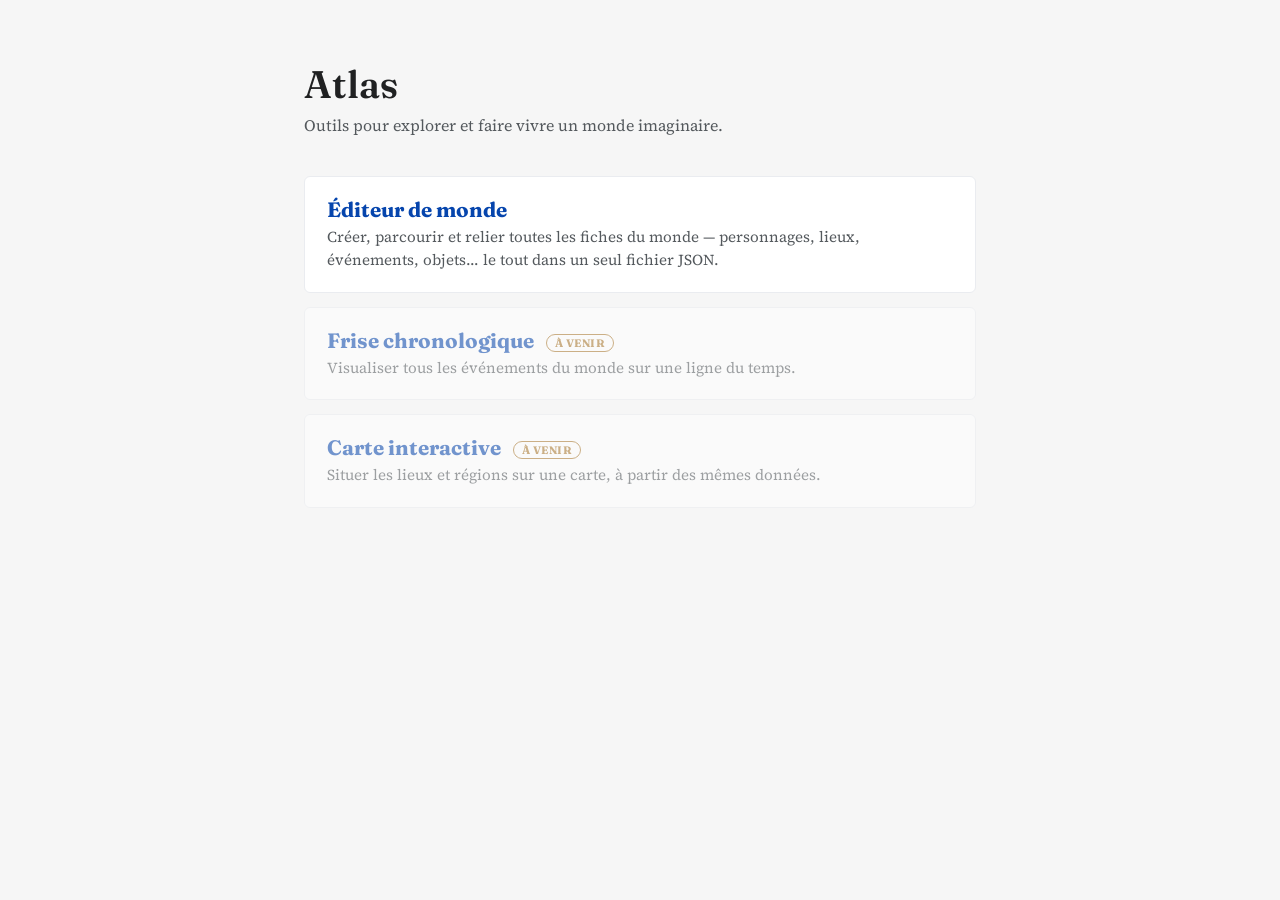
==== commit 376fc85a: "Add files via upload" ====
--- a/index.html
+++ b/index.html
@@ -3,2852 +3,52 @@
 <head>
 <meta charset="UTF-8">
 <meta name="viewport" content="width=device-width, initial-scale=1.0">
-<title>Atlas — Éditeur de monde</title>
+<title>Atlas — Outils de monde</title>
 <link rel="preconnect" href="https://fonts.googleapis.com">
-<link href="https://fonts.googleapis.com/css2?family=Fraunces:opsz,wght@9..144,500;9..144,600;9..144,700&family=Source+Serif+4:opsz,wght@8..60,400;8..60,600&family=JetBrains+Mono:wght@400;500&display=swap" rel="stylesheet">
+<link href="https://fonts.googleapis.com/css2?family=Fraunces:opsz,wght@9..144,500;9..144,600;9..144,700&family=Source+Serif+4:opsz,wght@8..60,400;8..60,600&display=swap" rel="stylesheet">
 <style>
   :root{
-    --page-bg: #f6f6f6;
-    --content-bg: #ffffff;
-    --sidebar-bg: #f8f9fa;
-    --border: #a2a9b1;
-    --border-light: #eaecf0;
-    --text: #202122;
-    --text-muted: #54595d;
-    --link: #0645ad;
-    --link-hover: #0645ad;
-    --red-link: #ba0000;
-    --red-link-bg: #fee7e6;
-    --accent: #36c;
-    --gold: #a8762b;
-    --danger: #ba0000;
-    --danger-soft: #fee7e6;
-    --font-heading: 'Linux Libertine','Georgia','Times New Roman',serif;
-    --font-body: Arial, Helvetica, 'Source Serif 4', sans-serif;
-    --font-mono: 'JetBrains Mono', ui-monospace, 'SFMono-Regular', Menlo, monospace;
-    --radius: 2px;
+    --page-bg:#f6f6f6; --content-bg:#fff; --border:#a2a9b1; --border-light:#eaecf0;
+    --text:#202122; --text-muted:#54595d; --link:#0645ad; --gold:#a8762b;
+    --font-heading:'Fraunces',Georgia,serif; --font-body:'Source Serif 4',Georgia,serif;
   }
   *{ box-sizing:border-box; }
-  html,body{ margin:0; padding:0; height:100%; background:var(--page-bg); color:var(--text); font-family:var(--font-body); font-size:14px; }
-  ::selection{ background:#d6e4ff; color:var(--text); }
-  button{ font-family:var(--font-body); cursor:pointer; }
-  input, select, textarea{ font-family:var(--font-body); color:var(--text); }
-  :focus-visible{ outline:2px solid var(--accent); outline-offset:1px; }
-  a{ color:var(--link); text-decoration:none; }
-  a:hover{ text-decoration:underline; }
-  @media (prefers-reduced-motion: reduce){ *{ transition:none !important; animation:none !important; } }
-
-  #app{ display:flex; flex-direction:column; height:100vh; }
-
-  /* ---------- Topbar ---------- */
-  .topbar{
-    display:flex; align-items:center; justify-content:space-between;
-    padding:0 20px; height:56px; background:var(--content-bg); color:var(--text);
-    border-bottom:1px solid var(--border); flex-shrink:0;
+  body{ margin:0; background:var(--page-bg); color:var(--text); font-family:var(--font-body); }
+  .wrap{ max-width:720px; margin:0 auto; padding:60px 24px 100px; }
+  h1{ font-family:var(--font-heading); font-weight:600; font-size:2.4rem; margin:0 0 6px; }
+  .subtitle{ color:var(--text-muted); margin:0 0 40px; }
+  .tools{ display:flex; flex-direction:column; gap:14px; }
+  .tool-card{
+    display:block; text-decoration:none; color:inherit; background:var(--content-bg);
+    border:1px solid var(--border-light); border-radius:6px; padding:20px 22px;
+    transition:border-color .15s;
   }
-  .brand{ display:flex; align-items:center; gap:9px; font-family:var(--font-heading); font-weight:700; font-size:1.4rem; letter-spacing:.01em; color:var(--text); }
-  .brand svg{ width:24px; height:24px; }
-  .file-controls{ display:flex; align-items:center; gap:6px; }
-  .global-search-wrap{ position:relative; flex:1; max-width:440px; margin:0 20px; }
-  .global-search-input{ width:100%; padding:7px 10px; border:1px solid var(--border); border-radius:var(--radius); background:var(--sidebar-bg); font-size:.82rem; }
-  .global-search-dropdown{ position:absolute; top:calc(100% + 4px); left:0; right:0; background:var(--content-bg); border:1px solid var(--border); border-radius:3px; box-shadow:0 6px 18px rgba(0,0,0,.18); max-height:360px; overflow-y:auto; z-index:30; text-align:left; }
-  .global-search-item{ display:flex; justify-content:space-between; gap:10px; padding:8px 12px; cursor:pointer; border-bottom:1px solid var(--border-light); font-size:.82rem; }
-  .global-search-item:last-child{ border-bottom:none; }
-  .global-search-item:hover{ background:var(--sidebar-bg); }
-  .global-search-item .gs-type{ color:var(--text-muted); font-size:.72rem; flex-shrink:0; }
-  .global-search-empty{ padding:10px 12px; color:var(--text-muted); font-style:italic; font-size:.82rem; }
-  .file-controls button{
-    background:var(--sidebar-bg); border:1px solid var(--border); color:var(--text);
-    padding:6px 12px; border-radius:var(--radius); font-size:.8rem;
-  }
-  .file-controls button:hover{ background:var(--border-light); }
-  .file-controls button.primary{ background:#36c; border-color:#2a4b8d; color:#fff; font-weight:600; }
-  .file-controls button.primary:hover{ background:#2a4b8d; }
-  #fileStatus{ font-family:var(--font-mono); font-size:.7rem; color:var(--text-muted); margin-left:6px; min-width:170px; }
-
-  /* ---------- Layout ---------- */
-  .body-layout{ flex:1; display:grid; grid-template-columns:190px 280px 1fr; min-height:0; }
-
-  /* ---------- Sidebar (Wikipedia left-nav style) ---------- */
-  .sidebar{ background:var(--sidebar-bg); border-right:1px solid var(--border-light); overflow-y:auto; padding:16px 0; }
-  .side-item{
-    display:flex; align-items:center; gap:8px; width:100%; padding:5px 16px; background:none; border:none;
-    text-align:left; font-size:.8rem; color:var(--link);
-  }
-  .side-item:hover{ text-decoration:underline; }
-  .side-item.active{ color:var(--text); font-weight:700; }
-  .side-icon{ font-size:.85rem; width:14px; text-align:center; color:var(--text-muted); }
-  .side-label{ flex:1; }
-  .side-count{ font-family:var(--font-mono); font-size:.68rem; color:var(--text-muted); }
-
-  /* ---------- List panel ---------- */
-  .list-panel{ background:var(--content-bg); border-right:1px solid var(--border-light); overflow-y:auto; padding:18px; }
-  .list-header{ display:flex; align-items:baseline; justify-content:space-between; margin-bottom:10px; gap:8px; border-bottom:1px solid var(--border-light); padding-bottom:8px; }
-  .list-header h2{ font-family:var(--font-heading); font-size:1.3rem; margin:0; font-weight:400; color:var(--text); }
-  .btn-primary{ background:#f8f9fa; color:var(--link); border:1px solid var(--border); padding:5px 10px; border-radius:var(--radius); font-size:.76rem; }
-  .btn-primary:hover{ background:var(--border-light); text-decoration:underline; }
-  .search-input{ width:100%; padding:6px 9px; border:1px solid var(--border); border-radius:var(--radius); background:var(--content-bg); font-size:.82rem; margin-bottom:10px; }
-  .sort-row{ display:flex; align-items:center; gap:8px; margin-bottom:10px; }
-  .sort-select{ flex:1; padding:5px 8px; border:1px solid var(--border); border-radius:var(--radius); background:var(--content-bg); font-size:.8rem; }
-  .items-wrap{ display:flex; flex-direction:column; gap:0; }
-  .list-item{
-    display:flex; align-items:center; justify-content:space-between; gap:8px; width:100%;
-    padding:6px 8px; background:none; border:none; border-bottom:1px solid var(--border-light); text-align:left; font-size:.84rem; color:var(--link);
-  }
-  .list-item:hover{ background:var(--sidebar-bg); text-decoration:underline; }
-  .list-item.active{ background:#eaf3ff; font-weight:700; color:var(--text); }
-  .li-nom{ flex:1; overflow:hidden; text-overflow:ellipsis; white-space:nowrap; }
-  .empty-hint{ color:var(--text-muted); font-size:.85rem; font-style:italic; }
-
-  /* ---------- Detail panel ---------- */
-  .detail-panel{ display:flex; flex-direction:column; background:var(--content-bg); min-height:0; }
-  .detail-header{ flex-shrink:0; padding:24px 36px 0; background:var(--content-bg); }
-  .detail-body-scroll{ flex:1; min-height:0; overflow-y:auto; padding:0 36px 100px; }
-  .empty-state{ color:var(--text-muted); font-style:italic; padding-top:40px; text-align:center; }
-
-  /* Shared header row for both view + edit modes */
-  .idbadge{
-    font-family:var(--font-mono); background:var(--sidebar-bg); color:var(--text-muted); border:1px solid var(--border-light); padding:2px 8px; border-radius:3px;
-    font-size:.7rem; letter-spacing:.02em; white-space:nowrap;
-  }
-  .chip-id{ font-family:var(--font-mono); font-size:.66rem; opacity:.55; margin:0 4px; }
-
-  /* ---------- View (article) mode — Wikipedia look ---------- */
-  .wiki-page{ max-width:920px; }
-  .wiki-header-row{ display:flex; align-items:flex-end; justify-content:space-between; gap:16px; }
-  .wiki-title{ font-family:var(--font-heading); font-size:2.1rem; font-weight:400; margin:0; color:var(--text); }
-  .wiki-subtitle{ font-size:.8rem; color:var(--text-muted); margin-top:2px; }
-  .wiki-title-rule{ border-bottom:1px solid var(--border); margin:8px 0 16px; }
-  .wiki-actions{ display:flex; gap:8px; flex-shrink:0; padding-bottom:6px; }
-  .btn-edit-toggle{ background:var(--sidebar-bg); border:1px solid var(--border); color:var(--link); padding:5px 12px; border-radius:var(--radius); font-size:.78rem; }
-  .btn-edit-toggle:hover{ background:var(--border-light); text-decoration:underline; }
-
-  .infobox{
-    float:right; width:270px; margin:0 0 16px 20px; background:var(--sidebar-bg);
-    border:1px solid var(--border); border-radius:3px; font-size:.8rem;
-  }
-  .infobox-title{ background:#eaecf0; font-family:var(--font-heading); font-weight:700; font-size:1.05rem; text-align:center; padding:8px; border-bottom:1px solid var(--border); }
-  .infobox-image{ display:block; width:100%; max-height:280px; object-fit:cover; border-bottom:1px solid var(--border); }
-  .image-field-preview{ display:block; max-width:200px; max-height:200px; margin-top:6px; border:1px solid var(--border-light); border-radius:var(--radius); object-fit:cover; }
-  .infobox-table{ width:100%; border-collapse:collapse; }
-  .infobox-table tr{ border-top:1px solid var(--border-light); }
-  .infobox-table tr:first-child{ border-top:none; }
-  .infobox-table th{ text-align:left; font-weight:600; color:var(--text-muted); padding:6px 8px; width:42%; vertical-align:top; }
-  .infobox-table td{ padding:6px 8px; vertical-align:top; }
-  .infobox-field .view-list{ margin:0; padding-left:16px; }
-  .infobox-field .view-list li{ margin-bottom:2px; }
-  .infobox-field .chip-row-view{ margin:0; gap:4px; }
-  .infobox-field .fact-line{ margin:0; }
-  .infobox-field .prose{ margin:0; }
-  .infobox-field .sub-heading{ display:none; }
-  .wiki-lead{ font-size:1.02rem; line-height:1.75; margin:0 0 18px; }
-  .prose .narrative-ul{ margin:6px 0; padding-left:22px; }
-  .prose code{ font-family:var(--font-mono); background:var(--sidebar-bg); padding:1px 5px; border-radius:3px; font-size:.88em; }
-
-  .wiki-body{ clear:none; }
-  .backlinks-section{ clear:both; margin-top:32px; padding-top:12px; border-top:2px solid var(--border); }
-  .backlinks-section h2{ color:var(--text-muted); font-size:1.05rem; }
-  .wiki-section{ margin-bottom:18px; }
-  .wiki-section h2{ font-family:var(--font-heading); font-weight:400; font-size:1.35rem; color:var(--text); border-bottom:1px solid var(--border-light); padding-bottom:4px; margin:0 0 8px; }
-  .sub-heading{ font-family:var(--font-heading); font-weight:700; font-size:1rem; margin:10px 0 4px; }
-  .prose{ line-height:1.65; margin:0 0 8px; white-space:pre-wrap; }
-  .narrative-view-list{ list-style:none; padding-left:0; }
-  .narrative-view-list li{ margin-bottom:10px; padding-bottom:10px; border-bottom:1px dashed var(--border-light); }
-  .narrative-view-list li:last-child{ border-bottom:none; }
-  .narrative-list-edit{ display:flex; flex-direction:column; gap:8px; margin-bottom:8px; }
-  .narrative-item{ display:flex; gap:8px; align-items:flex-start; }
-  .wikilink-autocomplete{ border:1px solid var(--border); background:var(--content-bg); box-shadow:0 4px 12px rgba(0,0,0,.15); max-height:220px; overflow-y:auto; margin-top:2px; margin-bottom:6px; border-radius:3px; font-size:.82rem; }
-  .wikilink-ac-item{ display:flex; justify-content:space-between; gap:8px; padding:6px 10px; cursor:pointer; }
-  .wikilink-ac-item:hover{ background:var(--sidebar-bg); }
-  .wikilink-ac-type{ color:var(--text-muted); font-size:.72rem; }
-  .wikilink-ac-empty{ padding:6px 10px; color:var(--text-muted); font-style:italic; }
-  .narrative-item textarea{ flex:1; }
-  .fact-line{ margin:0 0 6px; }
-  .fact-line.empty{ color:var(--text-muted); font-style:italic; }
-  .view-list{ margin:0 0 8px; padding-left:22px; line-height:1.7; }
-  .wiki-link{ color:var(--link); }
-  .wiki-link.missing{ color:var(--red-link); }
-  .chip-row-view{ display:flex; flex-wrap:wrap; gap:6px; margin:4px 0 8px; }
-  .tag-pill{ display:inline-block; background:var(--sidebar-bg); border:1px solid var(--border-light); color:var(--link); padding:3px 10px; border-radius:12px; font-size:.76rem; cursor:pointer; }
-  .tag-pill:hover{ background:var(--border-light); text-decoration:underline; }
-
-  /* ---------- Edit mode (form) ---------- */
-  .record-article{ max-width:760px; }
-  .record-header{ display:flex; align-items:center; gap:12px; border-bottom:1px solid var(--border); padding-bottom:12px; margin-bottom:20px; }
-  .title-input{
-    flex:1; font-family:var(--font-heading); font-size:1.8rem; font-weight:400; border:none; background:none;
-    padding:2px 0; color:var(--text); border-bottom:1px dashed transparent;
-  }
-  .title-input:focus{ border-bottom:1px dashed var(--accent); }
-
-  .field-section{ margin-bottom:16px; }
-  .field-section h3{ font-family:var(--font-heading); font-size:.95rem; font-weight:700; color:var(--text-muted); margin:0 0 3px; text-transform:uppercase; letter-spacing:.04em; font-size:.74rem; }
-  .field-hint{ font-size:.78rem; color:var(--text-muted); margin:0 0 5px; font-style:italic; }
-  .field-row{ display:flex; flex-wrap:wrap; gap:20px; }
-  .field-row.wiki-section{ border-bottom:none; }
-  .field-cell{ flex:1 1 200px; min-width:150px; }
-
-  input[type=text], input[type=number], select, textarea{
-    padding:6px 9px; border:1px solid var(--border); border-radius:var(--radius); background:var(--content-bg); font-size:.86rem;
-  }
-  textarea{ width:100%; resize:vertical; font-family:var(--font-body); line-height:1.5; min-height:64px; overflow:hidden; }
-  .invalid{ border-color:var(--danger) !important; background:var(--danger-soft) !important; }
-
-  .checkbox-label{ display:inline-flex; align-items:center; gap:6px; font-size:.86rem; }
-
-  .subfield{ margin-bottom:7px; }
-  .subfield label{ display:block; font-size:.74rem; text-transform:uppercase; letter-spacing:.03em; color:var(--text-muted); margin-bottom:2px; }
-
-  .chip-row{ display:flex; flex-wrap:wrap; gap:6px; margin-bottom:6px; }
-  .chip{ display:inline-flex; align-items:center; background:var(--content-bg); border:1px solid var(--border); border-radius:20px; padding:4px 6px 4px 12px; font-size:.8rem; }
-  .chip-remove{ background:none; border:none; color:var(--text-muted); font-size:1rem; line-height:1; margin-left:6px; padding:2px 5px; border-radius:50%; }
-  .chip-remove:hover{ background:var(--danger-soft); color:var(--danger); }
-  .add-row{ display:flex; gap:6px; align-items:center; }
-  .add-row input{ flex:1; }
-  .btn-small{ background:var(--sidebar-bg); border:1px solid var(--border); padding:5px 11px; border-radius:var(--radius); font-size:.76rem; color:var(--text); }
-  .btn-small:hover{ background:var(--border-light); }
-  .btn-danger{ background:none; border:1px solid var(--danger); color:var(--danger); padding:5px 11px; border-radius:var(--radius); font-size:.76rem; }
-  .btn-danger:hover{ background:var(--danger-soft); }
-
-  .sub-box{ border:1px solid var(--border-light); border-radius:var(--radius); padding:9px; margin-bottom:7px; background:var(--sidebar-bg); }
-  .sub-row{ display:flex; flex-wrap:wrap; align-items:center; gap:6px; margin-bottom:6px; }
-  .inline-label{ font-size:.72rem; text-transform:uppercase; letter-spacing:.03em; color:var(--text-muted); }
-
-  .timeline-list{ display:flex; flex-direction:column; gap:5px; margin-bottom:6px; }
-  .timeline-row{ display:flex; flex-wrap:wrap; align-items:center; gap:6px; background:var(--sidebar-bg); border:1px solid var(--border-light); border-radius:var(--radius); padding:6px; }
-  .ref-input{ min-width:170px; flex:1; }
-  .ref-row{ display:flex; gap:8px; align-items:center; }
-
-  .date-editor{ display:flex; align-items:center; gap:8px; }
-  .field-warning{ color:var(--danger); font-size:.78rem; margin-top:4px; display:none; }
-
-  .readonly-list{ list-style:none; padding:0; margin:0 0 10px; font-size:.85rem; color:var(--text); }
-  .readonly-list li{ padding:4px 0; border-bottom:1px dashed var(--border-light); }
-
-  /* ---------- Accueil ---------- */
-  .home-table{ width:100%; border-collapse:collapse; margin-top:8px; }
-  .home-table th{ text-align:left; font-family:var(--font-heading); font-weight:700; border-bottom:2px solid var(--border); padding:6px 10px 6px 0; font-size:.82rem; color:var(--text-muted); }
-  .home-table td{ padding:6px 10px 6px 0; border-bottom:1px solid var(--border-light); font-size:.86rem; vertical-align:middle; }
-  .home-pct-cell{ display:flex; align-items:center; gap:8px; }
-  .home-pct-bar{ width:110px; height:8px; background:var(--border-light); border-radius:4px; overflow:hidden; flex-shrink:0; }
-  .home-pct-fill{ height:100%; background:#36c; }
-  .home-pct-label{ font-family:var(--font-mono); font-size:.72rem; color:var(--text-muted); width:34px; text-align:right; }
-
-  /* ---------- Modal ---------- */
-  .modal-overlay{ position:fixed; inset:0; background:rgba(32,33,34,.5); display:flex; align-items:center; justify-content:center; z-index:50; }
-  .modal-box{ background:var(--content-bg); border-radius:3px; padding:22px 24px; width:420px; max-width:92vw; max-height:85vh; overflow-y:auto; box-shadow:0 4px 20px rgba(0,0,0,.35); border-top:3px solid #36c; }
-  .modal-box h3{ font-family:var(--font-heading); font-weight:700; margin-top:0; }
-  .modal-row{ display:flex; align-items:center; gap:10px; margin-bottom:12px; }
-  .modal-row input, .modal-row select{ flex:1; }
-  .modal-actions{ display:flex; justify-content:flex-end; gap:8px; margin-top:16px; }
-  .modal-actions button{ padding:7px 14px; border-radius:var(--radius); font-size:.83rem; border:1px solid var(--border); background:var(--sidebar-bg); }
-  .gh-status{ font-size:.82rem; min-height:1.2em; margin:6px 0 0; }
-  .gh-status-ok{ color:#146b3a; }
-  .gh-status-error{ color:var(--danger); }
-  .issue-list{ list-style:none; padding:0; margin:0; max-height:320px; overflow-y:auto; }
-  .issue-list li{ border-bottom:1px solid var(--border-light); }
-  .link-btn{ background:none; border:none; text-align:left; width:100%; padding:8px 4px; font-size:.82rem; color:var(--link); }
-  .link-btn:hover{ text-decoration:underline; }
-
-  /* ---------- Responsive ---------- */
-  @media (max-width:900px){
-    .body-layout{ grid-template-columns:1fr; grid-template-rows:auto auto 1fr; }
-    .sidebar{ display:flex; overflow-x:auto; padding:8px; border-right:none; border-bottom:1px solid var(--border-light); }
-    .side-item{ flex-direction:column; gap:3px; width:auto; padding:6px 12px; }
-    .list-panel{ max-height:38vh; }
-    .detail-header{ padding:16px 18px 0; }
-    .detail-body-scroll{ padding:0 18px 100px; }
-    .infobox{ float:none; width:100%; margin:0 0 16px; }
-  }
+  .tool-card:hover{ border-color:var(--gold); }
+  .tool-card h2{ font-family:var(--font-heading); font-size:1.3rem; margin:0 0 4px; color:var(--link); }
+  .tool-card p{ margin:0; color:var(--text-muted); font-size:.95rem; line-height:1.5; }
+  .tool-card.disabled{ opacity:.55; cursor:default; }
+  .tool-card.disabled:hover{ border-color:var(--border-light); }
+  .tag{ display:inline-block; font-size:.68rem; text-transform:uppercase; letter-spacing:.04em; color:var(--gold); border:1px solid var(--gold); border-radius:10px; padding:1px 8px; margin-left:8px; vertical-align:middle; }
 </style>
 </head>
 <body>
-<div id="app">
-  <header class="topbar">
-    <div class="brand">
-      <svg viewBox="0 0 40 40" fill="none" xmlns="http://www.w3.org/2000/svg">
-        <circle cx="20" cy="20" r="17" stroke="#D9B876" stroke-width="2"/>
-        <path d="M20 6 L23 18 L20 20 L17 18 Z" fill="#D9B876"/>
-        <path d="M20 34 L17 22 L20 20 L23 22 Z" fill="#FBF8EF" opacity=".5"/>
-        <circle cx="20" cy="20" r="2.2" fill="#D9B876"/>
-      </svg>
-      <span>Atlas</span>
+  <div class="wrap">
+    <h1>Atlas</h1>
+    <p class="subtitle">Outils pour explorer et faire vivre un monde imaginaire.</p>
+    <div class="tools">
+      <a class="tool-card" href="wiki.html">
+        <h2>Éditeur de monde</h2>
+        <p>Créer, parcourir et relier toutes les fiches du monde — personnages, lieux, événements, objets… le tout dans un seul fichier JSON.</p>
+      </a>
+      <div class="tool-card disabled">
+        <h2>Frise chronologique <span class="tag">à venir</span></h2>
+        <p>Visualiser tous les événements du monde sur une ligne du temps.</p>
+      </div>
+      <div class="tool-card disabled">
+        <h2>Carte interactive <span class="tag">à venir</span></h2>
+        <p>Situer les lieux et régions sur une carte, à partir des mêmes données.</p>
+      </div>
     </div>
-    <div class="global-search-wrap">
-      <input type="text" id="globalSearch" class="global-search-input" placeholder="Rechercher dans tout le monde (tags, anecdotes, texte, infobox…)">
-    </div>
-    <div class="file-controls">
-      <input type="file" id="fileInput" accept=".json" hidden>
-      <button id="btnLoad">Charger un monde</button>
-      <button id="btnNew">Nouveau monde</button>
-      <button id="btnGithub">GitHub</button>
-      <button id="btnRandom">Page aléatoire</button>
-      <button id="btnCheck">Vérifier l'intégrité</button>
-      <button id="btnSave" class="primary">Enregistrer</button>
-      <span id="fileStatus"></span>
-    </div>
-  </header>
-  <div class="body-layout">
-    <nav class="sidebar" id="sidebar"></nav>
-    <section class="list-panel" id="listPanel"></section>
-    <section class="detail-panel" id="detailPanel">
-      <div class="detail-header" id="detailHeader"></div>
-      <div class="detail-body-scroll" id="detailBody"></div>
-    </section>
   </div>
-</div>
-
-<script>
-/* =========================================================
-   CONSTANTES / SCHEMA-LITE
-   ========================================================= */
-const TYPE_ORDER = ['personnages','lieux','groupes','reliques','periodes','especes','cultures','materiaux','objets','alignements','regions','events'];
-
-const TYPE_META = {
-  personnages:{ label:'Personnages', singular:'Personnage', prefix:'PER', icon:'☉' },
-  lieux:      { label:'Lieux',       singular:'Lieu',       prefix:'LIEU', icon:'▲' },
-  groupes:    { label:'Groupes',     singular:'Groupe',     prefix:'GRP', icon:'⚑' },
-  reliques:   { label:'Reliques',    singular:'Relique',    prefix:'REL', icon:'✦' },
-  periodes:   { label:'Périodes',    singular:'Période',    prefix:'PRD', icon:'◐' },
-  especes:    { label:'Espèces',     singular:'Espèce',     prefix:'ESP', icon:'❦' },
-  cultures:   { label:'Cultures',    singular:'Culture',    prefix:'CUL', icon:'⬡' },
-  materiaux:  { label:'Matériaux',   singular:'Matériau',   prefix:'MAT', icon:'◆' },
-  objets:     { label:'Objets',      singular:'Objet',      prefix:'OBJ', icon:'⚒' },
-  alignements:{ label:'Alignements', singular:'Alignement', prefix:'ALI', icon:'⚖' },
-  regions:    { label:'Régions',     singular:'Région',     prefix:null, icon:'◈' },
-  events:     { label:'Événements',  singular:'Événement',  prefix:'EVT', icon:'●' },
-};
-
-const TYPE_TO_COLLECTION = {
-  personnage:'personnages', lieu:'lieux', groupe:'groupes', relique:'reliques', periode:'periodes',
-  espece:'especes', culture:'cultures', materiau:'materiaux', objet:'objets', region:'regions', alignement:'alignements'
-};
-const REF_TYPE_OPTIONS = Object.keys(TYPE_TO_COLLECTION).map(k=>({value:k, label:TYPE_META[TYPE_TO_COLLECTION[k]].singular}));
-
-const FORM_SPEC = {
-  alignements: [], // entité basique : seulement un nom (+ id), rien d'autre à remplir
-  events: [
-    { key:'tags', label:'Tags', kind:'tags' },
-    { key:'titres_honorifiques', label:'Titres honorifiques', kind:'tags', hint:"Titres, épithètes ou surnoms honorifiques attribués à cette fiche." },
-    { key:'date', label:'Date', kind:'date', compact:true },
-    { key:'ordre', label:'Ordre', kind:'number', min:1, compact:true, hint:"Départage à date égale (ignoré si « marquant »)." },
-    { key:'marquant', label:'Marquant', kind:'boolean', compact:true, checkboxLabel:'Passe en premier à date égale' },
-    { key:'lieu', label:'Lieu', kind:'ref', sources:['lieux','regions'], nullable:true },
-    { key:'characters', label:'Personnages impliqués', kind:'ref-list', sources:['personnages'] },
-    { key:'resume', label:'Résumé', kind:'lead', hint:"2 à 5 phrases qui présentent le sujet — affichées juste au-dessus des sections narratives (Description, etc.), pas au-dessus des faits ci-dessus." },
-    { key:'anecdotes', label:'Anecdotes', kind:'narrative-list' },
-  ],
-  personnages: [
-    { key:'attributs.photo', label:'Photo', kind:'image', hint:"URL d'une image (portrait). Laissez vide pour ne rien afficher." },
-    { key:'attributs.tags', label:'Tags', kind:'tags' },
-    { key:'attributs.titres_honorifiques', label:'Titres honorifiques', kind:'tags', hint:"Titres, épithètes ou surnoms honorifiques attribués à cette fiche." },
-    { key:'genre', label:'Genre', kind:'select', options:['Homme','Femme','Non-binaire','Autre','??'], compact:true },
-    { key:'puissance', label:'Puissance', kind:'number', min:0, max:5, compact:true, hint:'0=pas combattant · 1=bat 1 personne · 2=bat un groupe · 3=conquiert une ville · 4=conquiert une région · 5=défie le monde' },
-    { key:'especes', label:'Espèce(s)', kind:'ref-list', sources:['especes'] },
-    { key:'attributs.formes', label:'Formes', kind:'personnage-formes', hint:"Les formes que ce personnage peut prendre (métamorphose, avatars…)." },
-    { key:'timeline', label:'Existence', kind:'timeline', hint:'Vie / mort. Plusieurs périodes = résurrection.' },
-    { key:'alignements', label:'Alignement(s)', kind:'alignements' },
-    { key:'roles', label:'Rôles & position', kind:'roles', hint:"La position/résidence peut être ajoutée ici comme un rôle générique (ex. « résidence »)." },
-    { key:'liste_victimes', label:'Victimes', kind:'ref-list', sources:['personnages'] },
-    { key:'tue_par', label:'Tué par', kind:'tuepar' },
-    { key:'attributs.resume', label:'Résumé', kind:'lead', hint:"2 à 5 phrases qui présentent le sujet — affichées juste au-dessus des sections narratives (Description, etc.), pas au-dessus des faits ci-dessus." },
-    { key:'description', label:'Description', kind:'description', fields:[
-      ['apparence','Apparence'],['personnalite','Personnalité'],['pouvoirs','Pouvoirs'],['histoire','Histoire'],
-      ['localisation','Localisation'],['objectifs_motivations_croyances','Objectifs / motivations / croyances'],
-      ['relations','Relations (narratif)'],['equipement','Équipement (narratif)']
-    ]},
-    { key:'attributs.anecdotes', label:'Anecdotes', kind:'narrative-list' },
-  ],
-  lieux: [
-    { key:'attributs.tags', label:'Tags', kind:'tags' },
-    { key:'attributs.titres_honorifiques', label:'Titres honorifiques', kind:'tags', hint:"Titres, épithètes ou surnoms honorifiques attribués à cette fiche." },
-    { key:'type_lieu', label:'Type de lieu', kind:'text', compact:true, datalist:['ville','village','forêt','ruine','royaume','forteresse','sous-lieu','montagne','désert','marais','île','grotte'] },
-    { key:'altitude', label:'Altitude(s)', kind:'int-list', min:0, max:6, compact:true },
-    { key:'situe_dans', label:'Situé dans (si sous-lieu)', kind:'ref', sources:['lieux'], nullable:true, hint:"Uniquement pour un sous-lieu — altitude et régions sont alors hérités du lieu englobant." },
-    { key:'regions', label:'Région(s)', kind:'ref-list', sources:['regions'] },
-    { key:'timeline', label:'Existence', kind:'timeline' },
-    { key:'attributs.resume', label:'Résumé', kind:'lead', hint:"2 à 5 phrases qui présentent le sujet — affichées juste au-dessus des sections narratives (Description, etc.), pas au-dessus des faits ci-dessus." },
-    { key:'description', label:'Description', kind:'description', fields:[
-      ['apparence','Apparence'],['histoire','Histoire'],['culture_coutumes','Culture & coutumes'],['faune_flore','Faune & flore'],
-      ['architecture_infrastructures','Architecture & infrastructures'],['ressources_economie','Ressources & économie'],
-      ['politique_dirigeants','Politique & dirigeants'],['religion_croyances','Religion & croyances'],
-      ["relations_autres_lieux","Relations avec d'autres lieux"],['evenements_marquants','Événements marquants']
-    ]},
-    { key:'habitants', label:'Habitants (calculé)', kind:'habitants', hint:"Pertinent surtout pour ville/village. Recalculé depuis les rôles des personnages." },
-    { key:'attributs.anecdotes', label:'Anecdotes', kind:'narrative-list' },
-  ],
-  groupes: [
-    { key:'attributs.tags', label:'Tags', kind:'tags' },
-    { key:'attributs.titres_honorifiques', label:'Titres honorifiques', kind:'tags', hint:"Titres, épithètes ou surnoms honorifiques attribués à cette fiche." },
-    { key:'formel', label:'Formel', kind:'boolean', compact:true, checkboxLabel:'Organisation formelle' },
-    { key:'membres', label:'Membres', kind:'membres', sources:['personnages'] },
-    { key:'timeline', label:'Existence', kind:'timeline' },
-    { key:'attributs.resume', label:'Résumé', kind:'lead', hint:"2 à 5 phrases qui présentent le sujet — affichées juste au-dessus des sections narratives (Description, etc.), pas au-dessus des faits ci-dessus." },
-    { key:'description', label:'Description', kind:'description', fields:[
-      ['origine','Origine'],['histoire','Histoire'],['objectifs','Objectifs'],['organisation_interne','Organisation interne'],
-      ['membres_notables','Membres notables (narratif)'],['mode_recrutement','Mode de recrutement'],
-      ['territoire_lieu_rassemblement','Territoire / lieu de rassemblement (narratif)'],['influence','Influence'],
-      ['activites','Activités'],['symboles_identite_visuelle',"Symboles & identité visuelle"],['traditions_coutumes','Traditions & coutumes']
-    ]},
-    { key:'attributs.anecdotes', label:'Anecdotes', kind:'narrative-list' },
-  ],
-  reliques: [
-    { key:'attributs.tags', label:'Tags', kind:'tags' },
-    { key:'attributs.titres_honorifiques', label:'Titres honorifiques', kind:'tags', hint:"Titres, épithètes ou surnoms honorifiques attribués à cette fiche." },
-    { key:'est_unique', label:'Unique', kind:'boolean', compact:true, checkboxLabel:'Exemplaire unique' },
-    { key:'createurs', label:'Créateur(s)', kind:'ref-list', sources:['personnages'] },
-    { key:'evenement_creation', label:'Événement de création', kind:'ref', sources:['events'], nullable:true },
-    { key:'materiaux', label:'Matériaux', kind:'ref-list', sources:['materiaux'] },
-    { key:'proprietaires', label:'Propriétaire(s)', kind:'membres', sources:['personnages'] },
-    { key:'timeline', label:'Existence', kind:'timeline' },
-    { key:'attributs.resume', label:'Résumé', kind:'lead', hint:"2 à 5 phrases qui présentent le sujet — affichées juste au-dessus des sections narratives (Description, etc.), pas au-dessus des faits ci-dessus." },
-    { key:'description', label:'Description', kind:'description', fields:[
-      ['apparence','Apparence'],['capacites','Capacités'],['creation','Création'],['histoire','Histoire'],
-      ['impact_societal_militaire','Impact sociétal / militaire']
-    ]},
-    { key:'attributs.anecdotes', label:'Anecdotes', kind:'narrative-list' },
-  ],
-  periodes: [
-    { key:'attributs.tags', label:'Tags', kind:'tags' },
-    { key:'attributs.titres_honorifiques', label:'Titres honorifiques', kind:'tags', hint:"Titres, épithètes ou surnoms honorifiques attribués à cette fiche." },
-    { key:'lieu', label:'Lieu / Région', kind:'ref', sources:['lieux','regions'], nullable:true },
-    { key:'affecte', label:'Entités affectées', kind:'affecte' },
-    { key:'timeline', label:'Étapes', kind:'timeline' },
-    { key:'attributs.resume', label:'Résumé', kind:'lead', hint:"2 à 5 phrases qui présentent le sujet — affichées juste au-dessus des sections narratives (Description, etc.), pas au-dessus des faits ci-dessus." },
-    { key:'attributs.anecdotes', label:'Anecdotes', kind:'narrative-list' },
-  ],
-  especes: [
-    { key:'attributs.tags', label:'Tags', kind:'tags' },
-    { key:'attributs.titres_honorifiques', label:'Titres honorifiques', kind:'tags', hint:"Titres, épithètes ou surnoms honorifiques attribués à cette fiche." },
-    { key:'attributs.formes', label:'Formes', kind:'tags', hint:"Les formes possibles pour cette espèce (ex. Loup, Humain, Ours…)." },
-    { key:'organisations', label:'Existence', kind:'espece-orgs', hint:"Type d'organisation, source (l'entité qui l'atteste — personnage, groupe, relique, culture…) et période. Si rien n'est rempli, l'espèce est considérée Unique." },
-    { key:'attributs.resume', label:'Résumé', kind:'lead', hint:"2 à 5 phrases qui présentent le sujet — affichées juste au-dessus des sections narratives (Description, etc.), pas au-dessus des faits ci-dessus." },
-    { key:'description', label:'Description', kind:'description', fields:[['capacites','Capacités'],['histoire','Histoire'],['relations','Relations']] },
-    { key:'attributs.anecdotes', label:'Anecdotes', kind:'narrative-list' },
-  ],
-  cultures: [
-    { key:'attributs.tags', label:'Tags', kind:'tags' },
-    { key:'attributs.titres_honorifiques', label:'Titres honorifiques', kind:'tags', hint:"Titres, épithètes ou surnoms honorifiques attribués à cette fiche." },
-    { key:'timeline', label:'Existence', kind:'timeline' },
-    { key:'attributs.resume', label:'Résumé', kind:'lead', hint:"2 à 5 phrases qui présentent le sujet — affichées juste au-dessus des sections narratives (Description, etc.), pas au-dessus des faits ci-dessus." },
-    { key:'description', label:'Description', kind:'textarea', hint:'String libre unique (pas de sous-champs pour Culture).' },
-    { key:'attributs.anecdotes', label:'Anecdotes', kind:'narrative-list' },
-  ],
-  materiaux: [
-    { key:'attributs.tags', label:'Tags', kind:'tags' },
-    { key:'attributs.titres_honorifiques', label:'Titres honorifiques', kind:'tags', hint:"Titres, épithètes ou surnoms honorifiques attribués à cette fiche." },
-    { key:'est_organique', label:'Organique', kind:'boolean', compact:true, checkboxLabel:'Ce matériau est organique' },
-    { key:'est_rare', label:'Rare', kind:'boolean', compact:true, checkboxLabel:'Matériau rare' },
-    { key:'porteur_de_chant', label:'Porteur de chant', kind:'boolean', compact:true, checkboxLabel:'Ce matériau est porteur de chant' },
-    { key:'timeline', label:'Existence', kind:'timeline' },
-    { key:'attributs.resume', label:'Résumé', kind:'lead', hint:"2 à 5 phrases qui présentent le sujet — affichées juste au-dessus des sections narratives (Description, etc.), pas au-dessus des faits ci-dessus." },
-    { key:'description', label:'Description', kind:'description', fields:[
-      ['apparence','Apparence'],['capacites','Capacités'],['localisation_zone_extraction',"Localisation / zone d'extraction"],['exemples_utilisation',"Exemples d'utilisation"]
-    ]},
-    { key:'attributs.anecdotes', label:'Anecdotes', kind:'narrative-list' },
-  ],
-  objets: [
-    { key:'attributs.tags', label:'Tags', kind:'tags' },
-    { key:'attributs.titres_honorifiques', label:'Titres honorifiques', kind:'tags', hint:"Titres, épithètes ou surnoms honorifiques attribués à cette fiche." },
-    { key:'materiaux', label:'Matériaux (organiques ou non — jamais porteurs de chant)', kind:'ref-list', sources:['materiaux'], excludeFlag:'porteur_de_chant' },
-    { key:'inventeurs', label:'Inventeur(s)', kind:'ref-list', sources:['personnages'] },
-    { key:'timeline', label:'Existence', kind:'timeline' },
-    { key:'attributs.resume', label:'Résumé', kind:'lead', hint:"2 à 5 phrases qui présentent le sujet — affichées juste au-dessus des sections narratives (Description, etc.), pas au-dessus des faits ci-dessus." },
-    { key:'description', label:'Description', kind:'description', fields:[
-      ['fonctions','Fonctions'],['apparence','Apparence'],['methode_fabrication','Méthode de fabrication'],['origine','Origine'],
-      ['utilisateurs_courants','Utilisateurs courants'],['evolution_historique','Évolution historique']
-    ]},
-    { key:'attributs.anecdotes', label:'Anecdotes', kind:'narrative-list' },
-  ],
-  regions: [
-    { key:'tags', label:'Tags', kind:'tags' },
-    { key:'titres_honorifiques', label:'Titres honorifiques', kind:'tags', hint:"Titres, épithètes ou surnoms honorifiques attribués à cette fiche." },
-    { key:'abs', label:'Abscisse (lettre)', kind:'text', compact:true },
-    { key:'ord', label:'Ordonnée (nombre)', kind:'number', min:1, max:14, compact:true },
-    { key:'resume', label:'Résumé', kind:'lead', hint:"2 à 5 phrases qui présentent le sujet — affichées juste au-dessus des sections narratives (Description, etc.), pas au-dessus des faits ci-dessus." },
-    { key:'anecdotes', label:'Anecdotes', kind:'narrative-list' },
-  ],
-};
-
-/* L'infobox est dérivée automatiquement de FORM_SPEC : tout y va SAUF le contenu de fond
-   (description, habitants dérivés, anecdotes narratives) — pour ne jamais dupliquer une info
-   entre l'infobox et le corps de la page. */
-function isBodyOnlyField(def){
-  if(def.kind==='description') return true;
-  if(def.kind==='habitants') return true;
-  if(def.kind==='narrative-list') return true;
-  if(def.kind==='lead') return true;
-  if(def.key==='description' && def.kind==='textarea') return true; // Culture
-  return false;
-}
-
-/* =========================================================
-   ETAT
-   ========================================================= */
-let world = emptyWorld();
-let currentType = '__home__';
-let currentId = null;
-let detailMode = 'view'; // 'view' (par défaut, style article) ou 'edit' (formulaire)
-let listSearchTerm = '';
-let listSortBy = 'nom'; // 'nom' ou 'id'
-let dirty = false;
-let currentFilename = 'monde.json';
-
-function emptyWorld(){
-  const w = {};
-  TYPE_ORDER.forEach(t=>w[t]={});
-  w.notes = '';
-  return w;
-}
-
-/* =========================================================
-   UTILITAIRES
-   ========================================================= */
-function getPath(obj, path){ return path.split('.').reduce((o,k)=> (o? o[k] : undefined), obj); }
-function setPath(obj, path, val){
-  const parts = path.split('.');
-  let o = obj;
-  for(let i=0;i<parts.length-1;i++){ if(!o[parts[i]]) o[parts[i]]={}; o = o[parts[i]]; }
-  o[parts[parts.length-1]] = val;
-}
-function stripAccents(s){ return (s||'').normalize('NFD').replace(/[\u0300-\u036f]/g,''); }
-/* Ids en PREFIXE_0001, incrémentaux, à partir du plus grand numéro existant dans la collection. */
-function generateId(type, coll){
-  const prefix = TYPE_META[type].prefix;
-  let max = 0;
-  const rx = new RegExp('^'+prefix+'_(\\d+)$');
-  Object.keys(coll).forEach(k=>{
-    const m = k.match(rx);
-    if(m){ const n=parseInt(m[1],10); if(n>max) max=n; }
-  });
-  const next = max+1;
-  return prefix+'_'+String(next).padStart(4,'0');
-}
-function escapeRegex(s){ return s.replace(/[.*+?^${}()|[\]\\]/g,'\\$&'); }
-function labelSpan(t){ const s=document.createElement('span'); s.className='inline-label'; s.textContent=t; return s; }
-function resolveLabel(id){
-  if(!id) return '';
-  for(const t of TYPE_ORDER){
-    const coll = world[t]||{};
-    if(coll[id]) return coll[id].nom || id;
-  }
-  return id;
-}
-function resolveTypedRef(v, sources){
-  if(!v) return null;
-  for(const src of sources){ if((world[src]||{})[v]) return v; }
-  const lower = v.toLowerCase();
-  for(const src of sources){
-    const coll = world[src]||{};
-    for(const id in coll){ if((coll[id].nom||'').toLowerCase()===lower) return id; }
-  }
-  return null;
-}
-function isRegionCoordPattern(v){
-  return /^[A-J](1[0-4]|[1-9])$/i.test(v) || v==='XX' || v==='??';
-}
-function findRecordAnywhere(id){
-  for(const t of TYPE_ORDER){ if((world[t]||{})[id]) return t; }
-  return null;
-}
-/* Cherche une fiche par NOM exact (insensible à la casse), tous types confondus — utilisé
-   par les liens narratifs [[Nom]], puisqu'un lien de texte libre ne connaît pas de "sources". */
-function resolveByName(nom){
-  const lower = (nom||'').trim().toLowerCase();
-  if(!lower) return null;
-  for(const t of TYPE_ORDER){
-    const coll = world[t]||{};
-    for(const id in coll){ if((coll[id].nom||'').trim().toLowerCase()===lower) return {type:t, id}; }
-  }
-  return null;
-}
-const WIKILINK_RE = /\[\[([^\]]+)\]\]/g;
-/* [[Nom]] ou [[Nom|Texte affiché]] */
-function parseWikiLinkRaw(raw){
-  const parts = raw.split('|');
-  const lookupName = parts[0].trim();
-  const displayText = (parts.length>1 ? parts[1] : parts[0]).trim();
-  return { lookupName, displayText };
-}
-function makeWikiTextLink(raw){
-  const { lookupName, displayText } = parseWikiLinkRaw(raw);
-  const found = resolveByName(lookupName);
-  const a = document.createElement('a'); a.href='#'; a.textContent = displayText || lookupName;
-  if(found){
-    a.className='wiki-link';
-    a.onclick = (e)=>{ e.preventDefault(); currentType=found.type; currentId=found.id; detailMode='view'; renderSidebar(); renderList(); renderDetail(); };
-  } else {
-    a.className='wiki-link missing';
-    a.title = "Cette fiche n'existe pas encore \u2014 cliquer pour la créer";
-    a.onclick = (e)=>{ e.preventDefault(); openTypePickerForName(lookupName); };
-  }
-  return a;
-}
-/* Rendu inline combiné : [[liens wiki]], texte en gras/italique, code — dans une seule passe
-   pour ne jamais laisser un marqueur mal interprété. */
-const INLINE_MD_RE = /\[\[([^\]]+)\]\]|\*\*([^*]+)\*\*|\*([^*]+)\*|_([^_]+)_|`([^`]+)`/g;
-function renderInlineMarkdown(container, text){
-  if(!text) return;
-  const re = new RegExp(INLINE_MD_RE.source, 'g');
-  let lastIndex = 0, match;
-  while((match = re.exec(text)) !== null){
-    if(match.index > lastIndex) container.appendChild(document.createTextNode(text.slice(lastIndex, match.index)));
-    if(match[1]!==undefined){ container.appendChild(makeWikiTextLink(match[1])); }
-    else if(match[2]!==undefined){ const el=document.createElement('strong'); el.textContent=match[2]; container.appendChild(el); }
-    else if(match[3]!==undefined){ const el=document.createElement('em'); el.textContent=match[3]; container.appendChild(el); }
-    else if(match[4]!==undefined){ const el=document.createElement('em'); el.textContent=match[4]; container.appendChild(el); }
-    else if(match[5]!==undefined){ const el=document.createElement('code'); el.textContent=match[5]; container.appendChild(el); }
-    lastIndex = re.lastIndex;
-  }
-  if(lastIndex < text.length) container.appendChild(document.createTextNode(text.slice(lastIndex)));
-}
-/* Rend un texte narratif : markdown léger (gras, italique, code, listes à puces) + [[liens wiki]],
-   avec les sauts de ligne préservés. Le conteneur passé doit pouvoir contenir du contenu de bloc
-   (utiliser un <div>, pas un <p>, si des listes sont possibles). */
-function renderNarrativeText(container, text){
-  if(!text) return;
-  const lines = String(text).split('\n');
-  let currentList = null;
-  let firstLine = true;
-  lines.forEach(line=>{
-    const listMatch = line.match(/^\s*[-*]\s+(.*)$/);
-    if(listMatch){
-      if(!currentList){ currentList = document.createElement('ul'); currentList.className='narrative-ul'; container.appendChild(currentList); }
-      const li = document.createElement('li');
-      renderInlineMarkdown(li, listMatch[1]);
-      currentList.appendChild(li);
-      firstLine = false;
-      return;
-    }
-    currentList = null;
-    if(!firstLine) container.appendChild(document.createElement('br'));
-    renderInlineMarkdown(container, line);
-    firstLine = false;
-  });
-}
-/* Modale : la fiche ciblée par un [[lien]] n'existe pas encore — on choisit son type puis on la crée. */
-function openTypePickerForName(nom){
-  const content = document.createElement('div');
-  const h = document.createElement('h3'); h.textContent = 'Créer « '+nom+' » en tant que\u2026';
-  content.appendChild(h);
-  const grid = document.createElement('div'); grid.style.cssText='display:flex; flex-wrap:wrap; gap:8px; margin:12px 0;';
-  TYPE_ORDER.filter(t=>t!=='regions').forEach(t=>{
-    const btn = document.createElement('button'); btn.type='button'; btn.className='btn-small';
-    btn.textContent = TYPE_META[t].singular;
-    btn.onclick = ()=>{
-      const id = generateId(t, world[t]);
-      const rec = { id, nom };
-      ensureRecordDefaults(t, id, rec);
-      world[t][id] = rec;
-      attachGenesisEvent(t, rec);
-      markDirty(); closeModal();
-      currentType=t; currentId=id; detailMode='edit';
-      renderSidebar(); renderList(); renderDetail();
-    };
-    grid.appendChild(btn);
-  });
-  content.appendChild(grid);
-  const actions = document.createElement('div'); actions.className='modal-actions';
-  const cancel = document.createElement('button'); cancel.textContent='Annuler'; cancel.onclick=closeModal;
-  actions.appendChild(cancel);
-  content.appendChild(actions);
-  showModal(content);
-}
-/* Recherche libre par nom (tous types, sauf Région dont l'id n'est pas un nom) — utilisée par
-   l'autocomplétion des liens [[...]] pendant la frappe. */
-function searchEntitiesByName(query){
-  const q = (query||'').trim().toLowerCase();
-  const results = [];
-  TYPE_ORDER.forEach(t=>{
-    if(t==='regions') return;
-    Object.values(world[t]||{}).forEach(r=>{
-      if(!r.nom) return;
-      if(q==='' || r.nom.toLowerCase().includes(q)) results.push({ type:t, id:r.id, nom:r.nom });
-    });
-  });
-  results.sort((a,b)=>a.nom.localeCompare(b.nom,'fr'));
-  return results.slice(0,8);
-}
-/* Attache une autocomplétion à une textarea narrative : dès qu'on tape "[[", propose des fiches
-   existantes ; cliquer une suggestion complète le lien avec "]]". */
-/* Fait grandir une textarea pour toujours montrer tout son contenu, sans barre de défilement interne. */
-function autoGrowTextarea(ta){
-  ta.style.height = 'auto';
-  ta.style.height = ta.scrollHeight + 'px';
-}
-function attachWikiLinkAutocomplete(ta){
-  let dropdown = null;
-  function closeDropdown(){ if(dropdown){ dropdown.remove(); dropdown=null; } }
-  function getOpenLink(){
-    const pos = ta.selectionStart;
-    const before = ta.value.slice(0, pos);
-    const openIdx = before.lastIndexOf('[[');
-    if(openIdx===-1) return null;
-    const between = before.slice(openIdx+2);
-    if(between.includes(']]') || between.includes('\n')) return null;
-    return { query: between, openIdx };
-  }
-  function render(){
-    const info = getOpenLink();
-    if(!info){ closeDropdown(); return; }
-    const matches = searchEntitiesByName(info.query);
-    if(!dropdown){
-      dropdown = document.createElement('div'); dropdown.className='wikilink-autocomplete';
-      ta.parentNode.insertBefore(dropdown, ta.nextSibling);
-    }
-    dropdown.innerHTML='';
-    if(matches.length===0){
-      const empty = document.createElement('div'); empty.className='wikilink-ac-empty';
-      empty.textContent = info.query ? ('Aucune fiche « '+info.query+' » — proposée à la création au clic sur le lien') : 'Tapez pour chercher une fiche\u2026';
-      dropdown.appendChild(empty);
-      return;
-    }
-    matches.forEach(m=>{
-      const item = document.createElement('div'); item.className='wikilink-ac-item';
-      const nameSpan = document.createElement('span'); nameSpan.textContent = m.nom;
-      const typeSpan = document.createElement('span'); typeSpan.className='wikilink-ac-type'; typeSpan.textContent = TYPE_META[m.type].singular;
-      item.append(nameSpan, typeSpan);
-      item.onmousedown = (e)=>{
-        e.preventDefault();
-        const val = ta.value;
-        const before = val.slice(0, info.openIdx+2);
-        const after = val.slice(info.openIdx+2+info.query.length);
-        const insertion = m.nom+']]';
-        ta.value = before+insertion+after;
-        const newPos = (before+insertion).length;
-        ta.setSelectionRange(newPos, newPos);
-        ta.dispatchEvent(new Event('input', {bubbles:true}));
-        closeDropdown();
-        ta.focus();
-      };
-      dropdown.appendChild(item);
-    });
-  }
-  ta.addEventListener('input', render);
-  ta.addEventListener('keydown', e=>{ if(e.key==='Escape') closeDropdown(); });
-  ta.addEventListener('blur', ()=> setTimeout(closeDropdown, 150));
-}
-/* Types d'entités "basiques" (id, timeline, attributs.*) dont le texte narratif est scanné pour
-   les liens [[...]] — sert au calcul des Pages liées. */
-function gatherNarrativeTexts(type, record){
-  const texts = [];
-  const resumePath = (type==='events'||type==='regions') ? 'resume' : 'attributs.resume';
-  const resumeVal = getPath(record, resumePath);
-  if(resumeVal) texts.push(resumeVal);
-  const desc = record.description;
-  if(typeof desc==='string') texts.push(desc);
-  else if(desc && typeof desc==='object') Object.values(desc).forEach(v=>{ if(v) texts.push(v); });
-  const anecdotesPath = (type==='events'||type==='regions') ? 'anecdotes' : 'attributs.anecdotes';
-  (getPath(record, anecdotesPath)||[]).forEach(v=>{ if(v) texts.push(v); });
-  if(type!=='alignements'){
-    (getPath(record, customSectionsPath(type))||[]).forEach(s=>{ if(s.contenu) texts.push(s.contenu); });
-  }
-  return texts;
-}
-function extractWikiLinkIds(texts){
-  const ids = [];
-  texts.forEach(text=>{
-    const re = new RegExp(WIKILINK_RE.source, 'g');
-    let m;
-    while((m = re.exec(text)) !== null){
-      const { lookupName } = parseWikiLinkRaw(m[1]);
-      const found = resolveByName(lookupName);
-      if(found) ids.push(found.id);
-    }
-  });
-  return ids;
-}
-/* Choisit dans quel type créer une fiche manquante, en fonction des sources possibles du champ. */
-function pickCreationType(sources, idHint){
-  if(!sources || sources.length===0) return null;
-  if(idHint && sources.includes('regions') && isRegionCoordPattern(idHint)) return 'regions';
-  const nonRegion = sources.find(s=>s!=='regions');
-  return nonRegion || sources[0];
-}
-/* Verbe d'ouverture de fiche selon le type — sert à nommer l'Event de départ créé automatiquement.
-   Absent de la liste = pas de timeline affichée pour ce type (especes, regions) -> pas d'event auto. */
-const GENESIS_VERB = {
-  personnages: 'Naissance',
-  lieux: 'Fondation',
-  groupes: 'Fondation',
-  reliques: 'Création',
-  periodes: 'Début',
-  cultures: 'Apparition',
-  materiaux: 'Découverte',
-  objets: 'Invention',
-};
-/* À la création d'une fiche (tout type sauf Event, Espece et Région), crée aussi l'Event qui
-   marque son commencement (« Naissance de X », « Fondation de X »…) et l'utilise comme première
-   période de sa timeline — pour ne jamais avoir à créer cet Event séparément à la main. */
-function attachGenesisEvent(type, rec){
-  const verb = GENESIS_VERB[type];
-  if(!verb) return;
-  if(!rec.timeline || rec.timeline.length>0) return;
-  const evtId = generateId('events', world.events);
-  const evt = {
-    id: evtId,
-    date: {L:'?', l:'?'},
-    nom: verb+' de '+(rec.nom||rec.id),
-    ordre: 1,
-    marquant: false,
-    lieu: (type==='lieux') ? rec.id : null,
-    characters: (type==='personnages') ? [rec.id] : [],
-    tags: [],
-    anecdotes: [],
-  };
-  world.events[evtId] = evt;
-  rec.timeline = [{ debut: evtId, fin: null }];
-}
-function createStubGeneric(type, nom){
-  const id = generateId(type, world[type]);
-  const rec = { id, nom };
-  ensureRecordDefaults(type, id, rec);
-  world[type][id] = rec;
-  attachGenesisEvent(type, rec);
-  markDirty();
-  renderSidebar();
-  return id;
-}
-function createStubRegion(coordId){
-  const id = coordId.toUpperCase()==='XX' ? 'XX' : (coordId==='??' ? '??' : coordId.toUpperCase());
-  if(world.regions[id]) return id;
-  const rec = { id, nom:id };
-  if(id!=='XX' && id!=='??'){ rec.abs = id[0]; rec.ord = parseInt(id.slice(1),10); }
-  ensureRecordDefaults('regions', id, rec);
-  world.regions[id] = rec;
-  markDirty();
-  renderSidebar();
-  return id;
-}
-/* Crée une fiche stub à la volée en RÉUTILISANT l'id exact déjà référencé ailleurs
-   (cas d'un lien rouge / référence pendante trouvée en mode lecture). */
-function createStubWithExactId(type, id){
-  if(world[type][id]) return id;
-  const rec = { id, nom:'' };
-  ensureRecordDefaults(type, id, rec);
-  world[type][id] = rec;
-  attachGenesisEvent(type, rec);
-  markDirty();
-  renderSidebar();
-  return id;
-}
-/* Résout une saisie (id existant, nom existant), ou CRÉE la fiche manquante à la volée
-   (nouvel id généré à partir du texte tapé) — on n'a plus besoin de pré-créer les fiches
-   avant de les référencer, seulement de les remplir ensuite. */
-function resolveOrCreateRef(v, sources){
-  if(!v) return null;
-  const existing = resolveTypedRef(v, sources);
-  if(existing) return existing;
-  if(sources.includes('regions') && isRegionCoordPattern(v)) return createStubRegion(v);
-  const creatable = sources.find(s=>s!=='regions');
-  if(creatable) return createStubGeneric(creatable, v);
-  return null;
-}
-
-/* =========================================================
-   NORMALISATION / DEFAUTS
-   ========================================================= */
-function ensureRecordDefaults(type, key, r){
-  r.id = r.id || key;
-  r.nom = r.nom || '';
-
-  if(type==='events'){
-    r.date = r.date || {L:'?', l:'?'};
-    if(r.date.L===undefined || r.date.L===null) r.date.L='?';
-    if(r.date.l===undefined || r.date.l===null) r.date.l='?';
-    r.ordre = (r.ordre===undefined||r.ordre===null) ? 1 : r.ordre;
-    r.marquant = !!r.marquant;
-    r.lieu = (r.lieu===undefined) ? null : r.lieu;
-    r.characters = r.characters || [];
-    r.resume = r.resume || '';
-    r.tags = r.tags || [];
-    r.titres_honorifiques = r.titres_honorifiques || [];
-    r.anecdotes = r.anecdotes || [];
-    r.sections = r.sections || [];
-    return;
-  }
-  if(type==='regions'){
-    r.resume = r.resume || '';
-    r.tags = r.tags || [];
-    r.titres_honorifiques = r.titres_honorifiques || [];
-    r.anecdotes = r.anecdotes || [];
-    r.sections = r.sections || [];
-    return;
-  }
-  if(type==='alignements'){
-    return; // entité basique : rien au-delà de id + nom, déjà posés plus haut
-  }
-  r.type = r.type || type.slice(0,-1);
-  r.timeline = r.timeline || [];
-  r.attributs = r.attributs || {};
-  r.attributs.resume = r.attributs.resume || '';
-  r.attributs.tags = r.attributs.tags || [];
-  r.attributs.titres_honorifiques = r.attributs.titres_honorifiques || [];
-  r.attributs.anecdotes = r.attributs.anecdotes || [];
-  r.attributs.sections = r.attributs.sections || [];
-  r.description = (r.description===undefined) ? (type==='cultures' ? '' : {}) : r.description;
-
-  if(type==='personnages'){
-    r.genre = r.genre || '??';
-    r.puissance = (r.puissance===undefined||r.puissance===null) ? 0 : r.puissance;
-    r.especes = r.especes || [];
-    r.alignements = r.alignements || [];
-    r.roles = r.roles || [];
-    r.liste_victimes = r.liste_victimes || [];
-    r.tue_par = r.tue_par || [];
-    r.attributs.formes = r.attributs.formes || [];
-    r.attributs.photo = r.attributs.photo || '';
-  }
-  if(type==='lieux'){
-    r.type_lieu = r.type_lieu || '';
-    r.altitude = r.altitude || [];
-    r.regions = r.regions || [];
-    r.situe_dans = (r.situe_dans===undefined) ? null : r.situe_dans;
-    r.habitants = r.habitants || [];
-  }
-  if(type==='groupes'){
-    r.formel = !!r.formel;
-    r.membres = r.membres || [];
-  }
-  if(type==='reliques'){
-    r.est_unique = !!r.est_unique;
-    r.createurs = r.createurs || [];
-    r.evenement_creation = (r.evenement_creation===undefined) ? null : r.evenement_creation;
-    r.materiaux = r.materiaux || [];
-    r.proprietaires = r.proprietaires || [];
-  }
-  if(type==='periodes'){
-    r.lieu = (r.lieu===undefined) ? null : r.lieu;
-    r.affecte = r.affecte || [];
-  }
-  if(type==='materiaux'){
-    r.est_organique = !!r.est_organique;
-    r.est_rare = !!r.est_rare;
-    r.porteur_de_chant = !!r.porteur_de_chant;
-  }
-  if(type==='objets'){
-    r.materiaux = r.materiaux || [];
-    r.inventeurs = r.inventeurs || [];
-  }
-  if(type==='especes'){
-    r.attributs.formes = r.attributs.formes || [];
-    r.organisations = r.organisations || [];
-    r.organisations.forEach(o=>{
-      o.type_organisation = o.type_organisation||'';
-      if(typeof o.source === 'string'){ o.source = { type:'groupe', id:o.source }; }
-      else if(!o.source || typeof o.source!=='object'){ o.source = { type:'groupe', id:'' }; }
-      else { o.source.type = o.source.type || 'groupe'; o.source.id = o.source.id || ''; }
-      o.timeline = o.timeline || [];
-    });
-  }
-}
-function normalizeWorld(data){
-  const w = emptyWorld();
-  w.notes = (data && typeof data.notes==='string') ? data.notes : '';
-  TYPE_ORDER.forEach(t=>{
-    const src = data && data[t];
-    if(src && typeof src==='object'){
-      Object.keys(src).forEach(k=>{
-        const rec = src[k] || {};
-        ensureRecordDefaults(t,k,rec);
-        w[t][k] = rec;
-      });
-    }
-  });
-  return w;
-}
-
-/* =========================================================
-   RENDU — SIDEBAR / LISTE
-   ========================================================= */
-function renderSidebar(){
-  const nav = document.getElementById('sidebar');
-  nav.innerHTML = '';
-  const homeBtn = document.createElement('button');
-  homeBtn.className = 'side-item'+(currentType==='__home__'?' active':'');
-  const hIcon = document.createElement('span'); hIcon.className='side-icon'; hIcon.textContent='\u2302';
-  const hLabel = document.createElement('span'); hLabel.className='side-label'; hLabel.textContent='Accueil';
-  homeBtn.append(hIcon, hLabel);
-  homeBtn.onclick = ()=>{ currentType='__home__'; currentId=null; renderSidebar(); renderList(); renderDetail(); };
-  nav.appendChild(homeBtn);
-  const sep0 = document.createElement('div'); sep0.style.cssText='border-top:1px solid var(--border-light); margin:10px 0;';
-  nav.appendChild(sep0);
-  TYPE_ORDER.forEach(t=>{
-    const btn = document.createElement('button');
-    btn.className = 'side-item'+(t===currentType?' active':'');
-    const count = Object.keys(world[t]||{}).length;
-    const iconSpan = document.createElement('span'); iconSpan.className='side-icon'; iconSpan.textContent=TYPE_META[t].icon;
-    const labelSpanEl = document.createElement('span'); labelSpanEl.className='side-label'; labelSpanEl.textContent=TYPE_META[t].label;
-    const countSpan = document.createElement('span'); countSpan.className='side-count'; countSpan.textContent=count;
-    btn.append(iconSpan, labelSpanEl, countSpan);
-    btn.onclick = ()=>{ currentType=t; currentId=null; detailMode='view'; listSearchTerm=''; renderSidebar(); renderList(); renderDetail(); };
-    nav.appendChild(btn);
-  });
-  const sep = document.createElement('div'); sep.style.cssText='border-top:1px solid var(--border-light); margin:10px 0;';
-  nav.appendChild(sep);
-  const notesBtn = document.createElement('button');
-  notesBtn.className = 'side-item'+(currentType==='__notes__'?' active':'');
-  const nIcon = document.createElement('span'); nIcon.className='side-icon'; nIcon.textContent='\u270E';
-  const nLabel = document.createElement('span'); nLabel.className='side-label'; nLabel.textContent='Bloc-notes';
-  notesBtn.append(nIcon, nLabel);
-  notesBtn.onclick = ()=>{ currentType='__notes__'; currentId=null; renderSidebar(); renderList(); renderDetail(); };
-  nav.appendChild(notesBtn);
-}
-
-function renderList(){
-  const panel = document.getElementById('listPanel');
-  panel.innerHTML = '';
-  if(currentType==='__home__'){
-    const h = document.createElement('h2'); h.style.fontFamily='var(--font-heading)'; h.style.fontWeight='400'; h.textContent='Accueil';
-    const p = document.createElement('p'); p.className='empty-hint';
-    p.textContent = "Vue d'ensemble de toutes les fiches du monde et de leur niveau de remplissage.";
-    panel.append(h, p);
-    return;
-  }
-  if(currentType==='__notes__'){
-    const h = document.createElement('h2'); h.style.fontFamily='var(--font-heading)'; h.style.fontWeight='400'; h.textContent='Bloc-notes';
-    const p = document.createElement('p'); p.className='empty-hint';
-    p.textContent = "Un espace libre pour vos idées, en vrac — sauvegardé avec le monde, mais indépendant des fiches.";
-    panel.append(h, p);
-    return;
-  }
-  const header = document.createElement('div'); header.className='list-header';
-  const h = document.createElement('h2'); h.textContent = TYPE_META[currentType].label;
-  const newBtn = document.createElement('button'); newBtn.className='btn-primary'; newBtn.textContent='+ Nouveau';
-  newBtn.onclick = ()=> openCreateModal(currentType);
-  header.append(h, newBtn);
-  if(currentType==='regions'){
-    const gridBtn = document.createElement('button'); gridBtn.className='btn-primary'; gridBtn.textContent='Générer A1→J14';
-    gridBtn.title = 'Crée toutes les régions manquantes de la grille (A-J × 1-14)';
-    gridBtn.onclick = generateFullRegionGrid;
-    header.appendChild(gridBtn);
-  }
-  if(currentType==='events'){
-    const marquantBtn = document.createElement('button'); marquantBtn.className='btn-primary'; marquantBtn.textContent='Générer les marquants 1.1→8.12';
-    marquantBtn.title = 'Crée un événement marquant vide pour chaque date manquante entre 1.1 et 8.12, à compléter ensuite';
-    marquantBtn.onclick = generateMarquantEventsGrid;
-    header.appendChild(marquantBtn);
-  }
-  const search = document.createElement('input'); search.className='search-input'; search.placeholder='Rechercher (nom, tag, id)…';
-  search.value = listSearchTerm;
-  search.oninput = ()=>{ listSearchTerm = search.value; renderListItems(itemsWrap); };
-  const sortRow = document.createElement('div'); sortRow.className='sort-row';
-  const sortLabel = document.createElement('span'); sortLabel.className='inline-label'; sortLabel.textContent='Trier par';
-  const sortSelect = document.createElement('select'); sortSelect.className='sort-select';
-  [['nom','Nom'],['id','ID']].forEach(([v,l])=>{ const o=document.createElement('option'); o.value=v; o.textContent=l; if(v===listSortBy) o.selected=true; sortSelect.appendChild(o); });
-  sortSelect.onchange = ()=>{ listSortBy = sortSelect.value; renderListItems(itemsWrap); };
-  sortRow.append(sortLabel, sortSelect);
-  panel.append(header, search, sortRow);
-  const itemsWrap = document.createElement('div'); itemsWrap.className='items-wrap';
-  panel.appendChild(itemsWrap);
-  renderListItems(itemsWrap);
-}
-function renderListItems(wrap){
-  wrap.innerHTML = '';
-  const coll = world[currentType]||{};
-  const term = (listSearchTerm||'').toLowerCase();
-  const entries = Object.values(coll).filter(r=>{
-    if(!term) return true;
-    const tags = (r.tags || (r.attributs&&r.attributs.tags) || []).join(' ').toLowerCase();
-    return (r.nom||'').toLowerCase().includes(term) || (r.id||'').toLowerCase().includes(term) || tags.includes(term);
-  }).sort((a,b)=> listSortBy==='id' ? (a.id||'').localeCompare(b.id||'','fr',{numeric:true}) : (a.nom||'').localeCompare(b.nom||'','fr'));
-  if(entries.length===0){ wrap.innerHTML = '<p class="empty-hint">Aucun élément.</p>'; return; }
-  entries.forEach(r=>{
-    const item = document.createElement('button');
-    item.className = 'list-item'+(r.id===currentId?' active':'');
-    const nomSpan = document.createElement('span'); nomSpan.className='li-nom'; nomSpan.textContent = r.nom || '(sans nom)';
-    const idSpan = document.createElement('span'); idSpan.className='li-id idbadge'; idSpan.textContent = r.id;
-    item.append(nomSpan, idSpan);
-    item.onclick = ()=>{ currentId = r.id; detailMode='view'; renderList(); renderDetail(); };
-    wrap.appendChild(item);
-  });
-}
-
-/* =========================================================
-   RENDU — DETAIL
-   ========================================================= */
-function emptyStateHtml(){
-  return '<div class="empty-state"><p>Sélectionnez un élément dans la liste, ou créez-en un nouveau.</p></div>';
-}
-function clearDynDatalists(){ document.querySelectorAll('.dyn-datalist').forEach(e=>e.remove()); }
-
-function renderDetail(){
-  const headerEl = document.getElementById('detailHeader');
-  const bodyEl = document.getElementById('detailBody');
-  headerEl.innerHTML = '';
-  bodyEl.innerHTML = '';
-  clearDynDatalists();
-  if(currentType==='__home__'){ renderHomepage(); return; }
-  if(currentType==='__notes__'){ renderNotes(); return; }
-  if(!currentId){ bodyEl.innerHTML = emptyStateHtml(); return; }
-  const coll = world[currentType];
-  const record = coll ? coll[currentId] : null;
-  if(!record){ currentId=null; bodyEl.innerHTML = emptyStateHtml(); return; }
-  if(detailMode==='edit') renderDetailEdit(record); else renderDetailView(record);
-}
-/* ---------- Accueil : liste de toutes les fiches + % de remplissage ---------- */
-function isFieldFilled(record, def){
-  const val = getPath(record, def.key);
-  switch(def.kind){
-    case 'text': case 'textarea': case 'select': case 'lead': case 'image':
-      return !!(val && String(val).trim());
-    case 'number':
-      return val!==null && val!==undefined && val!=='';
-    case 'tags': case 'int-list': case 'ref-list': case 'narrative-list': case 'personnage-formes':
-      return Array.isArray(val) && val.length>0;
-    case 'ref':
-      return !!val;
-    case 'timeline':
-      return Array.isArray(val) && val.length>0 && val.some(p=>p.debut);
-    case 'roles': case 'alignements': case 'membres': case 'tuepar': case 'affecte': case 'espece-orgs':
-      return Array.isArray(val) && val.length>0;
-    case 'description':
-      if(typeof val==='string') return val.trim().length>0;
-      if(val && typeof val==='object') return Object.values(val).some(v=>v && String(v).trim());
-      return false;
-    default:
-      return false; // boolean, habitants (dérivé), date : pas de notion de "vide", exclus du score
-  }
-}
-function computeCompletion(type, record){
-  const spec = (FORM_SPEC[type]||[]).filter(d=> d.kind!=='habitants' && d.kind!=='date' && d.kind!=='boolean');
-  if(spec.length===0) return 100;
-  const filled = spec.filter(d=>isFieldFilled(record,d)).length;
-  return Math.round(100*filled/spec.length);
-}
-const HOME_EXCLUDED_TYPES = ['regions','alignements','events'];
-function renderHomepage(){
-  const panel = document.getElementById('detailBody');
-  panel.innerHTML = '';
-  const wrap = document.createElement('div'); wrap.className='wiki-page';
-  const h1 = document.createElement('h1'); h1.className='wiki-title'; h1.textContent='Accueil';
-  const subtitle = document.createElement('div'); subtitle.className='wiki-subtitle';
-  subtitle.textContent = 'Quelques pages au hasard pour se promener dans le monde.';
-  wrap.append(h1, subtitle);
-  const rule = document.createElement('div'); rule.className='wiki-title-rule';
-  wrap.appendChild(rule);
-
-  const pool = [];
-  TYPE_ORDER.forEach(t=>{
-    if(HOME_EXCLUDED_TYPES.includes(t)) return;
-    Object.values(world[t]||{}).forEach(record=>{ pool.push({type:t, record}); });
-  });
-
-  if(pool.length===0){
-    const p = document.createElement('p'); p.className='empty-hint'; p.textContent='Le monde est vide — créez votre première fiche depuis la barre latérale.';
-    wrap.appendChild(p);
-    panel.appendChild(wrap);
-    return;
-  }
-
-  const section = document.createElement('section'); section.className='wiki-section';
-  const h2 = document.createElement('h2'); h2.textContent='10 pages au hasard';
-  const reshuffleBtn = document.createElement('button'); reshuffleBtn.type='button'; reshuffleBtn.className='btn-small'; reshuffleBtn.textContent='\u{1F500} Nouvelle sélection';
-  reshuffleBtn.style.marginBottom='10px';
-  reshuffleBtn.onclick = ()=> renderHomepage();
-  const ul = document.createElement('ul'); ul.className='view-list';
-  const picked = pool.slice().sort(()=>Math.random()-0.5).slice(0,10);
-  picked.forEach(({type, record})=>{
-    const li = document.createElement('li');
-    li.appendChild(document.createTextNode('['+TYPE_META[type].singular+'] '));
-    const a = document.createElement('a'); a.href='#'; a.className='wiki-link'; a.textContent = record.nom || '(sans nom)';
-    a.onclick = (e)=>{ e.preventDefault(); currentType=type; currentId=record.id; detailMode='view'; renderSidebar(); renderList(); renderDetail(); };
-    li.appendChild(a);
-    ul.appendChild(li);
-  });
-  section.append(h2, reshuffleBtn, ul);
-  wrap.appendChild(section);
-  panel.appendChild(wrap);
-}
-function renderNotes(){
-  const panel = document.getElementById('detailBody');
-  const wrap = document.createElement('div'); wrap.className='wiki-page';
-  const h1 = document.createElement('h1'); h1.className='wiki-title'; h1.textContent='Bloc-notes';
-  const subtitle = document.createElement('div'); subtitle.className='wiki-subtitle';
-  subtitle.textContent = 'Espace libre — sauvegardé avec le monde, indépendant des fiches.';
-  wrap.append(h1, subtitle);
-  const rule = document.createElement('div'); rule.className='wiki-title-rule';
-  wrap.appendChild(rule);
-  const ta = document.createElement('textarea');
-  ta.value = world.notes || '';
-  ta.rows = 26;
-  ta.style.cssText = 'width:100%; font-family:var(--font-mono); font-size:.85rem; line-height:1.7;';
-  ta.placeholder = 'Idées en vrac, à trier plus tard…';
-  ta.oninput = ()=>{ world.notes = ta.value; markDirty(); };
-  wrap.appendChild(ta);
-  panel.appendChild(wrap);
-}
-
-/* ---------- Mode LECTURE (par défaut) : page façon Wikipedia ---------- */
-function renderDetailView(record){
-  const headerEl = document.getElementById('detailHeader');
-  const bodyEl = document.getElementById('detailBody');
-
-  const headerRow = document.createElement('div'); headerRow.className='wiki-header-row';
-  const titleBlock = document.createElement('div');
-  const h1 = document.createElement('h1'); h1.className='wiki-title'; h1.textContent = record.nom || '(sans nom)';
-  const subtitle = document.createElement('div'); subtitle.className='wiki-subtitle';
-  subtitle.textContent = TYPE_META[currentType].singular+' · '+record.id;
-  titleBlock.append(h1, subtitle);
-
-  const actions = document.createElement('div'); actions.className='wiki-actions';
-  const editBtn = document.createElement('button'); editBtn.className='btn-edit-toggle'; editBtn.textContent='Modifier';
-  editBtn.onclick = ()=>{ detailMode='edit'; renderDetail(); };
-  const delBtn = document.createElement('button'); delBtn.className='btn-danger'; delBtn.textContent='Supprimer';
-  delBtn.onclick = ()=> confirmDelete(currentType, currentId);
-  actions.append(editBtn, delBtn);
-
-  headerRow.append(titleBlock, actions);
-  headerEl.appendChild(headerRow);
-  const rule = document.createElement('div'); rule.className='wiki-title-rule';
-  headerEl.appendChild(rule);
-
-  const wrap = document.createElement('div'); wrap.className='wiki-page';
-  const infobox = buildInfobox(currentType, record);
-  if(infobox) wrap.appendChild(infobox);
-
-  const fullSpec = FORM_SPEC[currentType]||[];
-  const leadDef = fullSpec.find(d=>d.kind==='lead');
-  if(leadDef){
-    const leadVal = getPath(record, leadDef.key);
-    if(leadVal){
-      const leadP = document.createElement('div'); leadP.className='wiki-lead prose';
-      renderNarrativeText(leadP, leadVal);
-      wrap.appendChild(leadP);
-    }
-  }
-
-  const body = document.createElement('div'); body.className='wiki-body';
-  const bodySpec = fullSpec.filter(isBodyOnlyField);
-  const mainDefs = bodySpec.filter(d=>d.kind!=='narrative-list' && d.kind!=='lead');
-  const anecdoteDefs = bodySpec.filter(d=>d.kind==='narrative-list');
-  renderSpecInto(body, record, mainDefs, 'view');
-  renderCustomSectionsView(body, currentType, record);
-  renderSpecInto(body, record, anecdoteDefs, 'view');
-  wrap.appendChild(body);
-
-  renderBacklinks(wrap, record.id);
-
-  bodyEl.appendChild(wrap);
-}
-
-/* ---------- Pages liées (backlinks) : qui référence cette fiche ailleurs dans le monde ---------- */
-function findBacklinks(targetId){
-  const results = [];
-  TYPE_ORDER.forEach(t=>{
-    Object.values(world[t]||{}).forEach(record=>{
-      if(record.id===targetId) return;
-      const refs = collectRefs(t, record);
-      const structuredHit = refs.some(r=>r.value===targetId);
-      const narrativeHit = !structuredHit && t!=='alignements' && extractWikiLinkIds(gatherNarrativeTexts(t, record)).includes(targetId);
-      if(structuredHit || narrativeHit){ results.push({type:t, record}); }
-    });
-  });
-  results.sort((a,b)=> TYPE_META[a.type].label.localeCompare(TYPE_META[b.type].label,'fr') || (a.record.nom||'').localeCompare(b.record.nom||'','fr'));
-  return results;
-}
-function renderBacklinks(container, targetId){
-  const links = findBacklinks(targetId);
-  const sec = document.createElement('section'); sec.className='wiki-section backlinks-section';
-  const h2 = document.createElement('h2'); h2.textContent='Pages liées';
-  sec.appendChild(h2);
-  if(links.length===0){
-    const p = document.createElement('p'); p.className='fact-line empty'; p.textContent='Aucune page ne pointe vers celle-ci pour le moment.';
-    sec.appendChild(p);
-    container.appendChild(sec);
-    return;
-  }
-  const LIMIT = 5;
-  const ul = document.createElement('ul'); ul.className='view-list';
-  sec.appendChild(ul);
-  let expanded = false;
-  function renderItems(){
-    ul.innerHTML='';
-    const visible = expanded ? links : links.slice(0, LIMIT);
-    visible.forEach(({type, record})=>{
-      const li = document.createElement('li');
-      li.appendChild(document.createTextNode('['+TYPE_META[type].singular+'] '));
-      const a = document.createElement('a'); a.href='#'; a.className='wiki-link'; a.textContent = record.nom || '(sans nom)';
-      a.onclick = (e)=>{ e.preventDefault(); currentType=type; currentId=record.id; detailMode='view'; renderSidebar(); renderList(); renderDetail(); };
-      li.appendChild(a);
-      ul.appendChild(li);
-    });
-  }
-  renderItems();
-  if(links.length > LIMIT){
-    const toggleBtn = document.createElement('button'); toggleBtn.type='button'; toggleBtn.className='btn-small backlinks-toggle';
-    toggleBtn.textContent = 'Voir plus ('+(links.length-LIMIT)+')';
-    toggleBtn.onclick = ()=>{
-      expanded = !expanded;
-      renderItems();
-      toggleBtn.textContent = expanded ? 'Voir moins' : ('Voir plus ('+(links.length-LIMIT)+')');
-    };
-    sec.appendChild(toggleBtn);
-  }
-  container.appendChild(sec);
-}
-
-/* ---------- Sections narratives libres (nom + contenu), ajoutables sur toute fiche ---------- */
-function customSectionsPath(type){
-  return (type==='events' || type==='regions') ? 'sections' : 'attributs.sections';
-}
-function renderCustomSectionsEdit(container, type, record){
-  if(type==='alignements') return; // entité basique : pas de sections libres
-  const path = customSectionsPath(type);
-  let arr = getPath(record, path);
-  if(!arr){ arr=[]; setPath(record, path, arr); }
-  const section = document.createElement('section'); section.className='field-section';
-  const h3 = document.createElement('h3'); h3.textContent='Sections narratives supplémentaires';
-  section.appendChild(h3);
-  const hint = document.createElement('p'); hint.className='field-hint';
-  hint.textContent = "Ajoutez des sections libres propres à cette fiche (ex. « Inventions » pour un inventeur, « Batailles » pour un stratège…). Markdown léger pris en charge : **gras**, *italique*, `code`, listes à puces (- item).";
-  section.appendChild(hint);
-  buildCustomSectionsEditor(section, arr, ()=>markDirty());
-  container.appendChild(section);
-}
-function buildCustomSectionsEditor(container, arr, onChange){
-  const wrap = document.createElement('div');
-  function render(){
-    wrap.innerHTML='';
-    arr.forEach((s,idx)=>{
-      const box = document.createElement('div'); box.className='sub-box';
-      const titleInput = document.createElement('input'); titleInput.type='text'; titleInput.placeholder='Titre de la section (ex. Inventions)'; titleInput.value=s.titre||''; titleInput.style.flex='1';
-      titleInput.oninput = ()=>{ s.titre=titleInput.value; onChange(); };
-      const rm = document.createElement('button'); rm.type='button'; rm.className='btn-small btn-danger'; rm.textContent='Supprimer la section';
-      rm.onclick = ()=>{ arr.splice(idx,1); onChange(); render(); };
-      const rowTop = document.createElement('div'); rowTop.className='sub-row';
-      rowTop.append(labelSpan('Titre'), titleInput, rm);
-      const contentTa = document.createElement('textarea'); contentTa.rows=5; contentTa.value=s.contenu||''; contentTa.style.width='100%';
-      contentTa.placeholder='Texte de la section…';
-      contentTa.oninput = ()=>{ s.contenu=contentTa.value; onChange(); };
-      contentTa.addEventListener('input', ()=>autoGrowTextarea(contentTa));
-      attachWikiLinkAutocomplete(contentTa);
-      box.append(rowTop, contentTa);
-      wrap.appendChild(box);
-    });
-  }
-  render();
-  const addBtn = document.createElement('button'); addBtn.type='button'; addBtn.className='btn-small'; addBtn.textContent='+ Ajouter une section narrative';
-  addBtn.onclick = ()=>{ arr.push({titre:'', contenu:''}); onChange(); render(); };
-  container.append(wrap, addBtn);
-}
-function renderCustomSectionsView(container, type, record){
-  if(type==='alignements') return;
-  const path = customSectionsPath(type);
-  const arr = getPath(record, path) || [];
-  arr.forEach(s=>{
-    if(!s.titre && !s.contenu) return;
-    const sec = document.createElement('section'); sec.className='wiki-section';
-    const h2 = document.createElement('h2'); h2.textContent = s.titre || '(section sans titre)';
-    const p = document.createElement('div'); p.className='prose';
-    if(s.contenu) renderNarrativeText(p, s.contenu); else p.textContent='—';
-    sec.append(h2, p);
-    container.appendChild(sec);
-  });
-}
-
-/* Rend une liste de champs (FORM_SPEC) dans un conteneur, en mode 'view' ou 'edit'.
-   Les champs consécutifs marqués compact:true (petits éléments : genre/puissance,
-   type de lieu/altitude, abscisse/ordonnée…) sont regroupés côte à côte sur une même ligne. */
-function renderSpecInto(container, record, spec, mode){
-  const sectionClass = mode==='edit' ? 'field-section' : 'wiki-section';
-  const headingTag = mode==='edit' ? 'h3' : 'h2';
-  let i=0;
-  while(i<spec.length){
-    const def = spec[i];
-    if(def.compact){
-      const group=[def];
-      let j=i+1;
-      while(j<spec.length && spec[j].compact){ group.push(spec[j]); j++; }
-      const row=document.createElement('div'); row.className=sectionClass+' field-row';
-      group.forEach(gdef=>{
-        const cell=document.createElement('div'); cell.className='field-cell';
-        const heading=document.createElement(headingTag); heading.textContent=gdef.label;
-        cell.appendChild(heading);
-        if(gdef.hint){ const hint=document.createElement('p'); hint.className='field-hint'; hint.textContent=gdef.hint; cell.appendChild(hint); }
-        if(mode==='edit') buildField(cell, record, gdef); else renderFieldView(cell, record, gdef);
-        row.appendChild(cell);
-      });
-      container.appendChild(row);
-      i=j;
-    } else {
-      const section=document.createElement('section'); section.className=sectionClass;
-      const heading=document.createElement(headingTag); heading.textContent=def.label;
-      section.appendChild(heading);
-      if(def.hint){ const hint=document.createElement('p'); hint.className='field-hint'; hint.textContent=def.hint; section.appendChild(hint); }
-      if(mode==='edit') buildField(section, record, def); else renderFieldView(section, record, def);
-      container.appendChild(section);
-      i++;
-    }
-  }
-}
-
-/* ---------- Mode EDITION : formulaire ---------- */
-function renderDetailEdit(record){
-  const headerEl = document.getElementById('detailHeader');
-  const bodyEl = document.getElementById('detailBody');
-  const article = document.createElement('article'); article.className='record-article';
-  const header = document.createElement('div'); header.className='record-header';
-  const idBadge = document.createElement('span'); idBadge.className='idbadge'; idBadge.textContent=record.id;
-  const titleInput = document.createElement('input'); titleInput.className='title-input'; titleInput.value = record.nom||'';
-  titleInput.oninput = ()=>{ record.nom = titleInput.value; markDirty(); const iw=document.querySelector('.items-wrap'); if(iw) renderListItems(iw); };
-  const readBtn = document.createElement('button'); readBtn.className='btn-edit-toggle'; readBtn.textContent='Lire l\u2019article';
-  readBtn.onclick = ()=>{ detailMode='view'; renderDetail(); };
-  const delBtn = document.createElement('button'); delBtn.className='btn-danger'; delBtn.textContent='Supprimer';
-  delBtn.onclick = ()=> confirmDelete(currentType, currentId);
-  header.append(idBadge, titleInput, readBtn, delBtn);
-  headerEl.appendChild(header);
-
-  const spec = FORM_SPEC[currentType]||[];
-  renderSpecInto(article, record, spec, 'edit');
-  renderCustomSectionsEdit(article, currentType, record);
-  bodyEl.appendChild(article);
-  requestAnimationFrame(()=>{ article.querySelectorAll('textarea').forEach(autoGrowTextarea); });
-}
-
-/* ---------- Infobox (mode lecture) ---------- */
-/* Le vocabulaire de statut dépend du type de fiche. */
-const STATUS_LABELS = {
-  personnages: { active:'En vie', ended:'Mort' },
-  groupes:     { active:'En activité', ended:'Dissous' },
-  lieux:       { active:'Existe', ended:'Détruit' },
-  reliques:    { active:'Existe', ended:'Détruite' },
-  objets:      { active:'Existe', ended:'Détruit' },
-  materiaux:   { active:'Disponible', ended:'Épuisé' },
-  cultures:    { active:'Vivante', ended:'Éteinte' },
-  periodes:    { active:'En cours', ended:'Terminée' },
-  especes:     { active:'Vivante', ended:'Éteinte' },
-};
-function statusText(type, record){
-  if(type==='especes'){
-    const orgs = record.organisations||[];
-    if(orgs.length===0) return 'Unique';
-    const lastOrg = orgs[orgs.length-1];
-    const tl = lastOrg.timeline||[];
-    if(tl.length===0) return 'Unique';
-    const last = tl[tl.length-1];
-    const labels = STATUS_LABELS.especes;
-    const txt = last.fin===null ? labels.active : labels.ended;
-    return txt + (tl.length>1 ? ' ('+tl.length+' périodes)' : '');
-  }
-  const tl = record.timeline||[];
-  const labels = STATUS_LABELS[type] || {active:'En cours', ended:'Terminé'};
-  if(tl.length===0) return 'Inconnu';
-  const last = tl[tl.length-1];
-  const txt = last.fin===null ? labels.active : labels.ended;
-  return txt + (tl.length>1 ? ' ('+tl.length+' périodes)' : '');
-}
-/* Un événement référencé dans le texte s'affiche par sa DATE + son LIEU (ex. « 4.9 à Paris »), pas par son nom. */
-function formatEventDateText(id){
-  const ev = world.events[id];
-  if(!ev) return id;
-  const d = ev.date||{};
-  let label = (d.L!==undefined?d.L:'?')+'.'+(d.l!==undefined?d.l:'?');
-  if(ev.lieu) label += ' à '+resolveLabel(ev.lieu);
-  return label;
-}
-function makeViewLink(id, sources){
-  const foundType = findRecordAnywhere(id);
-  const isPureEventRef = sources && sources.length===1 && sources[0]==='events';
-  const a = document.createElement('a'); a.href='#';
-  if(foundType){
-    a.textContent = isPureEventRef ? formatEventDateText(id) : resolveLabel(id);
-    a.className = 'wiki-link';
-    a.onclick = (e)=>{ e.preventDefault(); currentType=foundType; currentId=id; detailMode='view'; renderSidebar(); renderList(); renderDetail(); };
-  } else {
-    a.textContent = id;
-    a.className = 'wiki-link missing';
-    a.title = "Cette fiche n'existe pas encore \u2014 cliquer pour la créer et la remplir";
-    a.onclick = (e)=>{
-      e.preventDefault();
-      const targetType = pickCreationType(sources, id);
-      if(!targetType) return;
-      createStubWithExactId(targetType, id);
-      currentType = targetType; currentId = id; detailMode='edit';
-      renderSidebar(); renderList(); renderDetail();
-    };
-  }
-  return a;
-}
-/* Valeur numérique comparable pour une date d'Event (L.l) — '?'/'X' comptent comme "le plus ancien". */
-function eventDateSortValue(eventId){
-  const ev = world.events[eventId];
-  if(!ev) return -Infinity;
-  const d = ev.date||{};
-  const L = (typeof d.L==='number') ? d.L : null;
-  if(L===null) return -Infinity;
-  const l = (typeof d.l==='number') ? d.l : 0;
-  return L*100 + l;
-}
-function mostRecentDebutValue(timeline){
-  let best = -Infinity;
-  (timeline||[]).forEach(p=>{ if(p.debut){ const v = eventDateSortValue(p.debut); if(v>best) best=v; } });
-  return best;
-}
-/* Alignement(s) d'un Personnage, du plus récent au plus ancien, avec les dates de chaque période. */
-function renderAlignementsInfobox(container, record, def){
-  const arr = getPath(record, def.key) || [];
-  if(arr.length===0){ container.appendChild(mkEmptyP()); return; }
-  const sorted = arr.slice().sort((x,y)=> mostRecentDebutValue(y.timeline) - mostRecentDebutValue(x.timeline));
-  const ul = document.createElement('ul'); ul.className='view-list';
-  sorted.forEach(a=>{
-    const li = document.createElement('li');
-    if(a.alignement) li.appendChild(makeViewLink(a.alignement, ['alignements']));
-    else li.appendChild(document.createTextNode('(alignement)'));
-    const periods = a.timeline||[];
-    if(periods.length>0){
-      li.appendChild(document.createTextNode(' — '));
-      periods.forEach((p,i)=>{
-        li.appendChild(p.debut ? makeViewLink(p.debut, ['events']) : document.createTextNode('?'));
-        li.appendChild(document.createTextNode(' \u2013 '));
-        li.appendChild(p.fin ? makeViewLink(p.fin, ['events']) : document.createTextNode('en cours'));
-        if(i<periods.length-1) li.appendChild(document.createTextNode(', '));
-      });
-    }
-    ul.appendChild(li);
-  });
-  container.appendChild(ul);
-}
-/* Une ligne d'infobox ne s'affiche que si elle a vraiment quelque chose à montrer — sauf pour les
-   types de champ où "vide" n'a pas de sens (nombre, booléen, date : toujours affichés). */
-function isInfoboxRowEmpty(record, def){
-  const val = getPath(record, def.key);
-  switch(def.kind){
-    case 'text': case 'select':
-      return !(val && String(val).trim());
-    case 'tags': case 'int-list': case 'ref-list': case 'personnage-formes': case 'narrative-list':
-      return !(Array.isArray(val) && val.length>0);
-    case 'ref':
-      return !val;
-    case 'timeline':
-      return !(Array.isArray(val) && val.length>0);
-    case 'roles': case 'alignements': case 'membres': case 'tuepar': case 'affecte': case 'espece-orgs':
-      return !(Array.isArray(val) && val.length>0);
-    default:
-      return false; // nombre, booléen, date : toujours affichés
-  }
-}
-function buildInfobox(type, record){
-  const fullSpec = (FORM_SPEC[type]||[]).filter(def=>!isBodyOnlyField(def));
-  const imageDef = fullSpec.find(d=>d.kind==='image');
-  const spec = fullSpec.filter(def=> def.kind!=='image' && !isInfoboxRowEmpty(record, def));
-  const hasStatus = !!STATUS_LABELS[type] || type==='especes';
-  const imageVal = imageDef ? getPath(record, imageDef.key) : null;
-  if(spec.length===0 && !hasStatus && !imageVal) return null;
-  const box = document.createElement('aside'); box.className='infobox';
-  const titleEl = document.createElement('div'); titleEl.className='infobox-title'; titleEl.textContent = record.nom || TYPE_META[type].singular;
-  box.appendChild(titleEl);
-  if(imageVal){
-    const img = document.createElement('img'); img.className='infobox-image'; img.src = imageVal; img.alt = record.nom||'';
-    img.onerror = ()=>{ img.style.display='none'; };
-    box.appendChild(img);
-  }
-  const table = document.createElement('table'); table.className='infobox-table';
-  if(hasStatus){
-    const tr = document.createElement('tr');
-    const th = document.createElement('th'); th.textContent='Statut';
-    const td = document.createElement('td'); td.textContent = statusText(type, record);
-    tr.append(th, td); table.appendChild(tr);
-  }
-  spec.forEach(def=>{
-    const tr = document.createElement('tr');
-    const th = document.createElement('th'); th.textContent = def.label;
-    const td = document.createElement('td'); td.className='infobox-field';
-    if(def.kind==='alignements') renderAlignementsInfobox(td, record, def);
-    else renderFieldView(td, record, def);
-    tr.append(th, td);
-    table.appendChild(tr);
-  });
-  box.appendChild(table);
-  return box;
-}
-function mkEmptyP(){ const p=document.createElement('p'); p.className='fact-line empty'; p.textContent='—'; return p; }
-
-/* ---------- Rendu de chaque champ en mode lecture ---------- */
-function renderFieldView(container, record, def){
-  const val = getPath(record, def.key);
-  switch(def.kind){
-    case 'text': case 'select': {
-      const p=document.createElement('p'); p.className='fact-line'; p.textContent = val || '—';
-      container.appendChild(p); break;
-    }
-    case 'textarea': case 'lead': {
-      if(!val){ container.appendChild(mkEmptyP()); break; }
-      const p=document.createElement('div'); p.className='prose'; renderNarrativeText(p, val);
-      container.appendChild(p); break;
-    }
-    case 'number': {
-      const p=document.createElement('p'); p.className='fact-line'+((val===null||val===undefined||val==='')?' empty':'');
-      p.textContent = (val===null||val===undefined||val==='') ? '—' : val;
-      container.appendChild(p); break;
-    }
-    case 'boolean': {
-      const p=document.createElement('p'); p.className='fact-line'; p.textContent = val ? 'Oui' : 'Non';
-      container.appendChild(p); break;
-    }
-    case 'tags': case 'int-list': case 'personnage-formes': {
-      const arr = val||[];
-      if(arr.length===0){ container.appendChild(mkEmptyP()); break; }
-      const wrap=document.createElement('div'); wrap.className='chip-row-view';
-      arr.forEach(v=>{
-        const span=document.createElement('span'); span.className='tag-pill'; span.textContent=v;
-        span.onclick=()=>{ listSearchTerm=String(v); renderList(); };
-        wrap.appendChild(span);
-      });
-      container.appendChild(wrap); break;
-    }
-    case 'narrative-list': {
-      const arr = val||[];
-      if(arr.length===0){ container.appendChild(mkEmptyP()); break; }
-      const ul=document.createElement('ul'); ul.className='view-list narrative-view-list';
-      arr.forEach(v=>{ const li=document.createElement('li'); li.className='prose'; renderNarrativeText(li, v); ul.appendChild(li); });
-      container.appendChild(ul); break;
-    }
-    case 'ref': {
-      if(!val){ container.appendChild(mkEmptyP()); break; }
-      const p=document.createElement('p'); p.appendChild(makeViewLink(val, def.sources)); container.appendChild(p); break;
-    }
-    case 'ref-list': {
-      const arr = val||[];
-      if(arr.length===0){ container.appendChild(mkEmptyP()); break; }
-      const ul=document.createElement('ul'); ul.className='view-list';
-      arr.forEach(id=>{ const li=document.createElement('li'); li.appendChild(makeViewLink(id, def.sources)); ul.appendChild(li); });
-      container.appendChild(ul); break;
-    }
-    case 'timeline': {
-      const arr = val||[];
-      if(arr.length===0){ container.appendChild(mkEmptyP()); break; }
-      const ul=document.createElement('ul'); ul.className='view-list';
-      arr.forEach(p=>{
-        const li=document.createElement('li');
-        li.appendChild(document.createTextNode('De '));
-        li.appendChild(p.debut ? makeViewLink(p.debut, ['events']) : document.createTextNode('?'));
-        li.appendChild(document.createTextNode(' à '));
-        li.appendChild(p.fin ? makeViewLink(p.fin, ['events']) : document.createTextNode('aujourd\u2019hui / en cours'));
-        ul.appendChild(li);
-      });
-      container.appendChild(ul); break;
-    }
-    case 'roles': {
-      const arr = val||[];
-      if(arr.length===0){ container.appendChild(mkEmptyP()); break; }
-      const ul=document.createElement('ul'); ul.className='view-list';
-      arr.forEach(r=>{
-        const li=document.createElement('li');
-        li.appendChild(document.createTextNode((r.nom||'(rôle)')+' — '));
-        if(r.lieu) li.appendChild(makeViewLink(r.lieu, ['lieux','regions'])); else li.appendChild(document.createTextNode('lieu inconnu'));
-        ul.appendChild(li);
-      });
-      container.appendChild(ul); break;
-    }
-    case 'alignements': {
-      const arr = val||[];
-      if(arr.length===0){ container.appendChild(mkEmptyP()); break; }
-      const ul=document.createElement('ul'); ul.className='view-list';
-      arr.forEach(a=>{
-        const li=document.createElement('li');
-        if(a.alignement) li.appendChild(makeViewLink(a.alignement, ['alignements']));
-        else li.appendChild(document.createTextNode('(alignement)'));
-        ul.appendChild(li);
-      });
-      container.appendChild(ul); break;
-    }
-    case 'membres': {
-      const arr = val||[];
-      if(arr.length===0){ container.appendChild(mkEmptyP()); break; }
-      const ul=document.createElement('ul'); ul.className='view-list';
-      arr.forEach(m=>{ const li=document.createElement('li'); li.appendChild(makeViewLink(m.id, def.sources)); ul.appendChild(li); });
-      container.appendChild(ul); break;
-    }
-    case 'tuepar': {
-      const arr = val||[];
-      if(arr.length===0){ container.appendChild(mkEmptyP()); break; }
-      const ul=document.createElement('ul'); ul.className='view-list';
-      arr.forEach(t=>{
-        const li=document.createElement('li');
-        li.appendChild(document.createTextNode('Tué par '));
-        if(t.personnage) li.appendChild(makeViewLink(t.personnage, ['personnages']));
-        if(t.evenement){ li.appendChild(document.createTextNode(' — mort en ')); li.appendChild(makeViewLink(t.evenement, ['events'])); }
-        ul.appendChild(li);
-      });
-      container.appendChild(ul); break;
-    }
-    case 'affecte': {
-      const arr = val||[];
-      if(arr.length===0){ container.appendChild(mkEmptyP()); break; }
-      const ul=document.createElement('ul'); ul.className='view-list';
-      arr.forEach(a=>{
-        const li=document.createElement('li');
-        const coll = TYPE_TO_COLLECTION[a.type];
-        li.appendChild(document.createTextNode('['+(TYPE_META[coll]?TYPE_META[coll].singular:a.type)+'] '));
-        if(a.id) li.appendChild(makeViewLink(a.id, [coll]));
-        ul.appendChild(li);
-      });
-      container.appendChild(ul); break;
-    }
-    case 'description': {
-      const obj = val||{};
-      let any=false;
-      def.fields.forEach(([fk,flabel])=>{
-        if(obj[fk]){
-          any=true;
-          const h4=document.createElement('h4'); h4.className='sub-heading'; h4.textContent=flabel;
-          const p=document.createElement('div'); p.className='prose'; renderNarrativeText(p, obj[fk]);
-          container.append(h4,p);
-        }
-      });
-      if(!any) container.appendChild(mkEmptyP());
-      break;
-    }
-    case 'habitants': {
-      const arr = record.habitants||[];
-      if(arr.length===0){ container.appendChild(mkEmptyP()); break; }
-      const ul=document.createElement('ul'); ul.className='view-list';
-      arr.forEach(h=>{
-        const li=document.createElement('li');
-        li.appendChild(makeViewLink(h.personnage, ['personnages']));
-        li.appendChild(document.createTextNode(' — '+(h.role||'')));
-        ul.appendChild(li);
-      });
-      container.appendChild(ul); break;
-    }
-    case 'espece-orgs': {
-      const arr = val||[];
-      if(arr.length===0){ container.appendChild(mkEmptyP()); break; }
-      const ul=document.createElement('ul'); ul.className='view-list';
-      arr.forEach(o=>{
-        const li=document.createElement('li');
-        li.appendChild(document.createTextNode((o.type_organisation||'(type inconnu)')+' — source : '));
-        const srcType = o.source && typeof o.source==='object' ? o.source.type : null;
-        const srcId = o.source && typeof o.source==='object' ? o.source.id : o.source;
-        if(srcId){
-          const coll = TYPE_TO_COLLECTION[srcType] || 'groupes';
-          li.appendChild(document.createTextNode('['+(TYPE_META[coll]?TYPE_META[coll].singular:srcType)+'] '));
-          li.appendChild(makeViewLink(srcId, [coll]));
-        } else {
-          li.appendChild(document.createTextNode('inconnue'));
-        }
-        li.appendChild(document.createTextNode(' : '));
-        const periods = o.timeline||[];
-        if(periods.length===0){ li.appendChild(document.createTextNode('période inconnue')); }
-        else periods.forEach((p,i)=>{
-          li.appendChild(p.debut ? makeViewLink(p.debut, ['events']) : document.createTextNode('?'));
-          li.appendChild(document.createTextNode(' \u2013 '));
-          li.appendChild(p.fin ? makeViewLink(p.fin, ['events']) : document.createTextNode('en cours'));
-          if(i<periods.length-1) li.appendChild(document.createTextNode(', '));
-        });
-        ul.appendChild(li);
-      });
-      container.appendChild(ul); break;
-    }
-    case 'date': {
-      const d = record.date||{};
-      const p=document.createElement('p'); p.className='fact-line'; p.textContent=(d.L!==undefined?d.L:'?')+'.'+(d.l!==undefined?d.l:'?');
-      container.appendChild(p); break;
-    }
-  }
-}
-
-/* =========================================================
-   CHAMPS — DISPATCH
-   ========================================================= */
-function buildField(container, record, def){
-  const val0 = getPath(record, def.key);
-  switch(def.kind){
-    case 'text': {
-      const input = document.createElement('input'); input.type='text'; input.value = val0||'';
-      if(def.datalist){
-        const dlid = 'dl_text_'+def.key.replace(/\./g,'_');
-        let dl = document.getElementById(dlid);
-        if(!dl){
-          dl = document.createElement('datalist'); dl.id=dlid; dl.classList.add('dyn-datalist');
-          def.datalist.forEach(v=>{ const o=document.createElement('option'); o.value=v; dl.appendChild(o); });
-          document.body.appendChild(dl);
-        }
-        input.setAttribute('list', dlid);
-      }
-      input.oninput = ()=>{ setPath(record, def.key, input.value); markDirty(); };
-      container.appendChild(input);
-      break;
-    }
-    case 'textarea': case 'lead': {
-      const ta = document.createElement('textarea'); ta.rows=(def.kind==='lead'?3:5); ta.value = val0||'';
-      ta.oninput = ()=>{ setPath(record, def.key, ta.value); markDirty(); };
-      ta.addEventListener('input', ()=>autoGrowTextarea(ta));
-      attachWikiLinkAutocomplete(ta);
-      container.appendChild(ta);
-      break;
-    }
-    case 'number': {
-      const input = document.createElement('input'); input.type='number';
-      if(def.min!==undefined) input.min=def.min;
-      if(def.max!==undefined) input.max=def.max;
-      input.value = (val0===undefined||val0===null) ? '' : val0;
-      input.oninput = ()=>{ const n = input.value===''? null : Number(input.value); setPath(record, def.key, n); markDirty(); };
-      container.appendChild(input);
-      break;
-    }
-    case 'boolean': {
-      const label = document.createElement('label'); label.className='checkbox-label';
-      const input = document.createElement('input'); input.type='checkbox'; input.checked = !!val0;
-      input.onchange = ()=>{ setPath(record, def.key, input.checked); markDirty(); };
-      label.append(input, document.createTextNode(' '+(def.checkboxLabel||'Oui')));
-      container.appendChild(label);
-      break;
-    }
-    case 'select': {
-      const sel = document.createElement('select');
-      def.options.forEach(o=>{ const opt=document.createElement('option'); opt.value=o; opt.textContent=o; if(o===val0) opt.selected=true; sel.appendChild(opt); });
-      sel.onchange = ()=>{ setPath(record, def.key, sel.value); markDirty(); };
-      container.appendChild(sel);
-      break;
-    }
-    case 'image': {
-      const input = document.createElement('input'); input.type='text'; input.value = val0||''; input.placeholder="https://…";
-      const preview = document.createElement('img'); preview.className='image-field-preview';
-      preview.style.display = val0 ? 'block' : 'none';
-      if(val0) preview.src = val0;
-      preview.onerror = ()=>{ preview.style.display='none'; };
-      preview.onload = ()=>{ preview.style.display='block'; };
-      input.oninput = ()=>{
-        setPath(record, def.key, input.value.trim());
-        markDirty();
-        if(input.value.trim()){ preview.src = input.value.trim(); } else { preview.style.display='none'; }
-      };
-      container.append(input, preview);
-      break;
-    }
-    case 'tags': {
-      const arr = val0 || (()=>{ const a=[]; setPath(record,def.key,a); return a; })();
-      buildTagsEditor(container, arr, ()=>markDirty());
-      break;
-    }
-    case 'personnage-formes': {
-      const arr = val0 || (()=>{ const a=[]; setPath(record,def.key,a); return a; })();
-      buildTagsEditor(container, arr, ()=>markDirty());
-      const syncBtn = document.createElement('button'); syncBtn.type='button'; syncBtn.className='btn-small';
-      syncBtn.textContent = "Ajouter les formes des espèces";
-      syncBtn.title = "Ajoute ici toutes les Formes déjà listées sur les Espèce(s) de ce personnage.";
-      syncBtn.onclick = ()=>{
-        const especeIds = record.especes || [];
-        let added = 0;
-        especeIds.forEach(id=>{
-          const esp = world.especes[id];
-          if(!esp || !esp.attributs) return;
-          (esp.attributs.formes||[]).forEach(f=>{ if(!arr.includes(f)){ arr.push(f); added++; } });
-        });
-        if(added===0){ alert("Rien à ajouter : les espèces de ce personnage n'ont aucune forme listée (ou elles y sont déjà toutes)."); return; }
-        markDirty();
-        renderDetail();
-      };
-      container.appendChild(syncBtn);
-      break;
-    }
-    case 'narrative-list': {
-      const arr = val0 || (()=>{ const a=[]; setPath(record,def.key,a); return a; })();
-      buildNarrativeListEditor(container, arr, ()=>markDirty());
-      break;
-    }
-    case 'int-list': {
-      const arr = val0 || (()=>{ const a=[]; setPath(record,def.key,a); return a; })();
-      buildIntListEditor(container, arr, def.min, def.max, ()=>markDirty());
-      break;
-    }
-    case 'ref': {
-      const input = makeRefInput(def.sources, val0||'', v=>{
-        const id = v ? resolveOrCreateRef(v, def.sources) : null;
-        setPath(record, def.key, id);
-        markDirty();
-      }, def.excludeFlag);
-      if(def.nullable){
-        const clearBtn = document.createElement('button'); clearBtn.type='button'; clearBtn.className='btn-small'; clearBtn.textContent='Effacer';
-        clearBtn.onclick = ()=>{ input.value=''; setPath(record, def.key, null); markDirty(); };
-        const row = document.createElement('div'); row.className='ref-row'; row.append(input, clearBtn);
-        container.appendChild(row);
-      } else container.appendChild(input);
-      break;
-    }
-    case 'ref-list': {
-      const arr = val0 || (()=>{ const a=[]; setPath(record,def.key,a); return a; })();
-      buildRefList(container, arr, def.sources, ()=>markDirty(), def.excludeFlag);
-      break;
-    }
-    case 'timeline': {
-      const arr = val0 || (()=>{ const a=[]; setPath(record,def.key,a); return a; })();
-      buildTimeline(container, arr, ()=>markDirty());
-      break;
-    }
-    case 'roles': {
-      const arr = val0 || (()=>{ const a=[]; setPath(record,def.key,a); return a; })();
-      buildRoles(container, arr, ()=>markDirty());
-      break;
-    }
-    case 'alignements': {
-      const arr = val0 || (()=>{ const a=[]; setPath(record,def.key,a); return a; })();
-      buildAlignements(container, arr, ()=>markDirty());
-      break;
-    }
-    case 'membres': {
-      const arr = val0 || (()=>{ const a=[]; setPath(record,def.key,a); return a; })();
-      buildMembres(container, arr, def.sources, ()=>markDirty());
-      break;
-    }
-    case 'tuepar': {
-      const arr = val0 || (()=>{ const a=[]; setPath(record,def.key,a); return a; })();
-      buildTuePar(container, arr, ()=>markDirty());
-      break;
-    }
-    case 'affecte': {
-      const arr = val0 || (()=>{ const a=[]; setPath(record,def.key,a); return a; })();
-      buildAffecte(container, arr, ()=>markDirty());
-      break;
-    }
-    case 'description': {
-      let obj = val0;
-      if(!obj){ obj={}; setPath(record, def.key, obj); }
-      def.fields.forEach(([fk,flabel])=>{
-        const wrap = document.createElement('div'); wrap.className='subfield';
-        const lab = document.createElement('label'); lab.textContent=flabel;
-        const ta = document.createElement('textarea'); ta.rows=3; ta.value = obj[fk]||'';
-        ta.oninput = ()=>{ obj[fk]=ta.value; markDirty(); };
-        ta.addEventListener('input', ()=>autoGrowTextarea(ta));
-        attachWikiLinkAutocomplete(ta);
-        wrap.append(lab, ta);
-        container.appendChild(wrap);
-      });
-      break;
-    }
-    case 'habitants': {
-      buildHabitants(container, record, ()=>markDirty());
-      break;
-    }
-    case 'espece-orgs': {
-      const arr = val0 || (()=>{ const a=[]; setPath(record,def.key,a); return a; })();
-      buildEspeceOrgs(container, arr, ()=>markDirty());
-      break;
-    }
-    case 'date': {
-      buildDateEditor(container, record, ()=>markDirty());
-      break;
-    }
-  }
-}
-
-/* =========================================================
-   WIDGETS REUTILISABLES
-   ========================================================= */
-function buildTagsEditor(container, arr, onChange){
-  const wrap = document.createElement('div'); wrap.className='chip-row';
-  function render(){
-    wrap.innerHTML='';
-    arr.forEach((v,idx)=>{
-      const chip=document.createElement('span'); chip.className='chip';
-      const span=document.createElement('span'); span.textContent=v;
-      const rm=document.createElement('button'); rm.type='button'; rm.className='chip-remove'; rm.textContent='×';
-      rm.onclick=()=>{ arr.splice(idx,1); onChange(); render(); };
-      chip.append(span, rm);
-      wrap.appendChild(chip);
-    });
-  }
-  render();
-  const addRow=document.createElement('div'); addRow.className='add-row';
-  const input=document.createElement('input'); input.type='text'; input.placeholder='Ajouter…';
-  input.addEventListener('keydown', e=>{ if(e.key==='Enter'){ e.preventDefault(); commit(); } });
-  const btn=document.createElement('button'); btn.type='button'; btn.className='btn-small'; btn.textContent='Ajouter';
-  btn.onclick=commit;
-  function commit(){ const v=input.value.trim(); if(!v) return; arr.push(v); input.value=''; onChange(); render(); }
-  addRow.append(input, btn);
-  container.append(wrap, addRow);
-}
-/* Liste de textes narratifs (anecdotes...) : chaque entrée est un petit texte multi-lignes,
-   pas un mot-clé — donc des zones de texte, pas des puces. */
-function buildNarrativeListEditor(container, arr, onChange){
-  const list = document.createElement('div'); list.className='narrative-list-edit';
-  function render(){
-    list.innerHTML='';
-    arr.forEach((v,idx)=>{
-      const row = document.createElement('div'); row.className='narrative-item';
-      const taWrap = document.createElement('div'); taWrap.style.flex='1';
-      const ta = document.createElement('textarea'); ta.rows=2; ta.value=v; ta.style.width='100%';
-      ta.oninput = ()=>{ arr[idx]=ta.value; onChange(); };
-      ta.addEventListener('input', ()=>autoGrowTextarea(ta));
-      taWrap.appendChild(ta);
-      attachWikiLinkAutocomplete(ta);
-      const rm = document.createElement('button'); rm.type='button'; rm.className='btn-small btn-danger'; rm.textContent='Supprimer';
-      rm.onclick = ()=>{ arr.splice(idx,1); onChange(); render(); };
-      row.append(taWrap, rm);
-      list.appendChild(row);
-    });
-  }
-  render();
-  const addBtn = document.createElement('button'); addBtn.type='button'; addBtn.className='btn-small'; addBtn.textContent='+ Ajouter';
-  addBtn.onclick = ()=>{ arr.push(''); onChange(); render(); };
-  container.append(list, addBtn);
-}
-
-function buildIntListEditor(container, arr, min, max, onChange){
-  const wrap=document.createElement('div'); wrap.className='chip-row';
-  function render(){
-    wrap.innerHTML='';
-    arr.forEach((v,idx)=>{
-      const chip=document.createElement('span'); chip.className='chip';
-      const span=document.createElement('span'); span.textContent=v;
-      const rm=document.createElement('button'); rm.type='button'; rm.className='chip-remove'; rm.textContent='×';
-      rm.onclick=()=>{ arr.splice(idx,1); onChange(); render(); };
-      chip.append(span, rm);
-      wrap.appendChild(chip);
-    });
-  }
-  render();
-  const addRow=document.createElement('div'); addRow.className='add-row';
-  const input=document.createElement('input'); input.type='number';
-  if(min!==undefined) input.min=min;
-  if(max!==undefined) input.max=max;
-  const btn=document.createElement('button'); btn.type='button'; btn.className='btn-small'; btn.textContent='Ajouter';
-  btn.onclick=()=>{ if(input.value==='') return; const n=Number(input.value); if(!arr.includes(n)) arr.push(n); input.value=''; onChange(); render(); };
-  addRow.append(input, btn);
-  container.append(wrap, addRow);
-}
-
-function ensureDatalist(sources, excludeFlag){
-  const key = 'dl_'+sources.join('_')+(excludeFlag? '_no-'+excludeFlag : '');
-  let dl = document.getElementById(key);
-  if(dl) return key;
-  dl = document.createElement('datalist'); dl.id=key; dl.classList.add('dyn-datalist');
-  sources.forEach(src=>{
-    const coll = world[src]||{};
-    Object.keys(coll).sort().forEach(id=>{
-      const r = coll[id];
-      if(excludeFlag && r[excludeFlag]) return;
-      const opt = document.createElement('option');
-      opt.value = id;
-      opt.textContent = (r.nom? r.nom+' — ':'') + id;
-      dl.appendChild(opt);
-    });
-  });
-  document.body.appendChild(dl);
-  return key;
-}
-function makeRefInput(sources, value, onPick, excludeFlag){
-  const domId = ensureDatalist(sources, excludeFlag);
-  const input = document.createElement('input');
-  input.type='text'; input.className='ref-input'; input.setAttribute('list', domId);
-  input.value = value||''; input.placeholder='ID ou nom…';
-  input.addEventListener('change', ()=> onPick(input.value.trim()));
-  return input;
-}
-
-function buildRefList(container, arr, sources, onChange, excludeFlag){
-  const wrap=document.createElement('div'); wrap.className='chip-row';
-  function render(){
-    wrap.innerHTML='';
-    arr.forEach((id,idx)=>{
-      const chip=document.createElement('span'); chip.className='chip';
-      const span=document.createElement('span'); span.textContent=resolveLabel(id);
-      const small=document.createElement('span'); small.className='chip-id'; small.textContent=id;
-      const rm=document.createElement('button'); rm.type='button'; rm.className='chip-remove'; rm.textContent='×';
-      rm.onclick=()=>{ arr.splice(idx,1); onChange(); render(); };
-      chip.append(span, small, rm);
-      wrap.appendChild(chip);
-    });
-  }
-  render();
-  const addRow=document.createElement('div'); addRow.className='add-row';
-  const input = makeRefInput(sources, '', ()=>{}, excludeFlag);
-  const btn=document.createElement('button'); btn.type='button'; btn.className='btn-small'; btn.textContent='Ajouter';
-  btn.onclick=()=>{
-    const v = input.value.trim(); if(!v) return;
-    const id = resolveOrCreateRef(v, sources);
-    if(!id){ input.classList.add('invalid'); setTimeout(()=>input.classList.remove('invalid'),900); return; }
-    const rec = sources.map(s=>(world[s]||{})[id]).find(Boolean);
-    if(excludeFlag && rec && rec[excludeFlag]){
-      input.classList.add('invalid'); setTimeout(()=>input.classList.remove('invalid'),900); return;
-    }
-    if(!arr.includes(id)) arr.push(id);
-    input.value=''; onChange(); render();
-  };
-  addRow.append(input, btn);
-  container.append(wrap, addRow);
-}
-
-function buildTimeline(container, arr, onChange){
-  const list=document.createElement('div'); list.className='timeline-list';
-  function render(){
-    list.innerHTML='';
-    arr.forEach((pair,idx)=>{
-      const row=document.createElement('div'); row.className='timeline-row';
-      const debutInput = makeRefInput(['events'], pair.debut||'', v=>{
-        pair.debut = resolveOrCreateRef(v, ['events']) || v; onChange();
-      });
-      const finInput = makeRefInput(['events'], pair.fin||'', v=>{
-        if(!v){ pair.fin=null; } else { pair.fin = resolveOrCreateRef(v,['events']) || v; }
-        onChange();
-      });
-      finInput.placeholder='(en cours si vide)';
-      const rm=document.createElement('button'); rm.type='button'; rm.className='btn-small btn-danger'; rm.textContent='Supprimer';
-      rm.onclick=()=>{ arr.splice(idx,1); onChange(); render(); };
-      row.append(labelSpan('Début'), debutInput, labelSpan('Fin'), finInput, rm);
-      list.appendChild(row);
-    });
-  }
-  render();
-  const addBtn=document.createElement('button'); addBtn.type='button'; addBtn.className='btn-small'; addBtn.textContent='+ Ajouter une période';
-  addBtn.onclick=()=>{ arr.push({debut:'', fin:null}); onChange(); render(); };
-  container.append(list, addBtn);
-}
-
-function buildRoles(container, arr, onChange){
-  const list=document.createElement('div');
-  function render(){
-    list.innerHTML='';
-    arr.forEach((role,idx)=>{
-      role.timeline = role.timeline || [];
-      const box=document.createElement('div'); box.className='sub-box';
-      const nomInput=document.createElement('input'); nomInput.type='text'; nomInput.placeholder='Nom du rôle'; nomInput.value=role.nom||'';
-      nomInput.oninput=()=>{ role.nom=nomInput.value; onChange(); };
-      const lieuInput = makeRefInput(['lieux','regions'], role.lieu||'', v=>{ role.lieu = resolveOrCreateRef(v,['lieux','regions']) || v; onChange(); });
-      const rm=document.createElement('button'); rm.type='button'; rm.className='btn-small btn-danger'; rm.textContent='Supprimer ce rôle';
-      rm.onclick=()=>{ arr.splice(idx,1); onChange(); render(); };
-      const rowTop=document.createElement('div'); rowTop.className='sub-row';
-      rowTop.append(labelSpan('Rôle'), nomInput, labelSpan('Lieu'), lieuInput, rm);
-      box.appendChild(rowTop);
-      buildTimeline(box, role.timeline, onChange);
-      list.appendChild(box);
-    });
-  }
-  render();
-  const addBtn=document.createElement('button'); addBtn.type='button'; addBtn.className='btn-small'; addBtn.textContent='+ Ajouter un rôle';
-  addBtn.onclick=()=>{ arr.push({nom:'', lieu:'', timeline:[]}); onChange(); render(); };
-  container.append(list, addBtn);
-}
-
-function buildAlignements(container, arr, onChange){
-  const list=document.createElement('div');
-  function render(){
-    list.innerHTML='';
-    arr.forEach((al,idx)=>{
-      al.timeline = al.timeline || [];
-      const box=document.createElement('div'); box.className='sub-box';
-      const input = makeRefInput(['alignements'], al.alignement||'', v=>{
-        al.alignement = v ? (resolveOrCreateRef(v, ['alignements'])||v) : null;
-        onChange();
-      });
-      const rm=document.createElement('button'); rm.type='button'; rm.className='btn-small btn-danger'; rm.textContent='Supprimer';
-      rm.onclick=()=>{ arr.splice(idx,1); onChange(); render(); };
-      const rowTop=document.createElement('div'); rowTop.className='sub-row';
-      rowTop.append(labelSpan('Alignement'), input, rm);
-      box.appendChild(rowTop);
-      buildTimeline(box, al.timeline, onChange);
-      list.appendChild(box);
-    });
-  }
-  render();
-  const addBtn=document.createElement('button'); addBtn.type='button'; addBtn.className='btn-small'; addBtn.textContent='+ Ajouter un alignement';
-  addBtn.onclick=()=>{ arr.push({alignement:'', timeline:[]}); onChange(); render(); };
-  container.append(list, addBtn);
-}
-
-function buildMembres(container, arr, sources, onChange){
-  const list=document.createElement('div');
-  function render(){
-    list.innerHTML='';
-    arr.forEach((m,idx)=>{
-      m.timeline = m.timeline || [];
-      const box=document.createElement('div'); box.className='sub-box';
-      const idInput = makeRefInput(sources, m.id||'', v=>{ m.id = resolveOrCreateRef(v,sources) || v; onChange(); });
-      const rm=document.createElement('button'); rm.type='button'; rm.className='btn-small btn-danger'; rm.textContent='Supprimer';
-      rm.onclick=()=>{ arr.splice(idx,1); onChange(); render(); };
-      const rowTop=document.createElement('div'); rowTop.className='sub-row';
-      rowTop.append(labelSpan('Membre'), idInput, rm);
-      box.appendChild(rowTop);
-      buildTimeline(box, m.timeline, onChange);
-      list.appendChild(box);
-    });
-  }
-  render();
-  const addBtn=document.createElement('button'); addBtn.type='button'; addBtn.className='btn-small'; addBtn.textContent='+ Ajouter un membre';
-  addBtn.onclick=()=>{ arr.push({id:'', timeline:[]}); onChange(); render(); };
-  container.append(list, addBtn);
-}
-
-function buildTuePar(container, arr, onChange){
-  const list=document.createElement('div');
-  function render(){
-    list.innerHTML='';
-    arr.forEach((t,idx)=>{
-      const row=document.createElement('div'); row.className='timeline-row';
-      const perInput = makeRefInput(['personnages'], t.personnage||'', v=>{ t.personnage = resolveOrCreateRef(v,['personnages']) || v; onChange(); });
-      const evtInput = makeRefInput(['events'], t.evenement||'', v=>{ t.evenement = resolveOrCreateRef(v,['events']) || v; onChange(); });
-      const rm=document.createElement('button'); rm.type='button'; rm.className='btn-small btn-danger'; rm.textContent='Supprimer';
-      rm.onclick=()=>{ arr.splice(idx,1); onChange(); render(); };
-      row.append(labelSpan('Tueur'), perInput, labelSpan('Événement'), evtInput, rm);
-      list.appendChild(row);
-    });
-  }
-  render();
-  const addBtn=document.createElement('button'); addBtn.type='button'; addBtn.className='btn-small'; addBtn.textContent='+ Ajouter un tueur';
-  addBtn.onclick=()=>{ arr.push({personnage:'', evenement:''}); onChange(); render(); };
-  container.append(list, addBtn);
-}
-
-function buildAffecte(container, arr, onChange){
-  const list=document.createElement('div');
-  function render(){
-    list.innerHTML='';
-    arr.forEach((item,idx)=>{
-      const row=document.createElement('div'); row.className='timeline-row';
-      const typeSel=document.createElement('select');
-      REF_TYPE_OPTIONS.forEach(t=>{ const o=document.createElement('option'); o.value=t.value; o.textContent=t.label; if(t.value===item.type) o.selected=true; typeSel.appendChild(o); });
-      typeSel.onchange=()=>{ item.type=typeSel.value; item.id=''; onChange(); render(); };
-      const src = TYPE_TO_COLLECTION[item.type] || 'personnages';
-      const idInput = makeRefInput([src], item.id||'', v=>{ item.id = resolveOrCreateRef(v,[src]) || v; onChange(); });
-      const rm=document.createElement('button'); rm.type='button'; rm.className='btn-small btn-danger'; rm.textContent='×';
-      rm.onclick=()=>{ arr.splice(idx,1); onChange(); render(); };
-      row.append(typeSel, idInput, rm);
-      list.appendChild(row);
-    });
-  }
-  render();
-  const addBtn=document.createElement('button'); addBtn.type='button'; addBtn.className='btn-small'; addBtn.textContent='+ Ajouter une entité affectée';
-  addBtn.onclick=()=>{ arr.push({type:'personnage', id:''}); onChange(); render(); };
-  container.append(list, addBtn);
-}
-
-function recalcHabitants(lieuId){
-  const out=[];
-  Object.values(world.personnages||{}).forEach(p=>{
-    (p.roles||[]).forEach(r=>{
-      if(r.lieu===lieuId) out.push({personnage:p.id, role:r.nom, timeline:r.timeline||[]});
-    });
-  });
-  return out;
-}
-function buildHabitants(container, record, onChange){
-  const info=document.createElement('p'); info.className='field-hint';
-  info.textContent = (record.habitants&&record.habitants.length) ? (record.habitants.length+' habitant(s) répertorié(s).') : 'Aucun habitant calculé pour le moment.';
-  const list=document.createElement('ul'); list.className='readonly-list';
-  (record.habitants||[]).forEach(h=>{
-    const li=document.createElement('li');
-    li.textContent = resolveLabel(h.personnage)+' — '+(h.role||'');
-    list.appendChild(li);
-  });
-  const btn=document.createElement('button'); btn.type='button'; btn.className='btn-small'; btn.textContent='Recalculer depuis les rôles';
-  btn.onclick=()=>{ record.habitants = recalcHabitants(record.id); onChange(); renderDetail(); };
-  container.append(info, list, btn);
-}
-
-/* Espece.organisations : n-uplet (Type d'organisation, Source, Timeline) au lieu d'une simple liste de périodes. */
-function buildEspeceOrgs(container, arr, onChange){
-  const list=document.createElement('div');
-  function render(){
-    list.innerHTML='';
-    arr.forEach((o,idx)=>{
-      o.timeline = o.timeline || [];
-      if(typeof o.source==='string') o.source = { type:'groupe', id:o.source };
-      if(!o.source || typeof o.source!=='object') o.source = { type:'groupe', id:'' };
-      const box=document.createElement('div'); box.className='sub-box';
-      const typeInput=document.createElement('input'); typeInput.type='text'; typeInput.placeholder="Type d'organisation (solitaire, meute, ruche…)"; typeInput.value=o.type_organisation||'';
-      typeInput.oninput=()=>{ o.type_organisation=typeInput.value; onChange(); };
-      const sourceTypeSel=document.createElement('select');
-      REF_TYPE_OPTIONS.forEach(t=>{ const opt=document.createElement('option'); opt.value=t.value; opt.textContent=t.label; if(t.value===o.source.type) opt.selected=true; sourceTypeSel.appendChild(opt); });
-      sourceTypeSel.onchange=()=>{ o.source.type=sourceTypeSel.value; o.source.id=''; onChange(); render(); };
-      const srcColl = TYPE_TO_COLLECTION[o.source.type] || 'groupes';
-      const sourceInput = makeRefInput([srcColl], o.source.id||'', v=>{
-        o.source.id = v ? (resolveOrCreateRef(v, [srcColl]) || v) : '';
-        onChange();
-      });
-      const rm=document.createElement('button'); rm.type='button'; rm.className='btn-small btn-danger'; rm.textContent='Supprimer';
-      rm.onclick=()=>{ arr.splice(idx,1); onChange(); render(); };
-      const rowTop=document.createElement('div'); rowTop.className='sub-row';
-      rowTop.append(labelSpan("Type d'organisation"), typeInput, labelSpan('Source'), sourceTypeSel, sourceInput, rm);
-      box.appendChild(rowTop);
-      buildTimeline(box, o.timeline, onChange);
-      list.appendChild(box);
-    });
-  }
-  render();
-  const addBtn=document.createElement('button'); addBtn.type='button'; addBtn.className='btn-small'; addBtn.textContent='+ Ajouter un mode d\u2019organisation';
-  addBtn.onclick=()=>{ arr.push({type_organisation:'', source:{type:'groupe', id:''}, timeline:[]}); onChange(); render(); };
-  container.append(list, addBtn);
-}
-
-function buildDateEditor(container, record, onChange){
-  record.date = record.date || {L:'?', l:'?'};
-  const wrap=document.createElement('div'); wrap.className='date-editor';
-  const optionsL = ['1','2','3','4','5','6','7','8','9','10','11','12','?','X'];
-  const optionsl = ['0','1','2','3','4','5','6','7','8','9','10','11','12','?','X'];
-  const Lsel=document.createElement('select');
-  optionsL.forEach(v=>{ const o=document.createElement('option'); o.value=v; o.textContent=v; Lsel.appendChild(o); });
-  const lsel=document.createElement('select');
-  optionsl.forEach(v=>{ const o=document.createElement('option'); o.value=v; o.textContent=v; lsel.appendChild(o); });
-  Lsel.value = String(record.date.L);
-  lsel.value = String(record.date.l);
-  const warn=document.createElement('div'); warn.className='field-warning';
-  function parseVal(v){ return (v==='?'||v==='X') ? v : parseInt(v,10); }
-  function validate(){
-    const L=Lsel.value, l=lsel.value;
-    let msg='';
-    if((L==='X') !== (l==='X')) msg='X doit toujours être en paire (X.X).';
-    else if(l==='0' && L!=='1') msg="l = 0 n'est autorisé que si L = 1 (date « 1.0 »).";
-    warn.textContent = msg;
-    warn.style.display = msg ? 'block' : 'none';
-  }
-  Lsel.onchange = ()=>{ record.date.L = parseVal(Lsel.value); validate(); onChange(); };
-  lsel.onchange = ()=>{ record.date.l = parseVal(lsel.value); validate(); onChange(); };
-  validate();
-  wrap.append(labelSpan('L'), Lsel, labelSpan('.'), lsel);
-  container.append(wrap, warn);
-}
-
-/* =========================================================
-   CREATION / SUPPRESSION
-   ========================================================= */
-function openCreateModal(type){
-  if(type==='regions'){ openRegionCreateModal(); return; }
-  const content=document.createElement('div');
-  const h=document.createElement('h3'); h.textContent='Nouveau '+TYPE_META[type].singular;
-  const row=document.createElement('div'); row.className='modal-row';
-  const input=document.createElement('input'); input.type='text'; input.placeholder='Nom';
-  row.append(labelSpan('Nom'), input);
-  const actions=document.createElement('div'); actions.className='modal-actions';
-  const cancel=document.createElement('button'); cancel.textContent='Annuler'; cancel.onclick=closeModal;
-  const ok=document.createElement('button'); ok.className='btn-primary'; ok.textContent='Créer';
-  ok.onclick=()=>{
-    const nom=input.value.trim();
-    if(!nom){ input.classList.add('invalid'); return; }
-    const id=generateId(type, world[type]);
-    const rec={id, nom};
-    ensureRecordDefaults(type,id,rec);
-    world[type][id]=rec;
-    attachGenesisEvent(type, rec);
-    markDirty(); currentType=type; currentId=id; detailMode='edit'; closeModal();
-    renderSidebar(); renderList(); renderDetail();
-  };
-  input.addEventListener('keydown', e=>{ if(e.key==='Enter'){ e.preventDefault(); ok.click(); } });
-  actions.append(cancel, ok);
-  content.append(h,row,actions);
-  showModal(content);
-  input.focus();
-}
-
-/* Génère toutes les régions de la grille A1 à I14 (126 cases). Ne touche pas aux régions existantes. */
-function generateFullRegionGrid(){
-  const missing = [];
-  'ABCDEFGHIJ'.split('').forEach(letter=>{
-    for(let n=1;n<=14;n++){ const id=letter+n; if(!world.regions[id]) missing.push(id); }
-  });
-  if(missing.length===0){ alert('Les 140 régions de la grille existent déjà.'); return; }
-  if(!confirm(missing.length+' région(s) manquante(s) sur la grille A1–J14 vont être créées. Continuer ?')) return;
-  missing.forEach(id=>{
-    const rec = { id, nom:id, abs:id[0], ord:parseInt(id.slice(1),10) };
-    ensureRecordDefaults('regions', id, rec);
-    world.regions[id] = rec;
-  });
-  markDirty();
-  renderSidebar(); renderList(); renderDetail();
-}
-/* Génère un Event marquant vide pour chaque date de 1.1 à 8.12 (L de 1 à 8, l de 1 à 12) qui n'en a
-   pas déjà un — sert de trame chronologique à compléter ensuite, comme la grille de régions. */
-function generateMarquantEventsGrid(){
-  const missing = [];
-  for(let L=1; L<=8; L++){
-    for(let l=1; l<=12; l++){
-      const exists = Object.values(world.events).some(e=> e.marquant && e.date && e.date.L===L && e.date.l===l);
-      if(!exists) missing.push({L,l});
-    }
-  }
-  if(missing.length===0){ alert('Tous les événements marquants de 1.1 à 8.12 existent déjà.'); return; }
-  if(!confirm(missing.length+" événement(s) marquant(s) manquant(s) entre 1.1 et 8.12 vont être créés (vides, à compléter). Continuer ?")) return;
-  missing.forEach(({L,l})=>{
-    const id = generateId('events', world.events);
-    const rec = { id, date:{L,l}, nom:'Événement marquant '+L+'.'+l, ordre:1, marquant:true, lieu:null, characters:[], tags:[], anecdotes:[], sections:[] };
-    world.events[id] = rec;
-  });
-  markDirty();
-  renderSidebar(); renderList(); renderDetail();
-}
-function openRegionCreateModal(){
-  const content=document.createElement('div');
-  content.innerHTML='<h3>Nouvelle région</h3>';
-  const modeRow=document.createElement('div'); modeRow.className='modal-row';
-  const modeSel=document.createElement('select');
-  [['coord','Coordonnée (lettre + numéro)'],['XX','Hors du monde (XX)'],['??','Position inconnue (??)']].forEach(([v,l])=>{
-    const o=document.createElement('option'); o.value=v; o.textContent=l; modeSel.appendChild(o);
-  });
-  modeRow.append(labelSpan('Type'), modeSel);
-  const coordRow=document.createElement('div'); coordRow.className='modal-row';
-  const absSel=document.createElement('select');
-  'ABCDEFGHIJ'.split('').forEach(l=>{ const o=document.createElement('option'); o.value=l; o.textContent=l; absSel.appendChild(o); });
-  const ordInput=document.createElement('input'); ordInput.type='number'; ordInput.min=1; ordInput.max=14; ordInput.value=1;
-  coordRow.append(labelSpan('Lettre'), absSel, labelSpan('Nombre'), ordInput);
-  const nomRow=document.createElement('div'); nomRow.className='modal-row';
-  const nomInput=document.createElement('input'); nomInput.type='text'; nomInput.placeholder='Nom (par défaut : les coordonnées, ex. A1)';
-  nomRow.append(labelSpan('Nom'), nomInput);
-  modeSel.onchange=()=>{ coordRow.style.display = modeSel.value==='coord' ? 'flex':'none'; };
-  content.append(modeRow, coordRow, nomRow);
-  const actions=document.createElement('div'); actions.className='modal-actions';
-  const cancel=document.createElement('button'); cancel.textContent='Annuler'; cancel.onclick=closeModal;
-  const ok=document.createElement('button'); ok.className='btn-primary'; ok.textContent='Créer';
-  ok.onclick=()=>{
-    let id;
-    if(modeSel.value==='coord') id = absSel.value+ordInput.value;
-    else id = modeSel.value;
-    if(world.regions[id]){ alert('Cette région existe déjà : '+id); return; }
-    const rec={ id, abs: modeSel.value==='coord'?absSel.value:modeSel.value, ord: modeSel.value==='coord'?Number(ordInput.value):undefined, nom: nomInput.value.trim() || id };
-    ensureRecordDefaults('regions', id, rec);
-    world.regions[id]=rec;
-    markDirty(); currentType='regions'; currentId=id; detailMode='edit'; closeModal();
-    renderSidebar(); renderList(); renderDetail();
-  };
-  actions.append(cancel, ok);
-  content.appendChild(actions);
-  showModal(content);
-}
-
-function countReferences(type,id){
-  const record = world[type][id];
-  const self = JSON.stringify(record);
-  const all = JSON.stringify(world);
-  const rx = new RegExp(escapeRegex(id),'g');
-  const total = (all.match(rx)||[]).length;
-  const selfCount = (self.match(rx)||[]).length;
-  return Math.max(0, total-selfCount);
-}
-function confirmDelete(type,id){
-  const count = countReferences(type,id);
-  const content=document.createElement('div');
-  const h=document.createElement('h3'); h.textContent = 'Supprimer « '+(world[type][id].nom||id)+' » ?';
-  content.appendChild(h);
-  const p=document.createElement('p');
-  p.textContent = count>0
-    ? (count+" référence(s) à cet id trouvée(s) ailleurs dans le monde. Elles ne seront pas mises à jour automatiquement.")
-    : "Aucune référence trouvée ailleurs.";
-  content.appendChild(p);
-  const actions=document.createElement('div'); actions.className='modal-actions';
-  const cancel=document.createElement('button'); cancel.textContent='Annuler'; cancel.onclick=closeModal;
-  const del=document.createElement('button'); del.className='btn-danger'; del.textContent='Supprimer définitivement';
-  del.onclick=()=>{
-    delete world[type][id];
-    if(currentId===id) currentId=null;
-    markDirty(); closeModal();
-    renderSidebar(); renderList(); renderDetail();
-  };
-  actions.append(cancel, del);
-  content.appendChild(actions);
-  showModal(content);
-}
-
-/* =========================================================
-   INTEGRITE
-   ========================================================= */
-function collectRefs(type, record){
-  const refs=[];
-  const spec = FORM_SPEC[type]||[];
-  spec.forEach(def=>{
-    const val = getPath(record, def.key);
-    switch(def.kind){
-      case 'ref': if(val) refs.push({value:val, sources:def.sources}); break;
-      case 'ref-list': (val||[]).forEach(v=>refs.push({value:v, sources:def.sources})); break;
-      case 'timeline':
-        (val||[]).forEach(p=>{
-          if(p.debut) refs.push({value:p.debut, sources:['events']});
-          if(p.fin) refs.push({value:p.fin, sources:['events']});
-        });
-        break;
-      case 'roles':
-        (val||[]).forEach(r=>{
-          if(r.lieu) refs.push({value:r.lieu, sources:['lieux','regions']});
-          (r.timeline||[]).forEach(p=>{
-            if(p.debut) refs.push({value:p.debut, sources:['events']});
-            if(p.fin) refs.push({value:p.fin, sources:['events']});
-          });
-        });
-        break;
-      case 'alignements':
-        (val||[]).forEach(a=>{
-          if(a.alignement) refs.push({value:a.alignement, sources:['alignements']});
-          (a.timeline||[]).forEach(p=>{
-            if(p.debut) refs.push({value:p.debut, sources:['events']});
-            if(p.fin) refs.push({value:p.fin, sources:['events']});
-          });
-        });
-        break;
-      case 'membres':
-        (val||[]).forEach(m=>{
-          if(m.id) refs.push({value:m.id, sources:def.sources});
-          (m.timeline||[]).forEach(p=>{
-            if(p.debut) refs.push({value:p.debut, sources:['events']});
-            if(p.fin) refs.push({value:p.fin, sources:['events']});
-          });
-        });
-        break;
-      case 'tuepar':
-        (val||[]).forEach(t=>{
-          if(t.personnage) refs.push({value:t.personnage, sources:['personnages']});
-          if(t.evenement) refs.push({value:t.evenement, sources:['events']});
-        });
-        break;
-      case 'affecte':
-        (val||[]).forEach(a=>{
-          if(a.id){ const coll=TYPE_TO_COLLECTION[a.type]; if(coll) refs.push({value:a.id, sources:[coll]}); }
-        });
-        break;
-      case 'espece-orgs':
-        (val||[]).forEach(o=>{
-          const srcId = o.source && typeof o.source==='object' ? o.source.id : o.source;
-          const srcType = o.source && typeof o.source==='object' ? o.source.type : 'groupe';
-          if(srcId){ const coll = TYPE_TO_COLLECTION[srcType]||'groupes'; refs.push({value:srcId, sources:[coll]}); }
-          (o.timeline||[]).forEach(p=>{
-            if(p.debut) refs.push({value:p.debut, sources:['events']});
-            if(p.fin) refs.push({value:p.fin, sources:['events']});
-          });
-        });
-        break;
-      default: break;
-    }
-  });
-  return refs;
-}
-function runIntegrityCheck(){
-  const validIds = new Set();
-  TYPE_ORDER.forEach(t=>{ Object.keys(world[t]||{}).forEach(id=>validIds.add(id)); });
-  const issues=[];
-  TYPE_ORDER.forEach(t=>{
-    Object.values(world[t]||{}).forEach(record=>{
-      collectRefs(t, record).forEach(ref=>{
-        if(ref.value && !validIds.has(ref.value)){
-          issues.push({type:t, id:record.id, message:'Référence introuvable : "'+ref.value+'"'});
-        }
-      });
-      if(t!=='events' && t!=='regions'){
-        (record.timeline||[]).forEach((p,idx)=>{
-          if(!p.debut) issues.push({type:t, id:record.id, message:'Période #'+(idx+1)+' sans début.'});
-        });
-      }
-      if(t==='especes'){
-        (record.organisations||[]).forEach((o,oi)=>{
-          (o.timeline||[]).forEach((p,idx)=>{
-            if(!p.debut) issues.push({type:t, id:record.id, message:'Organisation #'+(oi+1)+', période #'+(idx+1)+' sans début.'});
-          });
-        });
-      }
-    });
-  });
-  showIntegrityModal(issues);
-}
-function showIntegrityModal(issues){
-  const content=document.createElement('div');
-  const h=document.createElement('h3'); h.textContent="Vérification d'intégrité";
-  content.appendChild(h);
-  if(issues.length===0){
-    const p=document.createElement('p'); p.textContent='Aucun problème détecté.'; content.appendChild(p);
-  } else {
-    const p=document.createElement('p'); p.textContent=issues.length+' problème(s) détecté(s) :'; content.appendChild(p);
-    const list=document.createElement('ul'); list.className='issue-list';
-    issues.forEach(is=>{
-      const li=document.createElement('li');
-      const btn=document.createElement('button'); btn.className='link-btn';
-      btn.textContent = '['+TYPE_META[is.type].singular+'] '+resolveLabel(is.id)+' ('+is.id+') — '+is.message;
-      btn.onclick=()=>{ currentType=is.type; currentId=is.id; detailMode='edit'; closeModal(); renderSidebar(); renderList(); renderDetail(); };
-      li.appendChild(btn);
-      list.appendChild(li);
-    });
-    content.appendChild(list);
-  }
-  const actions=document.createElement('div'); actions.className='modal-actions';
-  const close=document.createElement('button'); close.textContent='Fermer'; close.onclick=closeModal;
-  actions.appendChild(close);
-  content.appendChild(actions);
-  showModal(content);
-}
-
-/* =========================================================
-   MODALE GENERIQUE
-   ========================================================= */
-function showModal(contentEl){
-  const overlay=document.createElement('div'); overlay.className='modal-overlay'; overlay.id='modalOverlay';
-  const box=document.createElement('div'); box.className='modal-box';
-  box.appendChild(contentEl);
-  overlay.appendChild(box);
-  overlay.addEventListener('click', e=>{ if(e.target===overlay) closeModal(); });
-  document.body.appendChild(overlay);
-}
-function closeModal(){ const o=document.getElementById('modalOverlay'); if(o) o.remove(); }
-
-/* =========================================================
-   STATUT / DIRTY
-   ========================================================= */
-function markDirty(){ dirty=true; updateStatus(); }
-function updateStatus(){
-  document.getElementById('fileStatus').textContent = (currentFilename||'monde.json') + (dirty? ' • modifications non enregistrées' : ' • à jour');
-}
-
-/* =========================================================
-   CHARGEMENT / ENREGISTREMENT
-   ========================================================= */
-document.getElementById('btnLoad').onclick = ()=> document.getElementById('fileInput').click();
-document.getElementById('fileInput').onchange = (e)=>{
-  const f = e.target.files[0]; if(!f) return;
-  loadFileObject(f);
-  e.target.value='';
-};
-function loadFileObject(f){
-  const reader = new FileReader();
-  reader.onload = ()=>{
-    try{
-      const data = JSON.parse(reader.result);
-      world = normalizeWorld(data);
-      currentFilename = f.name;
-      currentType='__home__'; currentId=null; detailMode='view'; listSearchTerm=''; dirty=false;
-      updateStatus(); renderSidebar(); renderList(); renderDetail();
-    }catch(err){
-      alert('Fichier JSON invalide : '+err.message);
-    }
-  };
-  reader.readAsText(f, 'utf-8');
-}
-
-/* =========================================================
-   INTÉGRATION GITHUB — charger/enregistrer le monde dans un dépôt
-   (privé de préférence) via l'API Contents, directement depuis le navigateur.
-   ========================================================= */
-const GITHUB_CONFIG_KEY = 'atlas_github_config';
-function getGithubConfig(){
-  try{ return JSON.parse(localStorage.getItem(GITHUB_CONFIG_KEY) || '{}'); }
-  catch(e){ return {}; }
-}
-function saveGithubConfig(cfg){
-  try{ localStorage.setItem(GITHUB_CONFIG_KEY, JSON.stringify(cfg)); }
-  catch(e){ /* stockage indisponible (navigation privée, etc.) — tant pis, pas bloquant */ }
-}
-function ghHeaders(cfg){
-  return {
-    'Authorization': 'Bearer '+cfg.token,
-    'Accept': 'application/vnd.github+json',
-    'X-GitHub-Api-Version': '2022-11-28',
-  };
-}
-function utf8ToBase64(str){
-  const bytes = new TextEncoder().encode(str);
-  let binary = '';
-  bytes.forEach(b=> binary += String.fromCharCode(b));
-  return btoa(binary);
-}
-function base64ToUtf8(b64){
-  const binary = atob(b64.replace(/\n/g,''));
-  const bytes = new Uint8Array(binary.length);
-  for(let i=0;i<binary.length;i++) bytes[i] = binary.charCodeAt(i);
-  return new TextDecoder('utf-8').decode(bytes);
-}
-function ghContentsUrl(cfg){
-  return 'https://api.github.com/repos/'+cfg.ownerRepo+'/contents/'+cfg.path.split('/').map(encodeURIComponent).join('/');
-}
-async function githubLoad(cfg, statusEl){
-  statusEl.textContent = 'Chargement…'; statusEl.className='gh-status';
-  try{
-    const url = ghContentsUrl(cfg)+'?ref='+encodeURIComponent(cfg.branch||'main');
-    const res = await fetch(url, { headers: ghHeaders(cfg) });
-    if(!res.ok){
-      const err = await res.json().catch(()=>({}));
-      throw new Error('HTTP '+res.status+' — '+(err.message||'erreur inconnue'));
-    }
-    const data = await res.json();
-    if(Array.isArray(data)) throw new Error("Ce chemin pointe vers un dossier, pas un fichier JSON.");
-    const text = base64ToUtf8(data.content);
-    const parsed = JSON.parse(text);
-    world = normalizeWorld(parsed);
-    currentFilename = cfg.path.split('/').pop();
-    currentType='__home__'; currentId=null; detailMode='view'; listSearchTerm=''; dirty=false;
-    updateStatus(); renderSidebar(); renderList(); renderDetail();
-    saveGithubConfig(cfg);
-    statusEl.textContent = 'Monde chargé depuis GitHub \u2713';
-    statusEl.className = 'gh-status gh-status-ok';
-  }catch(e){
-    statusEl.textContent = 'Erreur : '+e.message;
-    statusEl.className = 'gh-status gh-status-error';
-  }
-}
-async function githubSave(cfg, statusEl){
-  statusEl.textContent = 'Enregistrement…'; statusEl.className='gh-status';
-  try{
-    let sha;
-    const getRes = await fetch(ghContentsUrl(cfg)+'?ref='+encodeURIComponent(cfg.branch||'main'), { headers: ghHeaders(cfg) });
-    if(getRes.ok){ const getData = await getRes.json(); sha = getData.sha; }
-    else if(getRes.status !== 404){
-      const err = await getRes.json().catch(()=>({}));
-      throw new Error("Impossible de vérifier le fichier existant (HTTP "+getRes.status+" — "+(err.message||'erreur')+")");
-    }
-    const body = {
-      message: 'Mise à jour depuis Atlas — '+new Date().toISOString(),
-      content: utf8ToBase64(JSON.stringify(world, null, 2)),
-      branch: cfg.branch || 'main',
-    };
-    if(sha) body.sha = sha;
-    const putRes = await fetch(ghContentsUrl(cfg), {
-      method: 'PUT',
-      headers: Object.assign({'Content-Type':'application/json'}, ghHeaders(cfg)),
-      body: JSON.stringify(body),
-    });
-    if(!putRes.ok){
-      const err = await putRes.json().catch(()=>({}));
-      throw new Error('HTTP '+putRes.status+' — '+(err.message||'erreur inconnue'));
-    }
-    dirty = false; updateStatus();
-    saveGithubConfig(cfg);
-    statusEl.textContent = 'Enregistré sur GitHub \u2713';
-    statusEl.className = 'gh-status gh-status-ok';
-  }catch(e){
-    statusEl.textContent = 'Erreur : '+e.message;
-    statusEl.className = 'gh-status gh-status-error';
-  }
-}
-function openGithubModal(){
-  const cfg = getGithubConfig();
-  const content = document.createElement('div');
-  const h = document.createElement('h3'); h.textContent = 'GitHub';
-  content.appendChild(h);
-  const hint = document.createElement('p'); hint.className='field-hint';
-  hint.textContent = "Utilise de préférence un token \u00abfine-grained\u00bb limité à ce seul dépôt, permission \u00abContents: Read and write\u00bb uniquement, avec une date d'expiration. Le token reste stocké seulement dans ce navigateur (localStorage).";
-  content.appendChild(hint);
-
-  function row(labelText, value, placeholder, type){
-    const r = document.createElement('div'); r.className='modal-row';
-    const lab = document.createElement('span'); lab.className='inline-label'; lab.style.minWidth='110px'; lab.textContent = labelText;
-    const input = document.createElement('input'); input.type = type||'text'; input.value = value||''; input.placeholder = placeholder||'';
-    r.append(lab, input);
-    content.appendChild(r);
-    return input;
-  }
-  const ownerRepoInput = row('Dépôt', cfg.ownerRepo, 'pseudo/nom-du-depot');
-  const pathInput = row('Chemin du fichier', cfg.path || 'monde.json', 'monde.json');
-  const branchInput = row('Branche', cfg.branch || 'main', 'main');
-  const tokenInput = row('Token', cfg.token, 'ghp_… ou github_pat_…', 'password');
-
-  const statusEl = document.createElement('p'); statusEl.className='gh-status';
-  content.appendChild(statusEl);
-
-  function readCfg(){
-    return {
-      ownerRepo: ownerRepoInput.value.trim().replace(/^\/+|\/+$/g,''),
-      path: pathInput.value.trim().replace(/^\/+/,'') || 'monde.json',
-      branch: branchInput.value.trim() || 'main',
-      token: tokenInput.value.trim(),
-    };
-  }
-  function validate(c){
-    if(!c.ownerRepo.includes('/')){ statusEl.textContent = 'Le dépôt doit être au format propriétaire/dépôt.'; statusEl.className='gh-status gh-status-error'; return false; }
-    if(!c.token){ statusEl.textContent = 'Un token est nécessaire.'; statusEl.className='gh-status gh-status-error'; return false; }
-    return true;
-  }
-
-  const actions = document.createElement('div'); actions.className='modal-actions';
-  const forgetBtn = document.createElement('button'); forgetBtn.textContent = 'Oublier le token';
-  forgetBtn.onclick = ()=>{ localStorage.removeItem(GITHUB_CONFIG_KEY); tokenInput.value=''; statusEl.textContent='Token oublié.'; statusEl.className='gh-status'; };
-  const loadBtn = document.createElement('button'); loadBtn.className='btn-primary'; loadBtn.textContent = 'Charger depuis GitHub';
-  loadBtn.onclick = ()=>{ const c=readCfg(); if(validate(c)) githubLoad(c, statusEl); };
-  const saveBtn = document.createElement('button'); saveBtn.className='btn-primary'; saveBtn.textContent = 'Enregistrer sur GitHub';
-  saveBtn.onclick = ()=>{ const c=readCfg(); if(validate(c)) githubSave(c, statusEl); };
-  const closeBtn = document.createElement('button'); closeBtn.textContent = 'Fermer';
-  closeBtn.onclick = closeModal;
-  actions.append(forgetBtn, loadBtn, saveBtn, closeBtn);
-  content.appendChild(actions);
-
-  showModal(content);
-}
-document.getElementById('btnGithub').onclick = openGithubModal;
-document.getElementById('btnSave').onclick = ()=>{
-  const blob = new Blob([JSON.stringify(world, null, 2)], {type:'application/json'});
-  const a = document.createElement('a');
-  a.href = URL.createObjectURL(blob);
-  a.download = currentFilename || 'monde.json';
-  document.body.appendChild(a); a.click(); a.remove();
-  dirty=false; updateStatus();
-};
-document.getElementById('btnNew').onclick = ()=>{
-  if(!confirm('Créer un nouveau monde vide ? Les données non enregistrées seront perdues.')) return;
-  world = emptyWorld(); currentFilename='monde.json'; currentType='__home__'; currentId=null; detailMode='view'; listSearchTerm=''; dirty=false;
-  updateStatus(); renderSidebar(); renderList(); renderDetail();
-};
-document.getElementById('btnCheck').onclick = runIntegrityCheck;
-document.getElementById('btnRandom').onclick = ()=>{
-  const all=[];
-  TYPE_ORDER.forEach(t=>{ Object.keys(world[t]||{}).forEach(id=>all.push([t,id])); });
-  if(all.length===0){ alert('Le monde est vide — rien à tirer au sort.'); return; }
-  const [t,id] = all[Math.floor(Math.random()*all.length)];
-  currentType=t; currentId=id; detailMode='view';
-  renderSidebar(); renderList(); renderDetail();
-};
-
-/* Recherche globale : cherche dans TOUT le contenu d'une fiche (tags, anecdotes, texte narratif,
-   tout ce qui alimente l'infobox…) en comparant le texte brut de la fiche entière. */
-function searchAllRecords(query){
-  const q = query.trim().toLowerCase();
-  if(!q) return [];
-  const results = [];
-  TYPE_ORDER.forEach(t=>{
-    Object.values(world[t]||{}).forEach(r=>{
-      const haystack = JSON.stringify(r).toLowerCase();
-      if(haystack.includes(q)) results.push({ type:t, record:r });
-    });
-  });
-  results.sort((a,b)=>{
-    const an = (a.record.nom||'').toLowerCase(), bn = (b.record.nom||'').toLowerCase();
-    const aStarts = an.startsWith(q), bStarts = bn.startsWith(q);
-    if(aStarts!==bStarts) return aStarts ? -1 : 1;
-    return an.localeCompare(bn,'fr');
-  });
-  return results.slice(0,20);
-}
-(function setupGlobalSearch(){
-  const input = document.getElementById('globalSearch');
-  const wrap = input.parentElement;
-  let dropdown = null;
-  function closeDropdown(){ if(dropdown){ dropdown.remove(); dropdown=null; } }
-  function render(){
-    const q = input.value;
-    if(!q.trim()){ closeDropdown(); return; }
-    const results = searchAllRecords(q);
-    if(!dropdown){ dropdown = document.createElement('div'); dropdown.className='global-search-dropdown'; wrap.appendChild(dropdown); }
-    dropdown.innerHTML = '';
-    if(results.length===0){
-      const empty = document.createElement('div'); empty.className='global-search-empty'; empty.textContent = 'Aucune fiche ne correspond à « '+q+' ».';
-      dropdown.appendChild(empty);
-      return;
-    }
-    results.forEach(({type, record})=>{
-      const item = document.createElement('div'); item.className='global-search-item';
-      const nameSpan = document.createElement('span'); nameSpan.textContent = record.nom || '(sans nom)';
-      const typeSpan = document.createElement('span'); typeSpan.className='gs-type'; typeSpan.textContent = TYPE_META[type].singular;
-      item.append(nameSpan, typeSpan);
-      item.onmousedown = (e)=>{
-        e.preventDefault();
-        currentType = type; currentId = record.id; detailMode='view';
-        renderSidebar(); renderList(); renderDetail();
-        input.value=''; closeDropdown();
-      };
-      dropdown.appendChild(item);
-    });
-  }
-  input.addEventListener('input', render);
-  input.addEventListener('focus', render);
-  input.addEventListener('keydown', e=>{ if(e.key==='Escape'){ input.blur(); closeDropdown(); } });
-  input.addEventListener('blur', ()=> setTimeout(closeDropdown, 150));
-})();
-
-document.body.addEventListener('dragover', e=> e.preventDefault());
-document.body.addEventListener('drop', e=>{
-  e.preventDefault();
-  const f = e.dataTransfer.files[0];
-  if(f && f.name.toLowerCase().endsWith('.json')) loadFileObject(f);
-});
-
-/* =========================================================
-   INIT
-   ========================================================= */
-renderSidebar();
-renderList();
-renderDetail();
-updateStatus();
-</script>
 </body>
 </html>
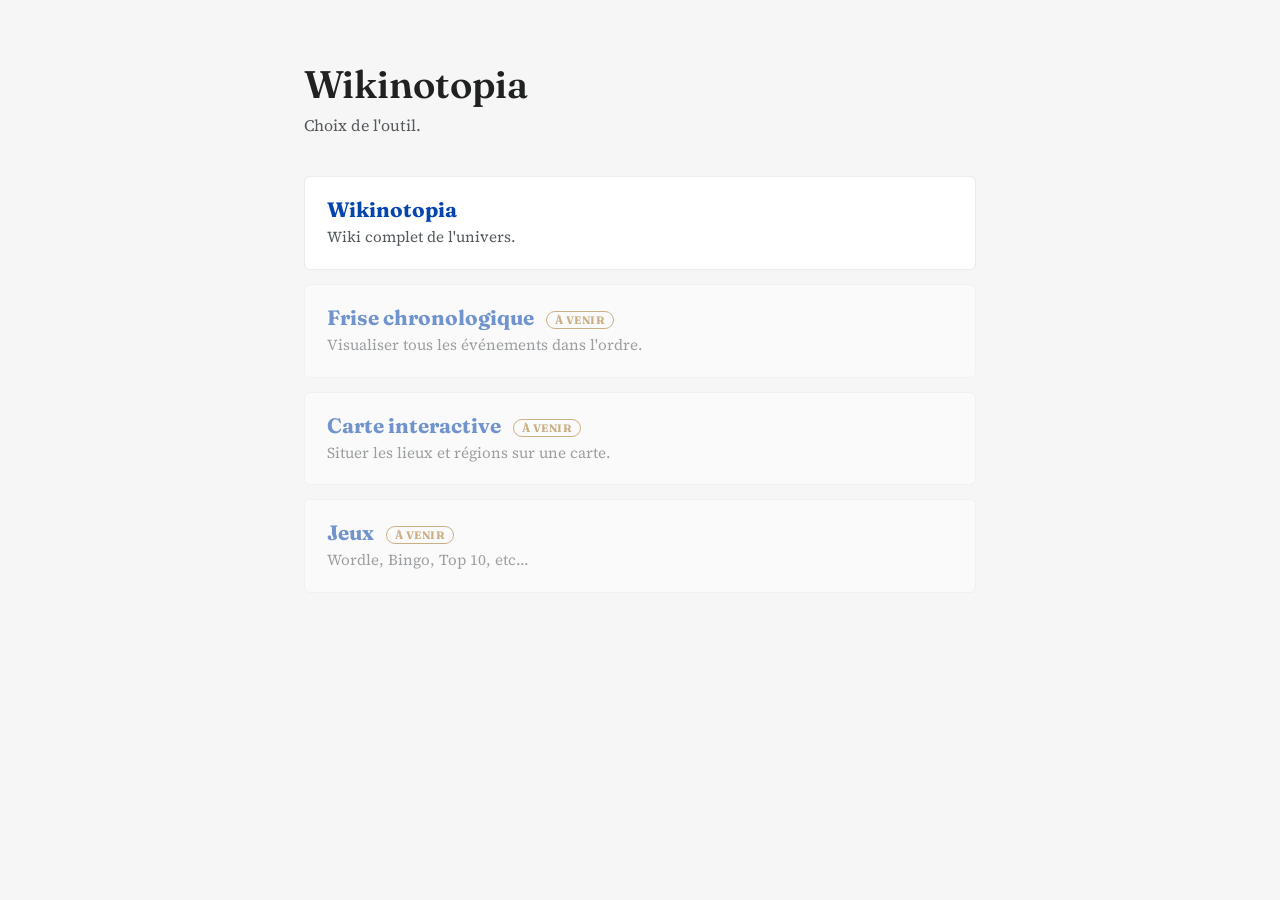
==== commit 10cea374: "1st real update" ====
--- a/index.html
+++ b/index.html
@@ -3,7 +3,7 @@
 <head>
 <meta charset="UTF-8">
 <meta name="viewport" content="width=device-width, initial-scale=1.0">
-<title>Atlas — Outils de monde</title>
+<title>Wikinotopia</title>
 <link rel="preconnect" href="https://fonts.googleapis.com">
 <link href="https://fonts.googleapis.com/css2?family=Fraunces:opsz,wght@9..144,500;9..144,600;9..144,700&family=Source+Serif+4:opsz,wght@8..60,400;8..60,600&display=swap" rel="stylesheet">
 <style>
@@ -33,20 +33,24 @@
 </head>
 <body>
   <div class="wrap">
-    <h1>Atlas</h1>
-    <p class="subtitle">Outils pour explorer et faire vivre un monde imaginaire.</p>
+    <h1>Wikinotopia</h1>
+    <p class="subtitle">Choix de l'outil.</p>
     <div class="tools">
       <a class="tool-card" href="wiki.html">
-        <h2>Éditeur de monde</h2>
-        <p>Créer, parcourir et relier toutes les fiches du monde — personnages, lieux, événements, objets… le tout dans un seul fichier JSON.</p>
+        <h2>Wikinotopia</h2>
+        <p>Wiki complet de l'univers.</p>
       </a>
       <div class="tool-card disabled">
         <h2>Frise chronologique <span class="tag">à venir</span></h2>
-        <p>Visualiser tous les événements du monde sur une ligne du temps.</p>
+        <p>Visualiser tous les événements dans l'ordre.</p>
       </div>
       <div class="tool-card disabled">
         <h2>Carte interactive <span class="tag">à venir</span></h2>
-        <p>Situer les lieux et régions sur une carte, à partir des mêmes données.</p>
+        <p>Situer les lieux et régions sur une carte.</p>
+      </div>
+      <div class="tool-card disabled">
+        <h2>Jeux <span class="tag">à venir</span></h2>
+        <p>Wordle, Bingo, Top 10, etc...</p>
       </div>
     </div>
   </div>
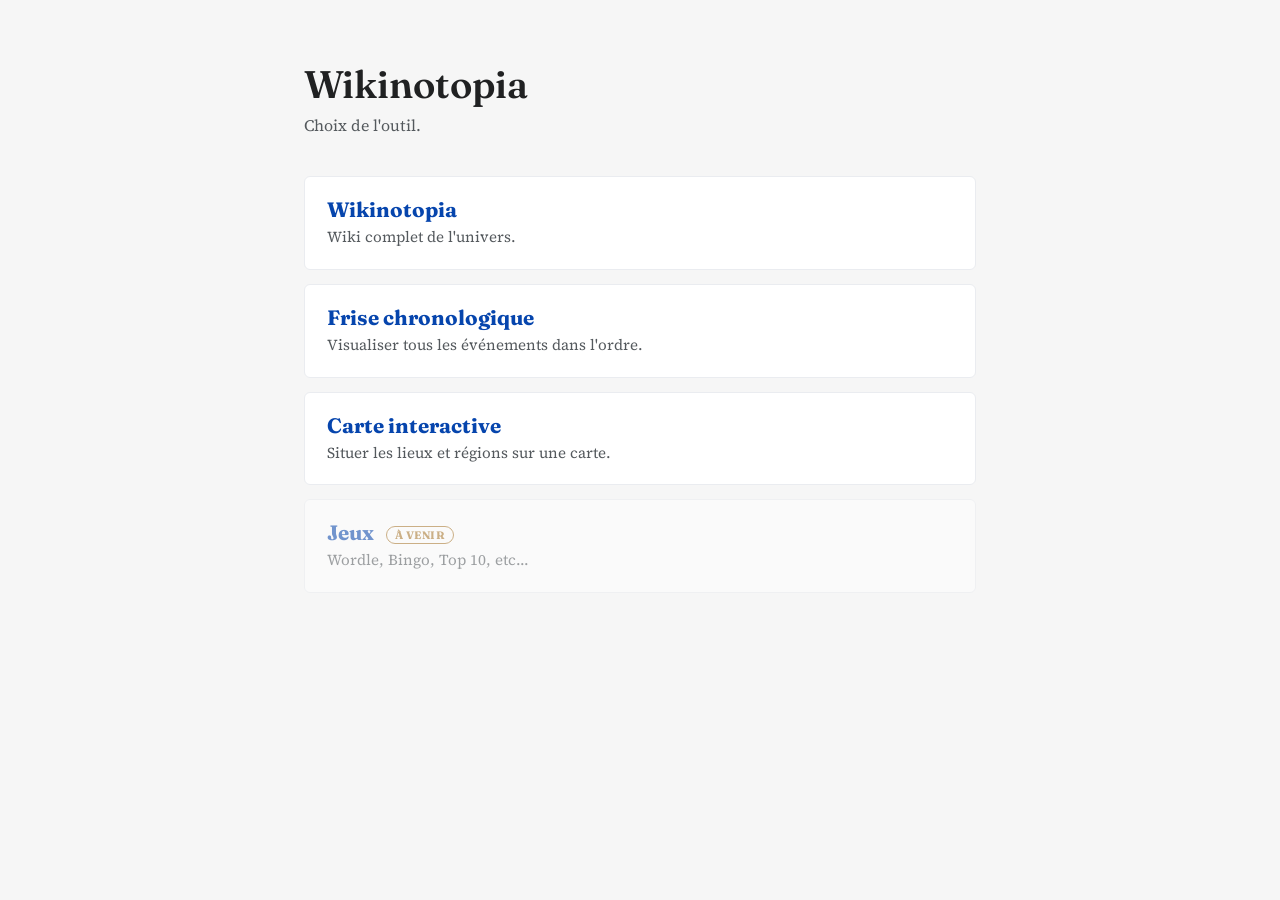
==== commit 9f0cb1e6: "Ajout outils" ====
--- a/index.html
+++ b/index.html
@@ -40,12 +40,12 @@
         <h2>Wikinotopia</h2>
         <p>Wiki complet de l'univers.</p>
       </a>
-      <div class="tool-card disabled">
-        <h2>Frise chronologique <span class="tag">à venir</span></h2>
+      <div class="tool-card" href="timeline.html">
+        <h2>Frise chronologique </h2>
         <p>Visualiser tous les événements dans l'ordre.</p>
       </div>
-      <div class="tool-card disabled">
-        <h2>Carte interactive <span class="tag">à venir</span></h2>
+      <div class="tool-card" href="map.html">
+        <h2>Carte interactive</h2>
         <p>Situer les lieux et régions sur une carte.</p>
       </div>
       <div class="tool-card disabled">
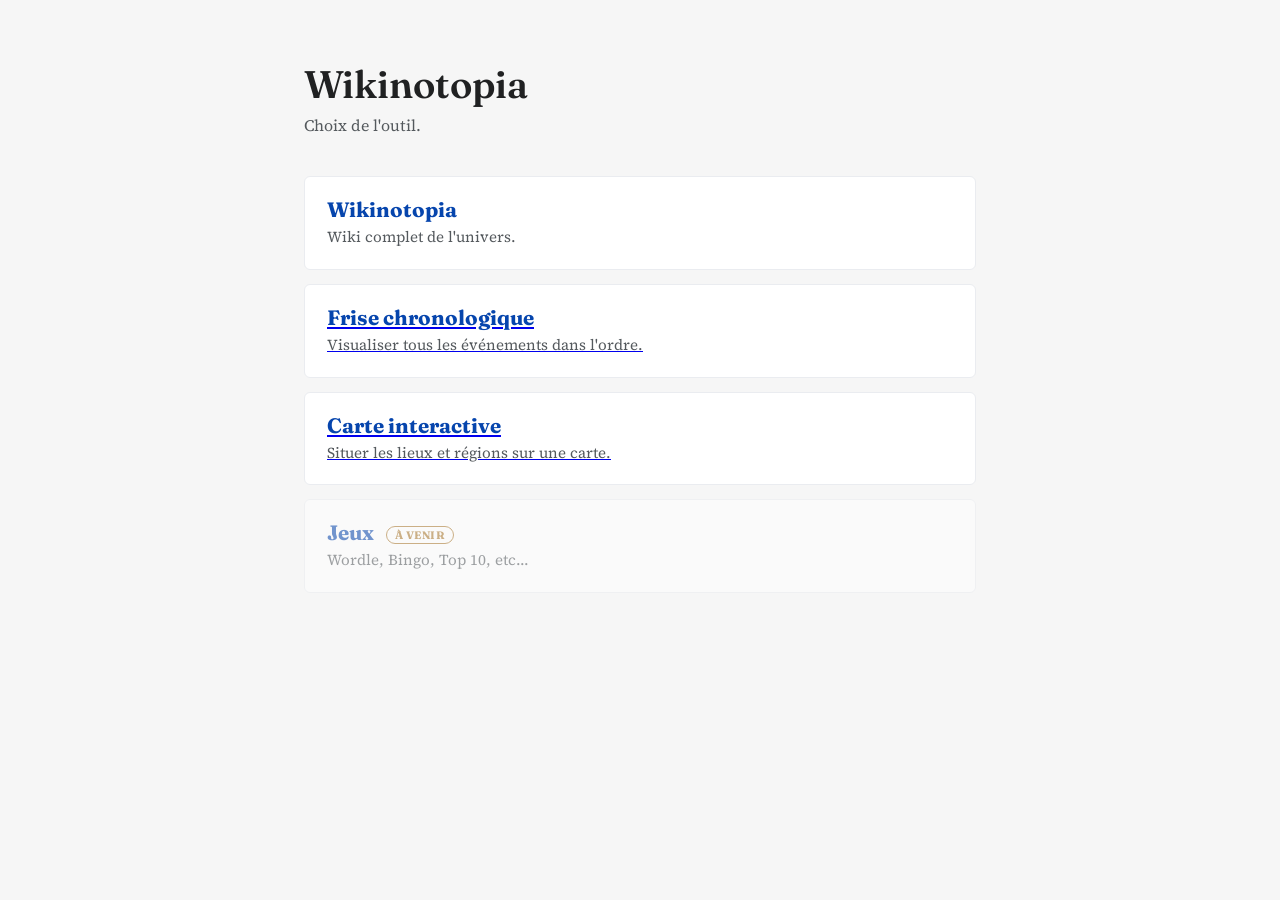
==== commit 6642d7cf: "Add files via upload" ====
--- a/index.html
+++ b/index.html
@@ -40,13 +40,17 @@
         <h2>Wikinotopia</h2>
         <p>Wiki complet de l'univers.</p>
       </a>
-      <div class="tool-card" href="timeline.html">
+      <div class="tool-card">
+        <a href="timeline.html">
         <h2>Frise chronologique </h2>
         <p>Visualiser tous les événements dans l'ordre.</p>
+        </a>
       </div>
-      <div class="tool-card" href="map.html">
+      <div class="tool-card">
+        <a  href="map.html">
         <h2>Carte interactive</h2>
         <p>Situer les lieux et régions sur une carte.</p>
+        </a>
       </div>
       <div class="tool-card disabled">
         <h2>Jeux <span class="tag">à venir</span></h2>
